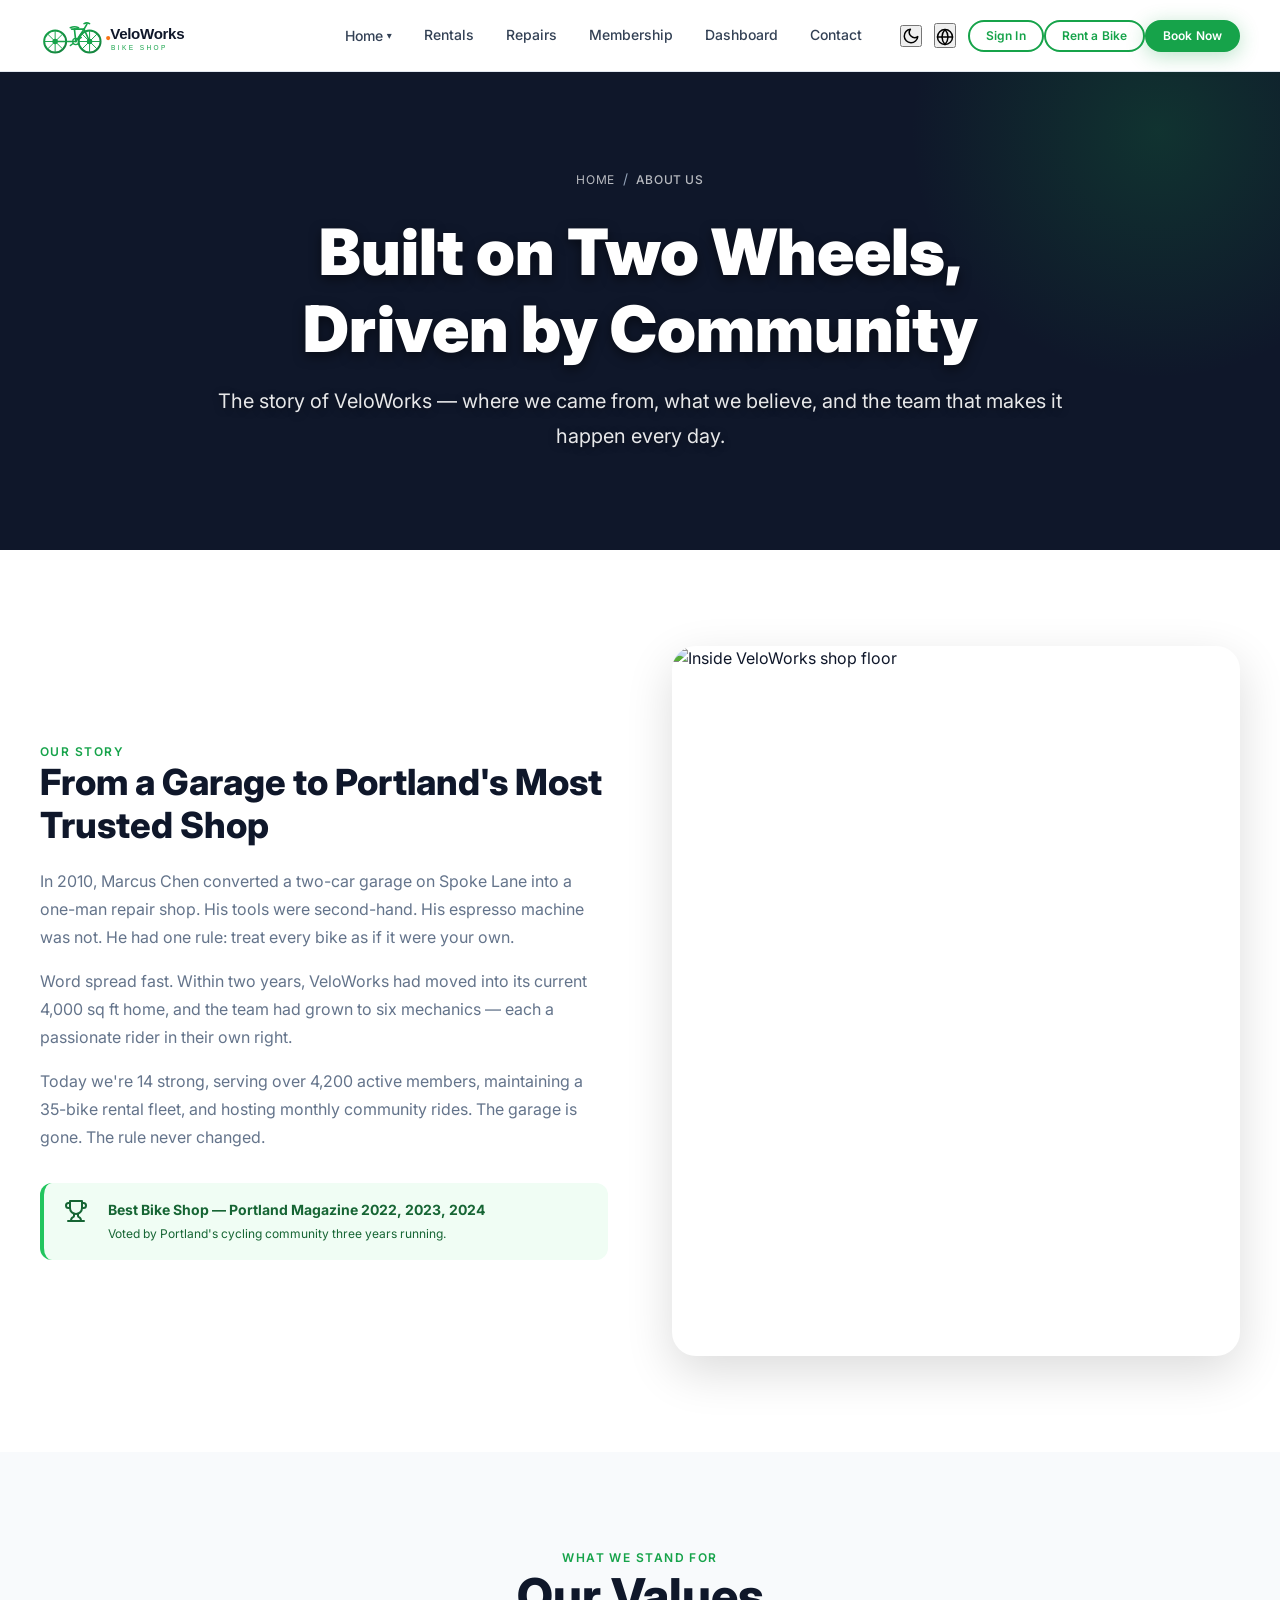
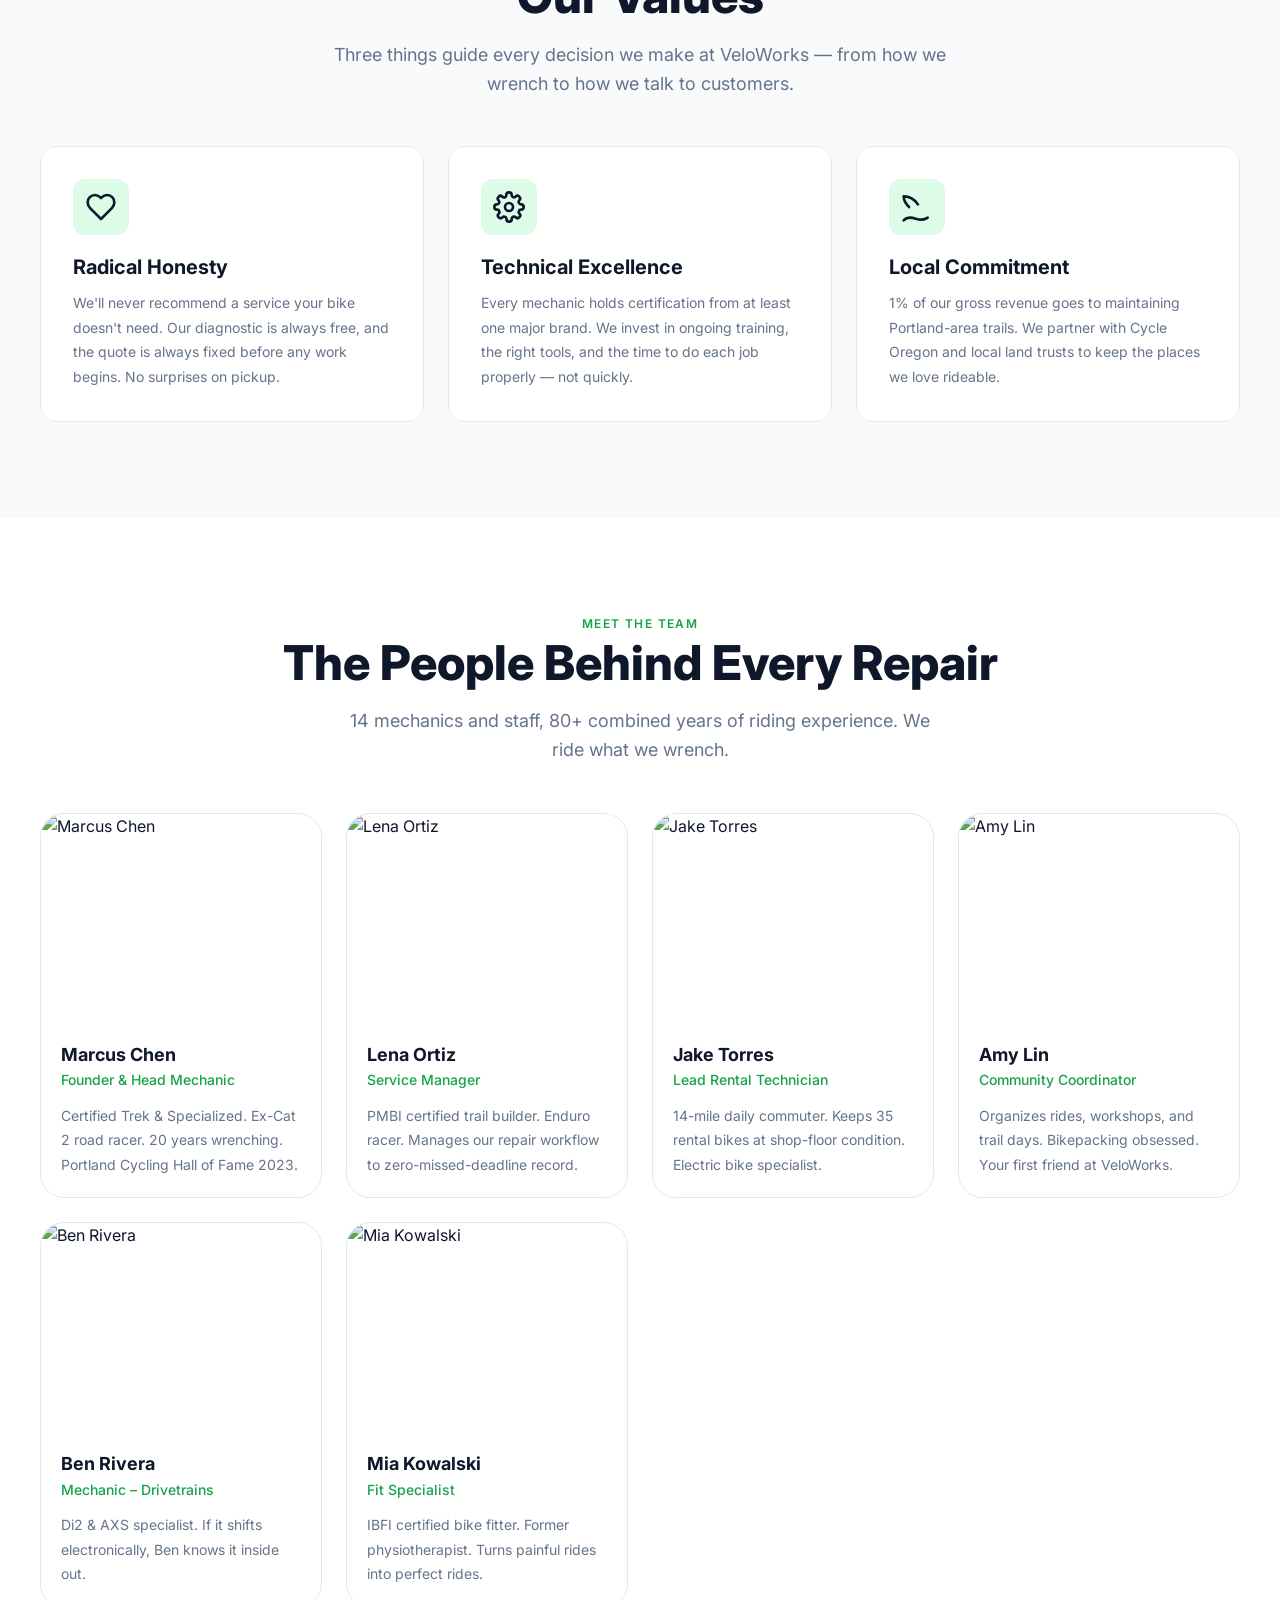
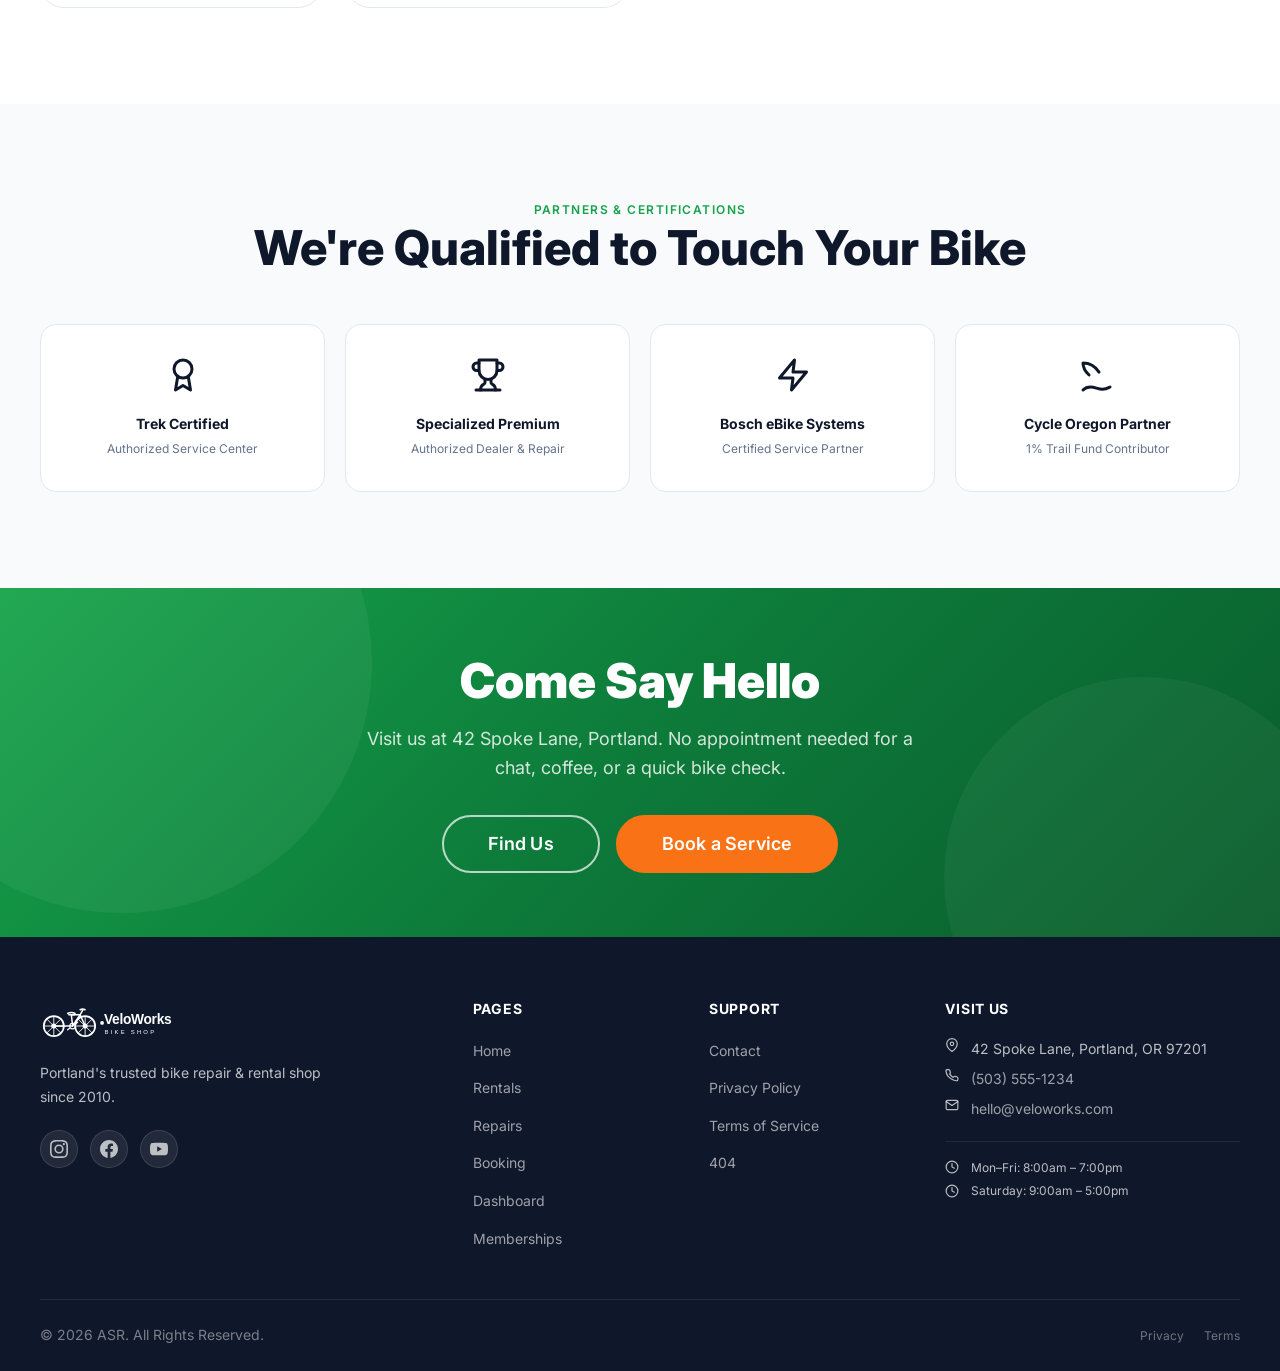
==== about.html @ cae3100e "Add files via upload" ====
<!DOCTYPE html>
<html lang="en" data-theme="light">
<head>
  <meta charset="UTF-8">
  <meta name="viewport" content="width=device-width, initial-scale=1.0">
  <meta name="description" content="About VeloWorks — Founded in 2010, we're Portland's passionate team of cyclist-mechanics. Meet the crew, learn our story, and find out what drives us.">
  <title>About Us | VeloWorks Bike Shop</title>
  <link rel="icon" href="../assets/icons/favicon.svg" type="image/svg+xml">
  <link href="https://fonts.googleapis.com/css2?family=Inter:wght@400;500;600;700;800;900&display=swap" rel="stylesheet">
  <link rel="stylesheet" href="../assets/css/style.css">
  <link rel="stylesheet" href="../assets/css/dark-mode.css">
</head>
<body>
<header class="site-header" id="siteHeader">
  <div class="container header-inner">

    <!-- Logo -->
    <a href="home-community.html" class="header-logo">
      <img src="../assets/icons/bike-logo.svg" alt="VeloWorks" class="logo-img">
    </a>

    <!-- NAV -->
    <nav class="main-nav" id="mainNav">
      <button class="nav-close-btn" id="closeMenu" aria-label="Close menu"><svg xmlns="http://www.w3.org/2000/svg" width="24" height="24" viewBox="0 0 24 24" fill="none" stroke="currentColor" stroke-width="2.5" stroke-linecap="round" stroke-linejoin="round"><line x1="18" y1="6" x2="6" y2="18"/><line x1="6" y1="6" x2="18" y2="18"/></svg></button>
      <ul class="nav-list">

        <li class="nav-item has-dropdown">
          <button class="nav-link dropdown-trigger">
            Home <span class="dropdown-arrow">▾</span>
          </button>
          <ul class="dropdown-menu">
            <li><a href="home-community.html" class="dropdown-link"> Home – Community</a></li>
            <li><a href="home-services.html" class="dropdown-link"> Home – Services</a></li>
          </ul>
        </li>

        <li><a href="rentals.html" class="nav-link">Rentals</a></li>
        <li><a href="repairs.html" class="nav-link">Repairs</a></li>
        <li><a href="membership.html" class="nav-link">Membership</a></li>
        <li><a href="dashboard-user.html" class="nav-link">Dashboard</a></li>
        <li><a href="contact.html" class="nav-link">Contact</a></li>

        <!-- MOBILE ACTIONS (inside nav) -->
        <div class="mobile-only nav-mobile-actions">
          <a href="login.html" class="btn btn--outline btn--sm">Sign In / Sign Up</a>
          <a href="rentals.html" class="btn btn--outline btn--sm">Rent a Bike</a>
          <a href="bookings.html" class="btn btn--primary btn--sm">Book Now</a>
        </div>

      </ul>
    </nav>

    <!-- HEADER ACTIONS -->
    <div class="header-actions">

      <button class="action-icon-only" id="themeToggle">
        <span class="theme-icon"><svg xmlns="http://www.w3.org/2000/svg" width="18" height="18" viewBox="0 0 24 24" fill="none" stroke="currentColor" stroke-width="2" stroke-linecap="round" stroke-linejoin="round" class="theme-icon-svg"><path d="M21 12.79A9 9 0 1 1 11.21 3 7 7 0 0 0 21 12.79z"/></svg></span>
      </button>

      <button class="action-icon-only" id="langToggle">
        <svg xmlns="http://www.w3.org/2000/svg" width="18" height="18" viewBox="0 0 24 24" fill="none" stroke="currentColor" stroke-width="2" stroke-linecap="round" stroke-linejoin="round" class="nav-icon"><circle cx="12" cy="12" r="10"/><line x1="2" y1="12" x2="22" y2="12"/><path d="M12 2a15.3 15.3 0 0 1 4 10 15.3 15.3 0 0 1-4 10 15.3 15.3 0 0 1-4-10 15.3 15.3 0 0 1 4-10z"/></svg>
      </button>

      <!-- Desktop Buttons -->
      <div class="desktop-only header-cta">
        <a href="login.html" class="btn btn--outline btn--sm">Sign In</a>
        <a href="rentals.html" class="btn btn--outline btn--sm">Rent a Bike</a>
        <a href="bookings.html" class="btn btn--primary btn--sm">Book Now</a>
      </div>

      <!-- Hamburger -->
      <button class="hamburger" id="hamburger">
        <span></span><span></span><span></span>
      </button>

    </div>
  </div>
</header>

<main class="page-content">

  <!-- PAGE HERO -->
  <section class="page-hero">
    <div class="container">
      <nav class="breadcrumb" aria-label="Breadcrumb">
        <div class="breadcrumb__item"><a href="home-community.html" class="breadcrumb__link">Home</a></div>
        <div class="breadcrumb__item"><span class="breadcrumb__current">About Us</span></div>
      </nav>
      <h1 class="page-hero__title">Built on Two Wheels,<br>Driven by Community</h1>
      <p class="page-hero__subtitle">The story of VeloWorks — where we came from, what we believe, and the team that makes it happen every day.</p>
    </div>
  </section>

  <!-- OUR STORY -->
  <section class="section">
    <div class="container">
      <div style="display:grid;grid-template-columns:1fr 1fr;gap:var(--sp-16);align-items:center;">
        <div>
          <div class="eyebrow">Our Story</div>
          <h2 style="font-size:var(--fs-4xl);font-weight:800;margin-bottom:var(--sp-5);">From a Garage to Portland's Most Trusted Shop</h2>
          <p style="color:var(--clr-text-muted);line-height:var(--lh-relaxed);margin-bottom:var(--sp-4);">In 2010, Marcus Chen converted a two-car garage on Spoke Lane into a one-man repair shop. His tools were second-hand. His espresso machine was not. He had one rule: treat every bike as if it were your own.</p>
          <p style="color:var(--clr-text-muted);line-height:var(--lh-relaxed);margin-bottom:var(--sp-4);">Word spread fast. Within two years, VeloWorks had moved into its current 4,000 sq ft home, and the team had grown to six mechanics — each a passionate rider in their own right.</p>
          <p style="color:var(--clr-text-muted);line-height:var(--lh-relaxed);margin-bottom:var(--sp-8);">Today we're 14 strong, serving over 4,200 active members, maintaining a 35-bike rental fleet, and hosting monthly community rides. The garage is gone. The rule never changed.</p>
          <div class="alert alert--success">
            <svg xmlns="http://www.w3.org/2000/svg" width="24" height="24" viewBox="0 0 24 24" fill="none" stroke="currentColor" stroke-width="2" stroke-linecap="round" stroke-linejoin="round" class="inline-icon"><path d="M6 9H4.5a2.5 2.5 0 0 1 0-5H6"/><path d="M18 9h1.5a2.5 2.5 0 0 0 0-5H18"/><path d="M4 22h16"/><path d="M10 14.66V17c0 .55-.47.98-.97 1.21C7.85 18.75 7 20.24 7 22"/><path d="M14 14.66V17c0 .55.47.98.97 1.21C16.15 18.75 17 20.24 17 22"/><path d="M18 2H6v7a6 6 0 0 0 12 0V2z"/></svg>
            <div>
              <strong>Best Bike Shop — Portland Magazine 2022, 2023, 2024</strong><br>
              <span style="font-size:var(--fs-xs);">Voted by Portland's cycling community three years running.</span>
            </div>
          </div>
        </div>
        <div style="position:relative;">
          <img src="https://images.pexels.com/photos/5808018/pexels-photo-5808018.jpeg?auto=compress&cs=tinysrgb&w=700&h=875&dpr=1" alt="Inside VeloWorks shop floor" style="border-radius:var(--radius-xl);width:100%;aspect-ratio:4/5;object-fit:cover;box-shadow:var(--shadow-xl);">
        </div>
      </div>
    </div>
  </section>

  <!-- VALUES -->
  <section class="section bg-alt">
    <div class="container">
      <div class="section__header">
        <div class="eyebrow">What We Stand For</div>
        <h2 class="section__title">Our Values</h2>
        <p class="section__subtitle">Three things guide every decision we make at VeloWorks — from how we wrench to how we talk to customers.</p>
      </div>
      <div class="grid grid--3 stagger" style="margin-top:var(--sp-12);">
        <div class="service-card animate-fade-up">
          <div class="service-card__icon"><svg xmlns="http://www.w3.org/2000/svg" width="32" height="32" viewBox="0 0 24 24" fill="none" stroke="currentColor" stroke-width="2" stroke-linecap="round" stroke-linejoin="round" ><path d="M20.42 4.58a5.4 5.4 0 0 0-7.65 0l-.77.78-.77-.78a5.4 5.4 0 0 0-7.65 0C1.46 6.7 1.33 10.28 4 13l8 8 8-8c2.67-2.72 2.54-6.3.42-8.42z"/></svg></div>
          <h3 class="service-card__title">Radical Honesty</h3>
          <p class="service-card__text">We'll never recommend a service your bike doesn't need. Our diagnostic is always free, and the quote is always fixed before any work begins. No surprises on pickup.</p>
        </div>
        <div class="service-card animate-fade-up">
          <div class="service-card__icon"><svg xmlns="http://www.w3.org/2000/svg" width="32" height="32" viewBox="0 0 24 24" fill="none" stroke="currentColor" stroke-width="2" stroke-linecap="round" stroke-linejoin="round" ><circle cx="12" cy="12" r="3"/><path d="M19.4 15a1.65 1.65 0 0 0 .33 1.82l.06.06a2 2 0 0 1-2.83 2.83l-.06-.06a1.65 1.65 0 0 0-1.82-.33 1.65 1.65 0 0 0-1 1.51V21a2 2 0 0 1-4 0v-.09A1.65 1.65 0 0 0 9 19.4a1.65 1.65 0 0 0-1.82.33l-.06.06a2 2 0 0 1-2.83-2.83l.06-.06A1.65 1.65 0 0 0 4.68 15a1.65 1.65 0 0 0-1.51-1H3a2 2 0 0 1 0-4h.09A1.65 1.65 0 0 0 4.6 9a1.65 1.65 0 0 0-.33-1.82l-.06-.06a2 2 0 0 1 2.83-2.83l.06.06A1.65 1.65 0 0 0 9 4.68a1.65 1.65 0 0 0 1-1.51V3a2 2 0 0 1 4 0v.09a1.65 1.65 0 0 0 1 1.51 1.65 1.65 0 0 0 1.82-.33l.06-.06a2 2 0 0 1 2.83 2.83l-.06.06A1.65 1.65 0 0 0 19.4 9a1.65 1.65 0 0 0 1.51 1H21a2 2 0 0 1 0 4h-.09a1.65 1.65 0 0 0-1.51 1z"/></svg></div>
          <h3 class="service-card__title">Technical Excellence</h3>
          <p class="service-card__text">Every mechanic holds certification from at least one major brand. We invest in ongoing training, the right tools, and the time to do each job properly — not quickly.</p>
        </div>
        <div class="service-card animate-fade-up">
          <div class="service-card__icon"><svg xmlns="http://www.w3.org/2000/svg" width="32" height="32" viewBox="0 0 24 24" fill="none" stroke="currentColor" stroke-width="2" stroke-linecap="round" stroke-linejoin="round" ><path d="M2 22c1-1 2.5-2 5-2 3 0 5 1.5 8 1.5 2.5 0 4-1 5-1.5"/><path d="M6.03 12C3.6 9.78 2 7.13 2 4c4.38.01 8.26 2.4 10.68 6.03"/></svg></div>
          <h3 class="service-card__title">Local Commitment</h3>
          <p class="service-card__text">1% of our gross revenue goes to maintaining Portland-area trails. We partner with Cycle Oregon and local land trusts to keep the places we love rideable.</p>
        </div>
      </div>
    </div>
  </section>

  <!-- TEAM -->
  <section class="section">
    <div class="container">
      <div class="section__header">
        <div class="eyebrow">Meet the Team</div>
        <h2 class="section__title">The People Behind Every Repair</h2>
        <p class="section__subtitle">14 mechanics and staff, 80+ combined years of riding experience. We ride what we wrench.</p>
      </div>
      <div class="grid grid--4 stagger" style="margin-top:var(--sp-12);">
        <div class="team-card animate-fade-up">
          <div class="team-card__photo"><img src="https://images.pexels.com/photos/1222271/pexels-photo-1222271.jpeg?auto=compress&cs=tinysrgb&w=400&h=400&dpr=1" alt="Marcus Chen"></div>
          <div class="team-card__body">
            <h3 class="team-card__name">Marcus Chen</h3>
            <div class="team-card__role">Founder & Head Mechanic</div>
            <p class="team-card__bio">Certified Trek & Specialized. Ex-Cat 2 road racer. 20 years wrenching. Portland Cycling Hall of Fame 2023.</p>
          </div>
        </div>
        <div class="team-card animate-fade-up">
          <div class="team-card__photo"><img src="https://images.pexels.com/photos/774909/pexels-photo-774909.jpeg?auto=compress&cs=tinysrgb&w=400&h=400&dpr=1" alt="Lena Ortiz"></div>
          <div class="team-card__body">
            <h3 class="team-card__name">Lena Ortiz</h3>
            <div class="team-card__role">Service Manager</div>
            <p class="team-card__bio">PMBI certified trail builder. Enduro racer. Manages our repair workflow to zero-missed-deadline record.</p>
          </div>
        </div>
        <div class="team-card animate-fade-up">
          <div class="team-card__photo"><img src="https://images.pexels.com/photos/1102341/pexels-photo-1102341.jpeg?auto=compress&cs=tinysrgb&w=400&h=400&dpr=1" alt="Jake Torres"></div>
          <div class="team-card__body">
            <h3 class="team-card__name">Jake Torres</h3>
            <div class="team-card__role">Lead Rental Technician</div>
            <p class="team-card__bio">14-mile daily commuter. Keeps 35 rental bikes at shop-floor condition. Electric bike specialist.</p>
          </div>
        </div>
        <div class="team-card animate-fade-up">
          <div class="team-card__photo"><img src="https://images.pexels.com/photos/1065084/pexels-photo-1065084.jpeg?auto=compress&cs=tinysrgb&w=400&h=400&dpr=1" alt="Amy Lin"></div>
          <div class="team-card__body">
            <h3 class="team-card__name">Amy Lin</h3>
            <div class="team-card__role">Community Coordinator</div>
            <p class="team-card__bio">Organizes rides, workshops, and trail days. Bikepacking obsessed. Your first friend at VeloWorks.</p>
          </div>
        </div>
        <div class="team-card animate-fade-up">
          <div class="team-card__photo"><img src="https://images.pexels.com/photos/2379004/pexels-photo-2379004.jpeg?auto=compress&cs=tinysrgb&w=400&h=400&dpr=1" alt="Ben Rivera"></div>
          <div class="team-card__body">
            <h3 class="team-card__name">Ben Rivera</h3>
            <div class="team-card__role">Mechanic – Drivetrains</div>
            <p class="team-card__bio">Di2 & AXS specialist. If it shifts electronically, Ben knows it inside out.</p>
          </div>
        </div>
        <div class="team-card animate-fade-up">
          <div class="team-card__photo"><img src="https://images.pexels.com/photos/1133742/pexels-photo-1133742.jpeg?auto=compress&cs=tinysrgb&w=400&h=400&dpr=1" alt="Mia Kowalski"></div>
          <div class="team-card__body">
            <h3 class="team-card__name">Mia Kowalski</h3>
            <div class="team-card__role">Fit Specialist</div>
            <p class="team-card__bio">IBFI certified bike fitter. Former physiotherapist. Turns painful rides into perfect rides.</p>
          </div>
        </div>
      </div>
    </div>
  </section>

  <!-- CERTIFICATIONS & PARTNERS -->
  <section class="section bg-alt">
    <div class="container">
      <div class="section__header">
        <div class="eyebrow">Partners & Certifications</div>
        <h2 class="section__title">We're Qualified to Touch Your Bike</h2>
      </div>
      <div style="display:grid;grid-template-columns:repeat(4,1fr);gap:var(--sp-5);margin-top:var(--sp-12);">
        <div style="padding:var(--sp-8);border:1px solid var(--clr-border);border-radius:var(--radius-lg);text-align:center;background:var(--clr-surface);">
          <div style="margin-bottom:var(--sp-3);"><svg xmlns="http://www.w3.org/2000/svg" width="36" height="36" viewBox="0 0 24 24" fill="none" stroke="currentColor" stroke-width="2" stroke-linecap="round" stroke-linejoin="round" ><circle cx="12" cy="8" r="6"/><path d="M15.477 12.89 17 22l-5-3-5 3 1.523-9.11"/></svg></div>
          <div style="font-weight:700;font-size:var(--fs-sm);">Trek Certified</div>
          <div style="font-size:var(--fs-xs);color:var(--clr-text-muted);margin-top:4px;">Authorized Service Center</div>
        </div>
        <div style="padding:var(--sp-8);border:1px solid var(--clr-border);border-radius:var(--radius-lg);text-align:center;background:var(--clr-surface);">
          <div style="margin-bottom:var(--sp-3);"><svg xmlns="http://www.w3.org/2000/svg" width="36" height="36" viewBox="0 0 24 24" fill="none" stroke="currentColor" stroke-width="2" stroke-linecap="round" stroke-linejoin="round" ><path d="M6 9H4.5a2.5 2.5 0 0 1 0-5H6"/><path d="M18 9h1.5a2.5 2.5 0 0 0 0-5H18"/><path d="M4 22h16"/><path d="M10 14.66V17c0 .55-.47.98-.97 1.21C7.85 18.75 7 20.24 7 22"/><path d="M14 14.66V17c0 .55.47.98.97 1.21C16.15 18.75 17 20.24 17 22"/><path d="M18 2H6v7a6 6 0 0 0 12 0V2z"/></svg></div>
          <div style="font-weight:700;font-size:var(--fs-sm);">Specialized Premium</div>
          <div style="font-size:var(--fs-xs);color:var(--clr-text-muted);margin-top:4px;">Authorized Dealer & Repair</div>
        </div>
        <div style="padding:var(--sp-8);border:1px solid var(--clr-border);border-radius:var(--radius-lg);text-align:center;background:var(--clr-surface);">
          <div style="margin-bottom:var(--sp-3);"><svg xmlns="http://www.w3.org/2000/svg" width="36" height="36" viewBox="0 0 24 24" fill="none" stroke="currentColor" stroke-width="2" stroke-linecap="round" stroke-linejoin="round" ><polygon points="13 2 3 14 12 14 11 22 21 10 12 10 13 2"/></svg></div>
          <div style="font-weight:700;font-size:var(--fs-sm);">Bosch eBike Systems</div>
          <div style="font-size:var(--fs-xs);color:var(--clr-text-muted);margin-top:4px;">Certified Service Partner</div>
        </div>
        <div style="padding:var(--sp-8);border:1px solid var(--clr-border);border-radius:var(--radius-lg);text-align:center;background:var(--clr-surface);">
          <div style="margin-bottom:var(--sp-3);"><svg xmlns="http://www.w3.org/2000/svg" width="36" height="36" viewBox="0 0 24 24" fill="none" stroke="currentColor" stroke-width="2" stroke-linecap="round" stroke-linejoin="round" ><path d="M2 22c1-1 2.5-2 5-2 3 0 5 1.5 8 1.5 2.5 0 4-1 5-1.5"/><path d="M6.03 12C3.6 9.78 2 7.13 2 4c4.38.01 8.26 2.4 10.68 6.03"/></svg></div>
          <div style="font-weight:700;font-size:var(--fs-sm);">Cycle Oregon Partner</div>
          <div style="font-size:var(--fs-xs);color:var(--clr-text-muted);margin-top:4px;">1% Trail Fund Contributor</div>
        </div>
      </div>
    </div>
  </section>

  <!-- CTA -->
  <section class="cta-banner">
    <div class="container">
      <h2 class="cta-banner__title">Come Say Hello</h2>
      <p class="cta-banner__sub">Visit us at 42 Spoke Lane, Portland. No appointment needed for a chat, coffee, or a quick bike check.</p>
      <div class="cta-banner__actions">
        <a href="contact.html" class="btn btn--outline-white btn--xl">Find Us</a>
        <a href="bookings.html" class="btn btn--secondary btn--xl">Book a Service</a>
      </div>
    </div>
  </section>

</main>

<footer class="site-footer" role="contentinfo">
  <div class="container">
    <div class="footer-grid">
      <div class="footer-brand">
        <a href="home-community.html" class="footer-logo"><img src="../assets/icons/bike-logo.svg" alt="VeloWorks"></a>
        <p>Portland's trusted bike repair & rental shop since 2010.</p>
        <div class="footer-social">
          <a href="#" class="social-link" aria-label="Instagram"><svg xmlns="http://www.w3.org/2000/svg" viewBox="0 0 24 24" width="18" height="18" fill="currentColor" aria-hidden="true"><path d="M12 0C8.74 0 8.333.015 7.053.072 5.775.132 4.905.333 4.14.63c-.789.306-1.459.717-2.126 1.384S.935 3.35.63 4.14C.333 4.905.131 5.775.072 7.053.012 8.333 0 8.74 0 12c0 3.259.014 3.668.072 4.948.2 4.358 2.618 6.78 6.98 6.98C8.333 23.986 8.74 24 12 24c3.259 0 3.668-.014 4.948-.072 4.354-.2 6.782-2.618 6.979-6.98.059-1.28.073-1.689.073-4.948 0-3.259-.014-3.667-.072-4.947-.196-4.354-2.617-6.78-6.979-6.98C15.668.014 15.259 0 12 0zm0 2.16c3.203 0 3.585.016 4.85.071 3.252.148 4.771 1.691 4.919 4.919.058 1.265.069 1.645.069 4.849 0 3.205-.012 3.584-.069 4.849-.149 3.225-1.664 4.771-4.919 4.919-1.266.058-1.644.07-4.85.07-3.204 0-3.584-.012-4.849-.07-3.26-.149-4.771-1.699-4.919-4.92-.058-1.265-.07-1.644-.07-4.849 0-3.204.013-3.583.07-4.849.149-3.227 1.664-4.771 4.919-4.919 1.266-.057 1.645-.069 4.849-.069zM12 5.838a6.162 6.162 0 100 12.324 6.162 6.162 0 000-12.324zM12 16a4 4 0 110-8 4 4 0 010 8zm6.406-11.845a1.44 1.44 0 100 2.881 1.44 1.44 0 000-2.881z"/></svg></a>
          <a href="#" class="social-link" aria-label="Facebook"><svg xmlns="http://www.w3.org/2000/svg" viewBox="0 0 24 24" width="18" height="18" fill="currentColor" aria-hidden="true"><path d="M24 12.073c0-6.627-5.373-12-12-12s-12 5.373-12 12c0 5.99 4.388 10.954 10.125 11.854v-8.385H7.078v-3.47h3.047V9.43c0-3.007 1.792-4.669 4.533-4.669 1.312 0 2.686.235 2.686.235v2.953H15.83c-1.491 0-1.956.925-1.956 1.874v2.25h3.328l-.532 3.47h-2.796v8.385C19.612 23.027 24 18.062 24 12.073z"/></svg></a>
          <a href="#" class="social-link" aria-label="YouTube"><svg xmlns="http://www.w3.org/2000/svg" viewBox="0 0 24 24" width="18" height="18" fill="currentColor" aria-hidden="true"><path d="M23.498 6.186a3.016 3.016 0 00-2.122-2.136C19.505 3.545 12 3.545 12 3.545s-7.505 0-9.377.505A3.017 3.017 0 00.502 6.186C0 8.07 0 12 0 12s0 3.93.502 5.814a3.016 3.016 0 002.122 2.136c1.871.505 9.376.505 9.376.505s7.505 0 9.377-.505a3.015 3.015 0 002.122-2.136C24 15.93 24 12 24 12s0-3.93-.502-5.814zM9.545 15.568V8.432L15.818 12l-6.273 3.568z"/></svg></a>
        </div>
      </div>
      <div class="footer-links"><h4>Pages</h4><ul>
        <li><a href="home-community.html">Home</a></li>
        <li><a href="rentals.html">Rentals</a></li>
        <li><a href="repairs.html">Repairs</a></li>
        <li><a href="bookings.html">Booking</a></li>
        <li><a href="dashboard-user.html">Dashboard</a></li>
        <li><a href="membership.html">Memberships</a></li>
      </ul></div>
      <div class="footer-links"><h4>Support</h4><ul>
        <li><a href="contact.html">Contact</a></li>
        <li><a href="#">Privacy Policy</a></li>
        <li><a href="#">Terms of Service</a></li>
        <li><a href="404.html">404</a></li>
      </ul></div>
      <div class="footer-contact"><h4>Visit Us</h4>
        <address>
          <p><svg xmlns="http://www.w3.org/2000/svg" width="14" height="14" viewBox="0 0 24 24" fill="none" stroke="currentColor" stroke-width="2" stroke-linecap="round" stroke-linejoin="round" class="footer-icon"><path d="M21 10c0 7-9 13-9 13s-9-6-9-13a9 9 0 0 1 18 0z"/><circle cx="12" cy="10" r="3"/></svg> 42 Spoke Lane, Portland, OR 97201</p>
          <p><svg xmlns="http://www.w3.org/2000/svg" width="14" height="14" viewBox="0 0 24 24" fill="none" stroke="currentColor" stroke-width="2" stroke-linecap="round" stroke-linejoin="round" class="footer-icon"><path d="M22 16.92v3a2 2 0 0 1-2.18 2 19.79 19.79 0 0 1-8.63-3.07A19.5 19.5 0 0 1 4.69 13.6 19.79 19.79 0 0 1 1.6 5a2 2 0 0 1 1.8-2.18h3a2 2 0 0 1 2 1.72c.127.96.361 1.903.7 2.81a2 2 0 0 1-.45 2.11L7.91 10.07a16 16 0 0 0 6.02 6.02l1.27-1.27a2 2 0 0 1 2.11-.45c.907.339 1.85.573 2.81.7A2 2 0 0 1 22 16.92z"/></svg> <a href="tel:+15035551234">(503) 555-1234</a></p>
          <p><svg xmlns="http://www.w3.org/2000/svg" width="14" height="14" viewBox="0 0 24 24" fill="none" stroke="currentColor" stroke-width="2" stroke-linecap="round" stroke-linejoin="round" class="footer-icon"><path d="M4 4h16c1.1 0 2 .9 2 2v12c0 1.1-.9 2-2 2H4c-1.1 0-2-.9-2-2V6c0-1.1.9-2 2-2z"/><polyline points="22,6 12,13 2,6"/></svg> <a href="mailto:hello@veloworks.com">hello@veloworks.com</a></p>
        </address>
        <div class="footer-hours">
          <p><svg xmlns="http://www.w3.org/2000/svg" width="14" height="14" viewBox="0 0 24 24" fill="none" stroke="currentColor" stroke-width="2" stroke-linecap="round" stroke-linejoin="round" class="footer-icon"><circle cx="12" cy="12" r="10"/><polyline points="12 6 12 12 16 14"/></svg> Mon–Fri: 8:00am – 7:00pm</p>
          <p><svg xmlns="http://www.w3.org/2000/svg" width="14" height="14" viewBox="0 0 24 24" fill="none" stroke="currentColor" stroke-width="2" stroke-linecap="round" stroke-linejoin="round" class="footer-icon"><circle cx="12" cy="12" r="10"/><polyline points="12 6 12 12 16 14"/></svg> Saturday: 9:00am – 5:00pm</p>
        </div>
      </div>
    </div>
    <div class="footer-bottom">
      <p>&copy; 2026 ASR. All Rights Reserved.</p>
      <div class="footer-bottom-links"><a href="#">Privacy</a><a href="#">Terms</a></div>
    </div>
  </div>
</footer>

<script src="../assets/js/main.js"></script>
</body>
</html>
---- assets/css/style.css ----
/* ============================================================
   VeloWorks Bike Shop — Main Stylesheet
   Version: 1.0.0  |  © 2026 ASR. All Rights Reserved.
   ============================================================ */

/* ============================================================
   1. CSS CUSTOM PROPERTIES (DESIGN TOKENS)
   ============================================================ */
:root {
  /* Brand Colors */
  --clr-primary:        #16A34A;
  --clr-primary-dark:   #15803D;
  --clr-primary-hover:  #14532D;
  --clr-primary-light:  #DCFCE7;
  --clr-primary-alpha:  rgba(22, 163, 74, 0.12);
  --clr-secondary:      #F97316;
  --clr-secondary-dark: #EA580C;
  --clr-secondary-light:#FFEDD5;
  --clr-accent:         #0EA5E9;

  /* Status Colors */
  --clr-success:  #22C55E;
  --clr-warning:  #F59E0B;
  --clr-error:    #EF4444;
  --clr-info:     #3B82F6;

  /* Neutral Palette */
  --clr-bg:        #FFFFFF;
  --clr-bg-alt:    #F8FAFC;
  --clr-bg-muted:  #F1F5F9;
  --clr-surface:   #FFFFFF;
  --clr-border:    #E2E8F0;
  --clr-border-dark: #CBD5E1;
  --clr-overlay:   rgba(15, 23, 42, 0.55);

  /* Text */
  --clr-text:        #0F172A;
  --clr-text-mid:    #334155;
  --clr-text-muted:  #64748B;
  --clr-text-light:  #94A3B8;
  --clr-text-invert: #FFFFFF;

  /* Header */
  --header-bg:     #FFFFFF;
  --header-height: 72px;

  /* Shadows */
  --shadow-xs: 0 1px 2px rgba(0, 0, 0, 0.05);
  --shadow-sm: 0 1px 4px rgba(0, 0, 0, 0.08), 0 2px 8px rgba(0, 0, 0, 0.04);
  --shadow-md: 0 4px 16px rgba(0, 0, 0, 0.10), 0 2px 6px rgba(0, 0, 0, 0.06);
  --shadow-lg: 0 8px 32px rgba(0, 0, 0, 0.12), 0 4px 12px rgba(0, 0, 0, 0.08);
  --shadow-xl: 0 16px 48px rgba(0, 0, 0, 0.14);
  --shadow-primary: 0 4px 20px rgba(22, 163, 74, 0.30);
  --shadow-card: 0 2px 12px rgba(0, 0, 0, 0.08);

  /* Border Radius */
  --radius-xs: 4px;
  --radius-sm: 8px;
  --radius-md: 12px;
  --radius-lg: 16px;
  --radius-xl: 24px;
  --radius-2xl: 32px;
  --radius-full: 9999px;

  /* Spacing Scale */
  --sp-1: 4px;
  --sp-2: 8px;
  --sp-3: 12px;
  --sp-4: 16px;
  --sp-5: 20px;
  --sp-6: 24px;
  --sp-8: 32px;
  --sp-10: 40px;
  --sp-12: 48px;
  --sp-16: 64px;
  --sp-20: 80px;
  --sp-24: 96px;

  /* Typography */
  --font-sans: 'Inter', -apple-system, BlinkMacSystemFont, 'Segoe UI', system-ui, sans-serif;
  --font-mono: 'JetBrains Mono', 'Fira Code', 'Cascadia Code', monospace;
  --font-display: 'Inter', sans-serif;

  /* Font Sizes */
  --fs-xs:   0.75rem;
  --fs-sm:   0.875rem;
  --fs-base: 1rem;
  --fs-lg:   1.125rem;
  --fs-xl:   1.25rem;
  --fs-2xl:  1.5rem;
  --fs-3xl:  1.875rem;
  --fs-4xl:  2.25rem;
  --fs-5xl:  3rem;
  --fs-6xl:  3.75rem;
  --fs-7xl:  4.5rem;

  /* Line Heights */
  --lh-tight: 1.2;
  --lh-snug:  1.375;
  --lh-normal: 1.6;
  --lh-relaxed: 1.75;

  /* Transitions */
  --ease:       cubic-bezier(0.4, 0, 0.2, 1);
  --ease-in:    cubic-bezier(0.4, 0, 1, 1);
  --ease-out:   cubic-bezier(0, 0, 0.2, 1);
  --ease-spring: cubic-bezier(0.34, 1.56, 0.64, 1);
  --duration-fast:   150ms;
  --duration-normal: 250ms;
  --duration-slow:   400ms;
  --transition:      all var(--duration-normal) var(--ease);

  /* Z-Index */
  --z-base:     1;
  --z-above:    10;
  --z-dropdown: 100;
  --z-sticky:   200;
  --z-header:   300;
  --z-modal:    400;
  --z-toast:    500;

  /* Container */
  --container-max:  1280px;
  --container-pad:  clamp(16px, 4vw, 32px);

  /* Dashboard */
  --sidebar-width: 260px;
  --sidebar-bg:    #0F172A;
}

/* ============================================================
   2. RESET & BASE STYLES
   ============================================================ */
*, *::before, *::after {
  box-sizing: border-box;
  margin: 0;
  padding: 0;
}

html {
  font-size: 16px;
  scroll-behavior: smooth;
  -webkit-text-size-adjust: 100%;
  tab-size: 4;
}

body {
  font-family: var(--font-sans);
  font-size: var(--fs-base);
  line-height: var(--lh-normal);
  color: var(--clr-text);
  background-color: var(--clr-bg);
  -webkit-font-smoothing: antialiased;
  -moz-osx-font-smoothing: grayscale;
  overflow-x: hidden;
}

img, video {
  display: block;
  max-width: 100%;
  height: auto;
}

a {
  color: var(--clr-primary);
  text-decoration: none;
  transition: color var(--duration-fast) var(--ease);
}

a:hover { color: var(--clr-primary-dark); }

button, input, select, textarea {
  font-family: inherit;
  font-size: inherit;
}

button { cursor: pointer; }

ul, ol { list-style: none; }

address { font-style: normal; }

h1, h2, h3, h4, h5, h6 {
  font-weight: 700;
  line-height: var(--lh-tight);
  color: var(--clr-text);
}

p { max-width: 68ch; }

:focus-visible {
  outline: 2px solid var(--clr-primary);
  outline-offset: 3px;
  border-radius: var(--radius-xs);
}

::selection {
  background-color: var(--clr-primary-light);
  color: var(--clr-primary-dark);
}

/* ============================================================
   3. TYPOGRAPHY
   ============================================================ */
.text-xs    { font-size: var(--fs-xs); }
.text-sm    { font-size: var(--fs-sm); }
.text-base  { font-size: var(--fs-base); }
.text-lg    { font-size: var(--fs-lg); }
.text-xl    { font-size: var(--fs-xl); }
.text-2xl   { font-size: var(--fs-2xl); }
.text-3xl   { font-size: var(--fs-3xl); }
.text-4xl   { font-size: var(--fs-4xl); }
.text-5xl   { font-size: var(--fs-5xl); }

.font-medium { font-weight: 500; }
.font-semi   { font-weight: 600; }
.font-bold   { font-weight: 700; }
.font-black  { font-weight: 900; }

.text-primary { color: var(--clr-primary); }
.text-secondary { color: var(--clr-secondary); }
.text-muted { color: var(--clr-text-muted); }
.text-invert { color: var(--clr-text-invert); }

.text-center { text-align: center; }
.text-right  { text-align: right; }
.text-left   { text-align: left; }

.eyebrow {
  font-size: var(--fs-xs);
  font-weight: 600;
  letter-spacing: 0.12em;
  text-transform: uppercase;
  color: var(--clr-primary);
}

/* ============================================================
   4. LAYOUT UTILITIES
   ============================================================ */
.container {
  width: 100%;
  max-width: var(--container-max);
  margin-inline: auto;
  padding-inline: var(--container-pad);
}

.container--narrow {
  max-width: 800px;
}

.section {
  padding-block: var(--sp-24);
}

.section--sm {
  padding-block: var(--sp-16);
}

.section--lg {
  padding-block: clamp(64px, 10vw, 128px);
}

.section__header {
  margin-bottom: var(--sp-12);
  text-align: center;
}

.section__title {
  font-size: clamp(var(--fs-3xl), 4vw, var(--fs-5xl));
  font-weight: 800;
  line-height: var(--lh-tight);
  margin-bottom: var(--sp-4);
}

.section__subtitle {
  font-size: var(--fs-lg);
  color: var(--clr-text-muted);
  max-width: 56ch;
  margin-inline: auto;
}

.grid {
  display: grid;
  gap: var(--sp-6);
}

.grid--2 { grid-template-columns: repeat(2, 1fr); }
.grid--3 { grid-template-columns: repeat(3, 1fr); }
.grid--4 { grid-template-columns: repeat(4, 1fr); }

.flex { display: flex; align-items: center; }
.flex-col { flex-direction: column; }
.flex-wrap { flex-wrap: wrap; }
.flex-center { justify-content: center; }
.flex-between { justify-content: space-between; }
.flex-gap-2 { gap: var(--sp-2); }
.flex-gap-4 { gap: var(--sp-4); }
.flex-gap-6 { gap: var(--sp-6); }

.bg-alt { background-color: var(--clr-bg-alt); }
.bg-primary { background-color: var(--clr-primary); }
.bg-dark { background-color: var(--clr-text); color: var(--clr-text-invert); }

.rounded { border-radius: var(--radius-md); }
.rounded-lg { border-radius: var(--radius-lg); }
.rounded-xl { border-radius: var(--radius-xl); }

.shadow { box-shadow: var(--shadow-md); }
.shadow-lg { box-shadow: var(--shadow-lg); }

.sr-only {
  position: absolute;
  width: 1px; height: 1px;
  padding: 0; margin: -1px;
  overflow: hidden;
  clip: rect(0,0,0,0);
  white-space: nowrap;
  border: 0;
}

/* ============================================================
   5. BUTTONS
   ============================================================ */
.btn {
  display: inline-flex;
  align-items: center;
  justify-content: center;
  gap: var(--sp-2);
  padding: 12px 24px;
  border: 2px solid transparent;
  border-radius: var(--radius-full);
  font-size: var(--fs-sm);
  font-weight: 600;
  letter-spacing: 0.01em;
  line-height: 1;
  text-decoration: none;
  cursor: pointer;
  transition: var(--transition);
  white-space: nowrap;
  user-select: none;
  position: relative;
  overflow: hidden;
}

.btn:disabled {
  opacity: 0.55;
  cursor: not-allowed;
  pointer-events: none;
}

.btn--primary {
  background-color: var(--clr-primary);
  color: var(--clr-text-invert);
  border-color: var(--clr-primary);
  box-shadow: var(--shadow-primary);
}

.btn--primary:hover {
  background-color: var(--clr-primary-dark);
  border-color: var(--clr-primary-dark);
  color: var(--clr-text-invert);
  transform: translateY(-2px);
  box-shadow: 0 6px 24px rgba(22, 163, 74, 0.4);
}

.btn--secondary {
  background-color: var(--clr-secondary);
  color: var(--clr-text-invert);
  border-color: var(--clr-secondary);
}

.btn--secondary:hover {
  background-color: var(--clr-secondary-dark);
  border-color: var(--clr-secondary-dark);
  color: var(--clr-text-invert);
  transform: translateY(-2px);
}

.btn--outline {
  background-color: transparent;
  color: var(--clr-primary);
  border-color: var(--clr-primary);
}

.btn--outline:hover {
  background-color: var(--clr-primary);
  color: var(--clr-text-invert);
  transform: translateY(-2px);
}

.btn--outline-white {
  background-color: transparent;
  color: #fff;
  border-color: rgba(255,255,255,0.7);
}

.btn--outline-white:hover {
  background-color: #fff;
  color: var(--clr-primary);
}

.btn--ghost {
  background-color: transparent;
  color: var(--clr-text-mid);
  border-color: var(--clr-border);
}

.btn--ghost:hover {
  background-color: var(--clr-bg-muted);
  color: var(--clr-text);
}

.btn--sm {
  padding: 8px 16px;
  font-size: var(--fs-xs);
}

.btn--lg {
  padding: 16px 36px;
  font-size: var(--fs-base);
}

.btn--xl {
  padding: 18px 44px;
  font-size: var(--fs-lg);
}

.btn--icon {
  width: 44px;
  height: 44px;
  padding: 0;
  border-radius: var(--radius-full);
}

.btn--block { width: 100%; }

/* ============================================================
   6. HEADER & NAVIGATION
   ============================================================ */
.site-header {
  position: fixed;
  top: 0;
  left: 0;
  right: 0;
  height: var(--header-height);
  background-color: var(--header-bg);
  border-bottom: 1px solid var(--clr-border);
  z-index:9999;
  transition: box-shadow var(--duration-normal) var(--ease),
              background-color var(--duration-normal) var(--ease);
}

.site-header.scrolled {
  box-shadow: var(--shadow-md);
}

.header-inner {
  height: 100%;
  display: flex;
  align-items: center;
  gap: var(--sp-6);
}

/* Logo */
.header-logo {
  display: flex;
  align-items: center;
  gap: var(--sp-3);
  text-decoration: none;
  flex-shrink: 0;
}

.logo-img {
  height: 44px;
  width: auto;
}

.logo-text {
  font-size: var(--fs-lg);
  font-weight: 800;
  color: var(--clr-text);
  letter-spacing: -0.03em;
  display: none;
}

/* Main Navigation */
.main-nav {
  margin-left: auto;
}

.nav-list {
  display: flex;
  align-items: center;
  gap: var(--sp-1);
}

.nav-item {
  position: relative;
}

.nav-link {
  display: flex;
  align-items: center;
  gap: 4px;
  padding: 8px 14px;
  border-radius: var(--radius-full);
  font-size: var(--fs-sm);
  font-weight: 500;
  color: var(--clr-text-mid);
  text-decoration: none;
  background: none;
  border: none;
  cursor: pointer;
  transition: var(--transition);
  white-space: nowrap;
}

.nav-link:hover,
.nav-link.active {
  color: var(--clr-primary);
  background-color: var(--clr-primary-alpha);
}

.dropdown-arrow {
  font-size: 10px;
  transition: transform var(--duration-normal) var(--ease);
}

.has-dropdown:hover .dropdown-arrow,
.has-dropdown.open .dropdown-arrow {
  transform: rotate(180deg);
}

/* Dropdown Menu */
.dropdown-menu {
  position: absolute;
  top: calc(100% + 8px);
  left: 0;
  min-width: 220px;
  background-color: var(--clr-surface);
  border: 1px solid var(--clr-border);
  border-radius: var(--radius-lg);
  box-shadow: var(--shadow-lg);
  padding: var(--sp-2);
  opacity: 0;
  visibility: hidden;
  transform: translateY(-8px);
  transition: all var(--duration-normal) var(--ease);
  z-index: var(--z-dropdown);
}

.has-dropdown:hover .dropdown-menu,
.has-dropdown.open .dropdown-menu {
  opacity: 1;
  visibility: visible;
  transform: translateY(0);
}

.dropdown-link {
  display: flex;
  align-items: center;
  gap: var(--sp-3);
  padding: 10px 14px;
  border-radius: var(--radius-md);
  font-size: var(--fs-sm);
  font-weight: 500;
  color: var(--clr-text-mid);
  text-decoration: none;
  transition: var(--transition);
}

.dropdown-link:hover {
  background-color: var(--clr-primary-alpha);
  color: var(--clr-primary);
}

.dropdown-link .dropdown-icon {
  width: 32px;
  height: 32px;
  border-radius: var(--radius-sm);
  background-color: var(--clr-primary-light);
  display: flex;
  align-items: center;
  justify-content: center;
  font-size: 16px;
  flex-shrink: 0;
}

/* Header Actions */
.header-actions {
  display: flex;
  align-items: center;
  gap: var(--sp-3);
  flex-shrink: 0;
}

.theme-toggle {
  width: 40px;
  height: 40px;
  border-radius: var(--radius-full);
  background-color: var(--clr-bg-muted);
  border: 1px solid var(--clr-border);
  display: flex;
  align-items: center;
  justify-content: center;
  font-size: 18px;
  cursor: pointer;
  transition: var(--transition);
}

.theme-toggle:hover {
  background-color: var(--clr-primary-alpha);
  border-color: var(--clr-primary);
}

/* Hamburger */
.hamburger {
  display: none;
  flex-direction: column;
  gap: 5px;
  width: 40px;
  height: 40px;
  align-items: center;
  justify-content: center;
  background: none;
  border: 1px solid var(--clr-border);
  border-radius: var(--radius-sm);
  cursor: pointer;
  padding: 8px;
  transition: var(--transition);
}

.hamburger:hover {
  background-color: var(--clr-bg-muted);
}

.hamburger span {
  display: block;
  width: 20px;
  height: 2px;
  background-color: var(--clr-text);
  border-radius: 2px;
  transition: var(--transition);
}

.hamburger.open span:nth-child(1) { transform: translateY(7px) rotate(45deg); }
.hamburger.open span:nth-child(2) { opacity: 0; transform: scaleX(0); }
.hamburger.open span:nth-child(3) { transform: translateY(-7px) rotate(-45deg); }

/* Mobile Navigation Overlay */
.mobile-nav-overlay {
  display: none;
  position: fixed;
  inset: 0;
  background-color: var(--clr-overlay);
  z-index: calc(var(--z-header) - 1);
}

/* Page offset for sticky header */
.page-content {
  padding-top: var(--header-height);
}

/* ============================================================
   7. HERO SECTIONS
   ============================================================ */
.hero {
  position: relative;
  min-height: 92vh;
  display: flex;
  align-items: center;
  overflow: hidden;
}

.hero--medium {
  min-height: 60vh;
}

.hero--small {
  min-height: 40vh;
}

.hero__bg {
  position: absolute;
  inset: 0;
  z-index: 0;
}

.hero__bg img {
  width: 100%;
  height: 100%;
  object-fit: cover;
  object-position: center;
}

.hero__overlay {
  position: absolute;
  inset: 0;
  background: linear-gradient(135deg,
    rgba(15, 23, 42, 0.82) 0%,
    rgba(22, 163, 74, 0.30) 60%,
    rgba(15, 23, 42, 0.60) 100%
  );
}

.hero__content {
  position: relative;
  z-index: 1;
  color: #fff;
  max-width: 700px;
}

.hero__eyebrow {
  display: inline-flex;
  align-items: center;
  gap: var(--sp-2);
  padding: 6px 16px;
  border-radius: var(--radius-full);
  background-color: rgba(22, 163, 74, 0.25);
  border: 1px solid rgba(22, 163, 74, 0.4);
  font-size: var(--fs-xs);
  font-weight: 600;
  letter-spacing: 0.1em;
  text-transform: uppercase;
  color: #86efac;
  margin-bottom: var(--sp-5);
}

.hero__title {
  font-size: clamp(var(--fs-4xl), 6vw, var(--fs-7xl));
  font-weight: 900;
  line-height: 1.05;
  letter-spacing: -0.03em;
  margin-bottom: var(--sp-5);
  color: #fff;
}

.hero__title .highlight {
  color: #4ade80;
}

.hero__subtitle {
  font-size: clamp(var(--fs-base), 2vw, var(--fs-xl));
  line-height: var(--lh-relaxed);
  color: rgba(255,255,255,0.80);
  margin-bottom: var(--sp-8);
  max-width: 54ch;
}

.hero__actions {
  display: flex;
  flex-wrap: wrap;
  gap: var(--sp-4);
  align-items: center;
}

.hero__stats {
  display: flex;
  gap: var(--sp-8);
  margin-top: var(--sp-10);
  padding-top: var(--sp-8);
  border-top: 1px solid rgba(255,255,255,0.15);
}

.hero__stat-value {
  font-size: var(--fs-3xl);
  font-weight: 800;
  color: #4ade80;
  display: block;
}

.hero__stat-label {
  font-size: var(--fs-sm);
  color: rgba(255,255,255,0.70);
}

/* Page hero (inner pages) */
.page-hero {
  position: relative;
  padding: var(--sp-20) 0;
  background: linear-gradient(135deg, var(--clr-text) 0%, #1a3a2a 100%);
  overflow: hidden;
  color: #fff;
}

.page-hero::before {
  content: '';
  position: absolute;
  top: -40%;
  right: -10%;
  width: 500px;
  height: 500px;
  border-radius: 50%;
  background: radial-gradient(circle, rgba(22, 163, 74, 0.20) 0%, transparent 70%);
  pointer-events: none;
}

.page-hero__title {
  font-size: clamp(var(--fs-3xl), 5vw, var(--fs-5xl));
  font-weight: 900;
  color: #fff;
  margin-bottom: var(--sp-4);
}

.page-hero__subtitle {
  font-size: var(--fs-lg);
  color: rgba(255,255,255,0.72);
  margin-bottom: 0;
  max-width: 52ch;
}

/* ============================================================
   8. CARDS
   ============================================================ */
.card {
  background-color: var(--clr-surface);
  border: 1px solid var(--clr-border);
  border-radius: var(--radius-lg);
  overflow: hidden;
  transition: var(--transition);
  display: flex;
  flex-direction: column;
}

.card:hover {
  box-shadow: var(--shadow-md);
  transform: translateY(-3px);
  border-color: var(--clr-border-dark);
}

.card__image {
  position: relative;
  overflow: hidden;
  aspect-ratio: 16/10;
}

.card__image img {
  width: 100%;
  height: 100%;
  object-fit: cover;
  transition: transform var(--duration-slow) var(--ease);
}

.card:hover .card__image img {
  transform: scale(1.05);
}

.card__badge {
  position: absolute;
  top: var(--sp-3);
  left: var(--sp-3);
  padding: 4px 12px;
  border-radius: var(--radius-full);
  font-size: var(--fs-xs);
  font-weight: 600;
  background-color: var(--clr-primary);
  color: #fff;
}

.card__body {
  padding: var(--sp-5);
  flex: 1;
  display: flex;
  flex-direction: column;
}

.card__eyebrow {
  font-size: var(--fs-xs);
  font-weight: 600;
  letter-spacing: 0.1em;
  text-transform: uppercase;
  color: var(--clr-primary);
  margin-bottom: var(--sp-2);
}

.card__title {
  font-size: var(--fs-xl);
  font-weight: 700;
  margin-bottom: var(--sp-3);
  line-height: var(--lh-snug);
}

.card__text {
  font-size: var(--fs-sm);
  color: var(--clr-text-muted);
  line-height: var(--lh-relaxed);
  flex: 1;
}

.card__footer {
  padding: var(--sp-4) var(--sp-5);
  border-top: 1px solid var(--clr-border);
  display: flex;
  align-items: center;
  justify-content: space-between;
  gap: var(--sp-3);
}

.card__price {
  font-size: var(--fs-2xl);
  font-weight: 800;
  color: var(--clr-primary);
}

.card__price-label {
  font-size: var(--fs-xs);
  color: var(--clr-text-muted);
  font-weight: 400;
}

/* Service Cards */
.service-card {
  background-color: var(--clr-surface);
  border: 1px solid var(--clr-border);
  border-radius: var(--radius-lg);
  padding: var(--sp-8);
  transition: var(--transition);
  display: flex;
  flex-direction: column;
  position: relative;
  overflow: hidden;
}

.service-card::before {
  content: '';
  position: absolute;
  top: 0;
  left: 0;
  right: 0;
  height: 3px;
  background: linear-gradient(90deg, var(--clr-primary), var(--clr-secondary));
  transform: scaleX(0);
  transform-origin: left;
  transition: transform var(--duration-normal) var(--ease);
}

.service-card:hover::before { transform: scaleX(1); }

.service-card:hover {
  box-shadow: var(--shadow-lg);
  border-color: var(--clr-primary);
  transform: translateY(-4px);
}

.service-card__icon {
  width: 56px;
  height: 56px;
  border-radius: var(--radius-md);
  background-color: var(--clr-primary-light);
  display: flex;
  align-items: center;
  justify-content: center;
  font-size: 28px;
  margin-bottom: var(--sp-5);
  flex-shrink: 0;
}

.service-card__title {
  font-size: var(--fs-xl);
  font-weight: 700;
  margin-bottom: var(--sp-3);
}

.service-card__text {
  font-size: var(--fs-sm);
  color: var(--clr-text-muted);
  line-height: var(--lh-relaxed);
  flex: 1;
}

.service-card__link {
  display: inline-flex;
  align-items: center;
  gap: var(--sp-2);
  margin-top: var(--sp-5);
  font-size: var(--fs-sm);
  font-weight: 600;
  color: var(--clr-primary);
  text-decoration: none;
}

.service-card__link:hover { gap: var(--sp-3); }

/* Stat Cards */
.stat-card {
  background-color: var(--clr-surface);
  border: 1px solid var(--clr-border);
  border-radius: var(--radius-lg);
  padding: var(--sp-6);
  display: flex;
  align-items: flex-start;
  gap: var(--sp-4);
}

.stat-card__icon {
  width: 52px;
  height: 52px;
  border-radius: var(--radius-md);
  display: flex;
  align-items: center;
  justify-content: center;
  font-size: 24px;
  flex-shrink: 0;
}

.stat-card__value {
  font-size: var(--fs-3xl);
  font-weight: 800;
  line-height: 1;
  color: var(--clr-text);
}

.stat-card__label {
  font-size: var(--fs-sm);
  color: var(--clr-text-muted);
  margin-top: 4px;
}

.stat-card__trend {
  display: inline-flex;
  align-items: center;
  gap: 3px;
  font-size: var(--fs-xs);
  font-weight: 600;
  padding: 3px 8px;
  border-radius: var(--radius-full);
  margin-top: var(--sp-2);
}

.stat-card__trend--up {
  background-color: #dcfce7;
  color: #15803d;
}

.stat-card__trend--down {
  background-color: #fee2e2;
  color: #dc2626;
}

/* ============================================================
   9. STATUS INDICATORS & BADGES
   ============================================================ */
.badge {
  display: inline-flex;
  align-items: center;
  gap: var(--sp-1);
  padding: 4px 10px;
  border-radius: var(--radius-full);
  font-size: var(--fs-xs);
  font-weight: 600;
}

.badge--success { background-color: #dcfce7; color: #15803d; }
.badge--warning { background-color: #fef9c3; color: #a16207; }
.badge--error   { background-color: #fee2e2; color: #dc2626; }
.badge--info    { background-color: #dbeafe; color: #1d4ed8; }
.badge--neutral { background-color: var(--clr-bg-muted); color: var(--clr-text-muted); }
.badge--primary { background-color: var(--clr-primary-light); color: var(--clr-primary-dark); }
.badge--orange  { background-color: #ffedd5; color: #c2410c; }

.badge::before {
  content: '';
  width: 6px;
  height: 6px;
  border-radius: 50%;
  background-color: currentColor;
}

/* Status Dot */
.status-dot {
  display: inline-block;
  width: 10px;
  height: 10px;
  border-radius: 50%;
  flex-shrink: 0;
}

.status-dot--active  { background-color: var(--clr-success); box-shadow: 0 0 0 3px rgba(34, 197, 94, 0.25); }
.status-dot--pending { background-color: var(--clr-warning); box-shadow: 0 0 0 3px rgba(245, 158, 11, 0.25); }
.status-dot--error   { background-color: var(--clr-error); }
.status-dot--neutral { background-color: var(--clr-text-light); }

/* ============================================================
   10. TIMELINE / PROGRESS TRACKER
   ============================================================ */
.timeline {
  display: flex;
  align-items: flex-start;
  gap: 0;
  position: relative;
}

.timeline--vertical {
  flex-direction: column;
  gap: 0;
}

.timeline__step {
  flex: 1;
  display: flex;
  flex-direction: column;
  align-items: center;
  position: relative;
}

.timeline__step:not(:last-child)::after {
  content: '';
  position: absolute;
  top: 18px;
  left: calc(50% + 18px);
  right: calc(-50% + 18px);
  height: 2px;
  background-color: var(--clr-border);
  z-index: 0;
}

.timeline__step.done:not(:last-child)::after,
.timeline__step.active:not(:last-child)::after {
  background-color: var(--clr-primary);
}

.timeline__node {
  width: 36px;
  height: 36px;
  border-radius: 50%;
  border: 2px solid var(--clr-border);
  background-color: var(--clr-surface);
  display: flex;
  align-items: center;
  justify-content: center;
  font-size: 14px;
  font-weight: 700;
  color: var(--clr-text-muted);
  position: relative;
  z-index: 1;
  transition: var(--transition);
  flex-shrink: 0;
}

.timeline__step.done .timeline__node {
  background-color: var(--clr-primary);
  border-color: var(--clr-primary);
  color: #fff;
}

.timeline__step.active .timeline__node {
  border-color: var(--clr-primary);
  color: var(--clr-primary);
  box-shadow: 0 0 0 4px var(--clr-primary-alpha);
}

.timeline__label {
  margin-top: var(--sp-3);
  font-size: var(--fs-xs);
  font-weight: 600;
  text-align: center;
  color: var(--clr-text-muted);
}

.timeline__step.done .timeline__label,
.timeline__step.active .timeline__label {
  color: var(--clr-text);
}

.timeline__date {
  font-size: 10px;
  color: var(--clr-text-light);
  margin-top: 2px;
}

/* Vertical Timeline */
.vtimeline {
  position: relative;
  padding-left: var(--sp-10);
}

.vtimeline::before {
  content: '';
  position: absolute;
  left: 18px;
  top: 0;
  bottom: 0;
  width: 2px;
  background-color: var(--clr-border);
}

.vtimeline__item {
  position: relative;
  padding-bottom: var(--sp-8);
}

.vtimeline__item:last-child { padding-bottom: 0; }

.vtimeline__dot {
  position: absolute;
  left: -37px;
  top: 4px;
  width: 16px;
  height: 16px;
  border-radius: 50%;
  border: 2.5px solid var(--clr-border);
  background-color: var(--clr-surface);
  transition: var(--transition);
}

.vtimeline__item.done .vtimeline__dot {
  background-color: var(--clr-primary);
  border-color: var(--clr-primary);
}

.vtimeline__item.active .vtimeline__dot {
  border-color: var(--clr-primary);
  background-color: var(--clr-surface);
  box-shadow: 0 0 0 4px var(--clr-primary-alpha);
}

.vtimeline__title {
  font-size: var(--fs-sm);
  font-weight: 700;
  color: var(--clr-text);
  margin-bottom: 4px;
}

.vtimeline__meta {
  font-size: var(--fs-xs);
  color: var(--clr-text-muted);
  margin-bottom: var(--sp-2);
}

.vtimeline__body {
  font-size: var(--fs-sm);
  color: var(--clr-text-muted);
  line-height: var(--lh-relaxed);
}

/* Repair Progress Bar */
.repair-progress {
  background-color: var(--clr-bg-muted);
  border-radius: var(--radius-full);
  height: 8px;
  overflow: hidden;
}

.repair-progress__bar {
  height: 100%;
  border-radius: var(--radius-full);
  background: linear-gradient(90deg, var(--clr-primary), var(--clr-secondary));
  transition: width 0.8s var(--ease);
}

/* ============================================================
   11. FORMS
   ============================================================ */
.form-group {
  display: flex;
  flex-direction: column;
  gap: var(--sp-2);
}

.form-label {
  font-size: var(--fs-sm);
  font-weight: 600;
  color: var(--clr-text-mid);
}

.form-label .required {
  color: var(--clr-error);
  margin-left: 3px;
}

.form-control {
  width: 100%;
  padding: 11px 16px;
  border: 1.5px solid var(--clr-border);
  border-radius: var(--radius-md);
  background-color: var(--clr-surface);
  color: var(--clr-text);
  font-size: var(--fs-sm);
  line-height: var(--lh-normal);
  transition: var(--transition);
}

.form-control:hover {
  border-color: var(--clr-border-dark);
}

.form-control:focus {
  outline: none;
  border-color: var(--clr-primary);
  box-shadow: 0 0 0 3px var(--clr-primary-alpha);
}

.form-control::placeholder {
  color: var(--clr-text-light);
}

textarea.form-control {
  resize: vertical;
  min-height: 120px;
}

.form-control--error {
  border-color: var(--clr-error);
}

.form-control--error:focus {
  box-shadow: 0 0 0 3px rgba(239, 68, 68, 0.15);
}

.form-hint {
  font-size: var(--fs-xs);
  color: var(--clr-text-muted);
}

.form-error {
  font-size: var(--fs-xs);
  color: var(--clr-error);
  font-weight: 500;
}

.form-row {
  display: grid;
  grid-template-columns: 1fr 1fr;
  gap: var(--sp-5);
}

.form-select {
  appearance: none;
  background-image: url("data:image/svg+xml,%3Csvg xmlns='http://www.w3.org/2000/svg' width='16' height='16' viewBox='0 0 24 24' fill='none' stroke='%2364748B' stroke-width='2'%3E%3Cpath d='M6 9l6 6 6-6'/%3E%3C/svg%3E");
  background-repeat: no-repeat;
  background-position: right 12px center;
  padding-right: 40px;
}

/* Checkbox & Radio */
.form-check {
  display: flex;
  align-items: flex-start;
  gap: var(--sp-3);
  cursor: pointer;
}

.form-check-input {
  width: 18px;
  height: 18px;
  border: 2px solid var(--clr-border-dark);
  border-radius: var(--radius-xs);
  appearance: none;
  cursor: pointer;
  flex-shrink: 0;
  margin-top: 2px;
  transition: var(--transition);
  position: relative;
}

.form-check-input:checked {
  background-color: var(--clr-primary);
  border-color: var(--clr-primary);
}

.form-check-input:checked::after {
  content: '✓';
  position: absolute;
  inset: 0;
  display: flex;
  align-items: center;
  justify-content: center;
  color: #fff;
  font-size: 11px;
  font-weight: 700;
}

.form-check-label {
  font-size: var(--fs-sm);
  color: var(--clr-text-mid);
  cursor: pointer;
}

/* ============================================================
   12. FOOTER
   ============================================================ */
.site-footer {
  background-color: #0F172A;
  color: rgba(255,255,255,0.72);
  padding-top: var(--sp-16);
}

.footer-grid {
  display: grid;
  grid-template-columns: 2fr 1fr 1fr 1.5fr;
  gap: var(--sp-10);
  padding-bottom: var(--sp-12);
  border-bottom: 1px solid rgba(255,255,255,0.08);
}

.footer-logo {
  display: inline-flex;
  align-items: center;
  gap: var(--sp-3);
  text-decoration: none;
  margin-bottom: var(--sp-5);
}

.footer-logo img {
  height: 40px;
  filter: brightness(0) invert(1);
}

.footer-logo span {
  font-size: var(--fs-lg);
  font-weight: 800;
  color: #fff;
  letter-spacing: -0.03em;
}

.footer-brand p {
  font-size: var(--fs-sm);
  line-height: var(--lh-relaxed);
  margin-bottom: var(--sp-5);
  max-width: 32ch;
}

.footer-social {
  display: flex;
  gap: var(--sp-3);
}

.social-link {
  width: 38px;
  height: 38px;
  border-radius: var(--radius-full);
  background-color: rgba(255,255,255,0.08);
  border: 1px solid rgba(255,255,255,0.12);
  display: flex;
  align-items: center;
  justify-content: center;
  font-size: 16px;
  color: rgba(255,255,255,0.70);
  text-decoration: none;
  transition: var(--transition);
}

.social-link:hover {
  background-color: var(--clr-primary);
  border-color: var(--clr-primary);
  color: #fff;
  transform: translateY(-2px);
}

.footer-links h4 {
  font-size: var(--fs-sm);
  font-weight: 700;
  color: #fff;
  margin-bottom: var(--sp-5);
  letter-spacing: 0.05em;
  text-transform: uppercase;
}

.footer-links ul {
  display: flex;
  flex-direction: column;
  gap: var(--sp-3);
}

.footer-links a {
  font-size: var(--fs-sm);
  color: rgba(255,255,255,0.60);
  text-decoration: none;
  transition: var(--transition);
  display: inline-flex;
  align-items: center;
  gap: var(--sp-2);
}

.footer-links a:hover {
  color: #4ade80;
  transform: translateX(4px);
}

.footer-contact h4 {
  font-size: var(--fs-sm);
  font-weight: 700;
  color: #fff;
  margin-bottom: var(--sp-5);
  letter-spacing: 0.05em;
  text-transform: uppercase;
}

.footer-contact address p {
  font-size: var(--fs-sm);
  margin-bottom: var(--sp-2);
  display: flex;
  align-items: flex-start;
  gap: var(--sp-2);
}

.footer-contact a {
  color: rgba(255,255,255,0.60);
  text-decoration: none;
  transition: var(--transition);
}

.footer-contact a:hover { color: #4ade80; }

.footer-hours {
  margin-top: var(--sp-5);
  padding-top: var(--sp-4);
  border-top: 1px solid rgba(255,255,255,0.08);
}

.footer-hours p {
  font-size: var(--fs-xs);
  margin-bottom: var(--sp-1);
  display: flex;
  align-items: center;
  gap: var(--sp-2);
}

.footer-bottom {
  display: flex;
  align-items: center;
  justify-content: space-between;
  padding-block: var(--sp-6);
  gap: var(--sp-4);
  flex-wrap: wrap;
}

.footer-bottom p {
  font-size: var(--fs-sm);
  color: rgba(255,255,255,0.45);
  max-width: 100%;
}

.footer-bottom-links {
  display: flex;
  gap: var(--sp-5);
}

.footer-bottom-links a {
  font-size: var(--fs-xs);
  color: rgba(255,255,255,0.40);
  text-decoration: none;
  transition: var(--transition);
}

.footer-bottom-links a:hover { color: rgba(255,255,255,0.80); }

/* ============================================================
   13. BREADCRUMB
   ============================================================ */
.breadcrumb {
  display: flex;
  align-items: center;
  gap: var(--sp-2);
  flex-wrap: wrap;
  margin-bottom: var(--sp-8);
}

.breadcrumb__item {
  display: flex;
  align-items: center;
  gap: var(--sp-2);
  font-size: var(--fs-sm);
}

.breadcrumb__item:not(:last-child)::after {
  content: '/';
  color: var(--clr-text-light);
}

.breadcrumb__link {
  color: var(--clr-text-muted);
  text-decoration: none;
  transition: var(--transition);
}

.breadcrumb__link:hover { color: var(--clr-primary); }

.breadcrumb__current {
  color: var(--clr-text);
  font-weight: 500;
}

/* ============================================================
   14. MEMBERSHIP TIER CARDS
   ============================================================ */
.tier-card {
  background-color: var(--clr-surface);
  border: 2px solid var(--clr-border);
  border-radius: var(--radius-xl);
  padding: var(--sp-8);
  display: flex;
  flex-direction: column;
  transition: var(--transition);
  position: relative;
}

.tier-card:hover {
  box-shadow: var(--shadow-lg);
  transform: translateY(-4px);
}

.tier-card--featured {
  border-color: var(--clr-primary);
  background: linear-gradient(160deg, #DCFCE7 0%, #fff 60%);
}

.tier-card--featured::before {
  content: 'Most Popular';
  position: absolute;
  top: -14px;
  left: 50%;
  transform: translateX(-50%);
  background-color: var(--clr-primary);
  color: #fff;
  font-size: var(--fs-xs);
  font-weight: 700;
  letter-spacing: 0.08em;
  text-transform: uppercase;
  padding: 5px 20px;
  border-radius: var(--radius-full);
  white-space: nowrap;
}

.tier-card__name {
  font-size: var(--fs-xs);
  font-weight: 700;
  letter-spacing: 0.12em;
  text-transform: uppercase;
  color: var(--clr-primary);
  margin-bottom: var(--sp-3);
}

.tier-card__price {
  margin-bottom: var(--sp-5);
}

.tier-card__amount {
  font-size: var(--fs-5xl);
  font-weight: 900;
  color: var(--clr-text);
  line-height: 1;
}

.tier-card__period {
  font-size: var(--fs-sm);
  color: var(--clr-text-muted);
}

.tier-card__desc {
  font-size: var(--fs-sm);
  color: var(--clr-text-muted);
  margin-bottom: var(--sp-6);
  line-height: var(--lh-relaxed);
}

.tier-features {
  display: flex;
  flex-direction: column;
  gap: var(--sp-3);
  margin-bottom: var(--sp-8);
  flex: 1;
}

.tier-feature {
  display: flex;
  align-items: flex-start;
  gap: var(--sp-3);
  font-size: var(--fs-sm);
  color: var(--clr-text-mid);
}

.tier-feature__check {
  width: 20px;
  height: 20px;
  border-radius: 50%;
  background-color: var(--clr-primary-light);
  display: flex;
  align-items: center;
  justify-content: center;
  flex-shrink: 0;
  color: var(--clr-primary);
  font-size: 11px;
  font-weight: 700;
  margin-top: 1px;
}

.tier-feature__cross {
  width: 20px;
  height: 20px;
  border-radius: 50%;
  background-color: var(--clr-bg-muted);
  display: flex;
  align-items: center;
  justify-content: center;
  flex-shrink: 0;
  color: var(--clr-text-light);
  font-size: 11px;
  margin-top: 1px;
}

/* ============================================================
   15. BOOKING UI
   ============================================================ */
.booking-flow {
  display: flex;
  flex-direction: column;
  gap: var(--sp-8);
}

.booking-step-header {
  display: flex;
  align-items: center;
  gap: var(--sp-4);
  margin-bottom: var(--sp-5);
}

.booking-step-num {
  width: 40px;
  height: 40px;
  border-radius: 50%;
  background-color: var(--clr-primary);
  color: #fff;
  font-weight: 800;
  font-size: var(--fs-base);
  display: flex;
  align-items: center;
  justify-content: center;
  flex-shrink: 0;
}

.booking-step-title {
  font-size: var(--fs-xl);
  font-weight: 700;
}

/* Time slot grid */
.time-slot-grid {
  display: grid;
  grid-template-columns: repeat(auto-fill, minmax(100px, 1fr));
  gap: var(--sp-3);
}

.time-slot {
  padding: 10px 8px;
  border: 1.5px solid var(--clr-border);
  border-radius: var(--radius-md);
  text-align: center;
  font-size: var(--fs-sm);
  font-weight: 500;
  cursor: pointer;
  transition: var(--transition);
  background-color: var(--clr-surface);
}

.time-slot:hover {
  border-color: var(--clr-primary);
  color: var(--clr-primary);
  background-color: var(--clr-primary-alpha);
}

.time-slot.selected {
  background-color: var(--clr-primary);
  border-color: var(--clr-primary);
  color: #fff;
}

.time-slot.unavailable {
  background-color: var(--clr-bg-muted);
  border-color: var(--clr-border);
  color: var(--clr-text-light);
  cursor: not-allowed;
  text-decoration: line-through;
}

/* Calendar Grid */
.booking-calendar {
  border: 1px solid var(--clr-border);
  border-radius: var(--radius-lg);
  overflow: hidden;
}

.calendar-header {
  display: grid;
  grid-template-columns: repeat(7, 1fr);
  background-color: var(--clr-bg-muted);
  border-bottom: 1px solid var(--clr-border);
}

.calendar-header-cell {
  padding: var(--sp-3);
  text-align: center;
  font-size: var(--fs-xs);
  font-weight: 700;
  color: var(--clr-text-muted);
  text-transform: uppercase;
  letter-spacing: 0.05em;
}

.calendar-grid {
  display: grid;
  grid-template-columns: repeat(7, 1fr);
}

.calendar-cell {
  padding: var(--sp-3);
  border-right: 1px solid var(--clr-border);
  border-bottom: 1px solid var(--clr-border);
  text-align: center;
  cursor: pointer;
  transition: var(--transition);
  min-height: 56px;
  display: flex;
  align-items: center;
  justify-content: center;
  flex-direction: column;
  gap: 2px;
}

.calendar-cell:hover:not(.disabled):not(.other-month) {
  background-color: var(--clr-primary-alpha);
  color: var(--clr-primary);
}

.calendar-cell.selected {
  background-color: var(--clr-primary);
  color: #fff;
}

.calendar-cell.today {
  font-weight: 700;
  color: var(--clr-primary);
}

.calendar-cell.today.selected { color: #fff; }

.calendar-cell.disabled {
  opacity: 0.35;
  cursor: not-allowed;
}

.calendar-cell.other-month {
  color: var(--clr-text-light);
}

.calendar-cell__day { font-size: var(--fs-sm); font-weight: 600; }
.calendar-cell__avail { font-size: 9px; color: var(--clr-primary); }

/* Service Selection Cards */
.service-select-card {
  border: 2px solid var(--clr-border);
  border-radius: var(--radius-lg);
  padding: var(--sp-5);
  cursor: pointer;
  transition: var(--transition);
  display: flex;
  align-items: flex-start;
  gap: var(--sp-4);
}

.service-select-card:hover {
  border-color: var(--clr-primary);
}

.service-select-card.selected {
  border-color: var(--clr-primary);
  background-color: var(--clr-primary-alpha);
}

.service-select-card__radio {
  width: 20px;
  height: 20px;
  border: 2px solid var(--clr-border-dark);
  border-radius: 50%;
  flex-shrink: 0;
  margin-top: 2px;
  transition: var(--transition);
  position: relative;
}

.service-select-card.selected .service-select-card__radio {
  border-color: var(--clr-primary);
}

.service-select-card.selected .service-select-card__radio::after {
  content: '';
  position: absolute;
  top: 50%;
  left: 50%;
  transform: translate(-50%, -50%);
  width: 10px;
  height: 10px;
  border-radius: 50%;
  background-color: var(--clr-primary);
}

/* ============================================================
   16. DASHBOARD LAYOUT
   ============================================================ */
.dashboard-layout {
  display: flex;
  min-height: calc(100vh - var(--header-height));
}

/* Sidebar */
.dashboard-sidebar {
  width: var(--sidebar-width);
  flex-shrink: 0;
  background-color: var(--sidebar-bg);
  color: rgba(255,255,255,0.75);
  display: flex;
  flex-direction: column;
  position: sticky;
  top: var(--header-height);
  height: calc(100vh - var(--header-height));
  overflow-y: auto;
  transition: width var(--duration-normal) var(--ease);
  z-index: var(--z-above);
}

.sidebar-header {
  padding: var(--sp-6);
  border-bottom: 1px solid rgba(255,255,255,0.06);
}

.sidebar-user {
  display: flex;
  align-items: center;
  gap: var(--sp-3);
}

.sidebar-avatar {
  width: 44px;
  height: 44px;
  border-radius: 50%;
  background: linear-gradient(135deg, var(--clr-primary), var(--clr-secondary));
  display: flex;
  align-items: center;
  justify-content: center;
  font-weight: 700;
  font-size: var(--fs-lg);
  color: #fff;
  flex-shrink: 0;
}

.sidebar-username {
  font-weight: 700;
  font-size: var(--fs-sm);
  color: #fff;
}

.sidebar-plan {
  font-size: var(--fs-xs);
  color: #4ade80;
}

.sidebar-nav {
  flex: 1;
  padding: var(--sp-4) var(--sp-3);
}

.sidebar-nav-section {
  margin-bottom: var(--sp-6);
}

.sidebar-nav-label {
  font-size: 10px;
  font-weight: 700;
  letter-spacing: 0.12em;
  text-transform: uppercase;
  color: rgba(255,255,255,0.30);
  padding: 0 var(--sp-3);
  margin-bottom: var(--sp-2);
}

.sidebar-nav-link {
  display: flex;
  align-items: center;
  gap: var(--sp-3);
  padding: 10px var(--sp-3);
  border-radius: var(--radius-md);
  font-size: var(--fs-sm);
  color: rgba(255,255,255,0.65);
  text-decoration: none;
  transition: var(--transition);
  margin-bottom: 2px;
}

.sidebar-nav-link:hover,
.sidebar-nav-link.active {
  background-color: rgba(255,255,255,0.08);
  color: #fff;
}

.sidebar-nav-link.active {
  background-color: var(--clr-primary);
  color: #fff;
}

.sidebar-nav-icon {
  font-size: 18px;
  flex-shrink: 0;
  width: 22px;
  text-align: center;
}

.sidebar-nav-badge {
  margin-left: auto;
  background-color: var(--clr-secondary);
  color: #fff;
  font-size: 10px;
  font-weight: 700;
  padding: 2px 7px;
  border-radius: var(--radius-full);
}

.sidebar-footer {
  padding: var(--sp-4) var(--sp-3);
  border-top: 1px solid rgba(255,255,255,0.06);
}

.sidebar-logout {
  display: flex;
  align-items: center;
  gap: var(--sp-3);
  padding: 10px var(--sp-3);
  border-radius: var(--radius-md);
  font-size: var(--fs-sm);
  color: rgba(255,255,255,0.50);
  background: none;
  border: none;
  cursor: pointer;
  width: 100%;
  transition: var(--transition);
}

.sidebar-logout:hover {
  background-color: rgba(239, 68, 68, 0.15);
  color: #fca5a5;
}

/* Dashboard Main */
.dashboard-main {
  flex: 1;
  background-color: var(--clr-bg-alt);
  overflow: visible;
  min-width: 0;
}

.dashboard-topbar {
  background-color: var(--clr-surface);
  border-bottom: 1px solid var(--clr-border);
  padding: var(--sp-4) var(--sp-6);
  display: flex;
  align-items: center;
  justify-content: space-between;
  gap: var(--sp-4);
}

.dashboard-content {
  padding: var(--sp-6) var(--sp-6) var(--sp-8);
}

.dashboard-welcome {
  margin-bottom: var(--sp-8);
}

.dashboard-welcome__title {
  font-size: var(--fs-3xl);
  font-weight: 800;
  color: var(--clr-text);
}

.dashboard-welcome__sub {
  font-size: var(--fs-base);
  color: var(--clr-text-muted);
  margin-top: var(--sp-1);
}

/* Dashboard Widgets */
.widget {
  background-color: var(--clr-surface);
  border: 1px solid var(--clr-border);
  border-radius: var(--radius-lg);
  overflow: hidden;
}

.widget__header {
  padding: var(--sp-5) var(--sp-6);
  border-bottom: 1px solid var(--clr-border);
  display: flex;
  align-items: center;
  justify-content: space-between;
  gap: var(--sp-3);
}

.widget__title {
  font-size: var(--fs-base);
  font-weight: 700;
  display: flex;
  align-items: center;
  gap: var(--sp-2);
}

.widget__body {
  padding: var(--sp-5) var(--sp-6);
}

/* Repair tracker in dashboard */
.repair-ticket {
  display: flex;
  align-items: flex-start;
  gap: var(--sp-4);
  padding: var(--sp-4) 0;
  border-bottom: 1px solid var(--clr-border);
}

.repair-ticket:last-child { border-bottom: none; }

.repair-ticket__id {
  font-size: var(--fs-xs);
  font-weight: 700;
  color: var(--clr-text-muted);
  font-family: var(--font-mono);
}

.repair-ticket__name {
  font-size: var(--fs-sm);
  font-weight: 600;
  color: var(--clr-text);
  margin-bottom: 4px;
}

/* Booking list item */
.booking-item {
  display: flex;
  align-items: center;
  gap: var(--sp-4);
  padding: var(--sp-4);
  border-radius: var(--radius-md);
  border: 1px solid var(--clr-border);
  background-color: var(--clr-surface);
  transition: var(--transition);
}

.booking-item:hover {
  box-shadow: var(--shadow-sm);
}

.booking-item__date {
  width: 56px;
  height: 56px;
  border-radius: var(--radius-md);
  background-color: var(--clr-primary-light);
  display: flex;
  flex-direction: column;
  align-items: center;
  justify-content: center;
  flex-shrink: 0;
}

.booking-item__day {
  font-size: var(--fs-xl);
  font-weight: 800;
  color: var(--clr-primary);
  line-height: 1;
}

.booking-item__month {
  font-size: 9px;
  font-weight: 600;
  color: var(--clr-primary);
  text-transform: uppercase;
  letter-spacing: 0.05em;
}

.booking-item__title {
  font-size: var(--fs-sm);
  font-weight: 700;
  color: var(--clr-text);
}

.booking-item__meta {
  font-size: var(--fs-xs);
  color: var(--clr-text-muted);
  margin-top: 3px;
}

/* Invoice Table */
.invoice-table {
  width: 100%;
  border-collapse: collapse;
}

.invoice-table th {
  text-align: left;
  padding: var(--sp-3) var(--sp-4);
  font-size: var(--fs-xs);
  font-weight: 700;
  color: var(--clr-text-muted);
  text-transform: uppercase;
  letter-spacing: 0.05em;
  border-bottom: 1px solid var(--clr-border);
}

.invoice-table td {
  padding: var(--sp-3) var(--sp-4);
  font-size: var(--fs-sm);
  color: var(--clr-text-mid);
  border-bottom: 1px solid var(--clr-border);
  vertical-align: middle;
}

.invoice-table tr:last-child td { border-bottom: none; }

.invoice-table tr:hover td { background-color: var(--clr-bg-alt); }

/* ============================================================
   17. TABS
   ============================================================ */
.tabs-nav {
  display: flex;
  gap: var(--sp-1);
  border-bottom: 2px solid var(--clr-border);
  margin-bottom: var(--sp-6);
  overflow-x: auto;
}

.tab-btn {
  padding: 10px 20px;
  border: none;
  background: none;
  font-size: var(--fs-sm);
  font-weight: 600;
  color: var(--clr-text-muted);
  cursor: pointer;
  border-bottom: 2px solid transparent;
  margin-bottom: -2px;
  transition: var(--transition);
  white-space: nowrap;
}

.tab-btn:hover { color: var(--clr-text); }

.tab-btn.active {
  color: var(--clr-primary);
  border-bottom-color: var(--clr-primary);
}

.tab-panel { display: none; }
.tab-panel.active { display: block; }

/* ============================================================
   18. ACCORDION / FAQ
   ============================================================ */
.accordion-item {
  border: 1px solid var(--clr-border);
  border-radius: var(--radius-md);
  overflow: hidden;
  margin-bottom: var(--sp-3);
}

.accordion-trigger {
  width: 100%;
  display: flex;
  align-items: center;
  justify-content: space-between;
  padding: var(--sp-5) var(--sp-6);
  background: none;
  border: none;
  cursor: pointer;
  font-size: var(--fs-base);
  font-weight: 600;
  color: var(--clr-text);
  text-align: left;
  gap: var(--sp-4);
  transition: var(--transition);
}

.accordion-trigger:hover { background-color: var(--clr-bg-alt); }

.accordion-icon {
  font-size: 18px;
  color: var(--clr-primary);
  flex-shrink: 0;
  transition: transform var(--duration-normal) var(--ease);
}

.accordion-item.open .accordion-icon { transform: rotate(45deg); }

.accordion-body {
  max-height: 0;
  overflow: hidden;
  transition: max-height var(--duration-slow) var(--ease);
}

.accordion-item.open .accordion-body { max-height: 600px; }

.accordion-content {
  padding: 0 var(--sp-6) var(--sp-5);
  font-size: var(--fs-sm);
  color: var(--clr-text-muted);
  line-height: var(--lh-relaxed);
}

/* ============================================================
   19. ALERTS & NOTIFICATIONS
   ============================================================ */
.alert {
  display: flex;
  align-items: flex-start;
  gap: var(--sp-4);
  padding: var(--sp-4) var(--sp-5);
  border-radius: var(--radius-md);
  border-left: 4px solid;
  font-size: var(--fs-sm);
}

.alert--success {
  background-color: #f0fdf4;
  border-color: var(--clr-success);
  color: #166534;
}

.alert--warning {
  background-color: #fffbeb;
  border-color: var(--clr-warning);
  color: #92400e;
}

.alert--error {
  background-color: #fef2f2;
  border-color: var(--clr-error);
  color: #991b1b;
}

.alert--info {
  background-color: #eff6ff;
  border-color: var(--clr-info);
  color: #1e40af;
}

/* Toast */
.toast-container {
  position: fixed;
  bottom: var(--sp-6);
  right: var(--sp-6);
  z-index: var(--z-toast);
  display: flex;
  flex-direction: column;
  gap: var(--sp-3);
}

.toast {
  background-color: var(--clr-text);
  color: #fff;
  padding: var(--sp-4) var(--sp-5);
  border-radius: var(--radius-md);
  box-shadow: var(--shadow-xl);
  display: flex;
  align-items: center;
  gap: var(--sp-3);
  font-size: var(--fs-sm);
  min-width: 280px;
  animation: slideInRight 0.3s var(--ease-spring);
}

/* ============================================================
   20. TESTIMONIALS
   ============================================================ */
.testimonial-card {
  background-color: var(--clr-surface);
  border: 1px solid var(--clr-border);
  border-radius: var(--radius-xl);
  padding: var(--sp-8);
  position: relative;
  display: flex;
  flex-direction: column;
  transition: var(--transition);
}

.testimonial-card:hover {
  box-shadow: var(--shadow-md);
  transform: translateY(-3px);
}

.testimonial-quote {
  font-size: 48px;
  color: var(--clr-primary-light);
  line-height: 0.5;
  margin-bottom: var(--sp-5);
}

.testimonial-text {
  font-size: var(--fs-base);
  color: var(--clr-text-mid);
  line-height: var(--lh-relaxed);
  flex: 1;
  font-style: italic;
}

.testimonial-author {
  display: flex;
  align-items: center;
  gap: var(--sp-4);
  margin-top: var(--sp-6);
  padding-top: var(--sp-6);
  border-top: 1px solid var(--clr-border);
}

.testimonial-avatar {
  width: 48px;
  height: 48px;
  border-radius: 50%;
  object-fit: cover;
  flex-shrink: 0;
}

.testimonial-name {
  font-weight: 700;
  font-size: var(--fs-sm);
}

.testimonial-role {
  font-size: var(--fs-xs);
  color: var(--clr-text-muted);
}

.star-rating {
  display: flex;
  gap: 3px;
  color: #F59E0B;
  font-size: 14px;
  margin-top: var(--sp-1);
}

/* ============================================================
   21. TEAM CARDS
   ============================================================ */
.team-card {
  background-color: var(--clr-surface);
  border-radius: var(--radius-xl);
  overflow: hidden;
  border: 1px solid var(--clr-border);
  transition: var(--transition);
  display: flex;
  flex-direction: column;
}

.team-card:hover {
  box-shadow: var(--shadow-md);
  transform: translateY(-3px);
}

.team-card__photo {
  aspect-ratio: 4/3;
  overflow: hidden;
}

.team-card__photo img {
  width: 100%;
  height: 100%;
  object-fit: cover;
  transition: transform var(--duration-slow) var(--ease);
}

.team-card:hover .team-card__photo img {
  transform: scale(1.05);
}

.team-card__body {
  padding: var(--sp-5);
}

.team-card__name {
  font-size: var(--fs-lg);
  font-weight: 700;
  margin-bottom: 4px;
}

.team-card__role {
  font-size: var(--fs-sm);
  color: var(--clr-primary);
  font-weight: 500;
  margin-bottom: var(--sp-3);
}

.team-card__bio {
  font-size: var(--fs-sm);
  color: var(--clr-text-muted);
  line-height: var(--lh-relaxed);
}

/* ============================================================
   22. CTA BANNER
   ============================================================ */
.cta-banner {
  background: linear-gradient(135deg, var(--clr-primary) 0%, #0d7a3a 50%, #0a5c2c 100%);
  padding: var(--sp-16) 0;
  text-align: center;
  position: relative;
  overflow: hidden;
}

.cta-banner::before {
  content: '';
  position: absolute;
  top: -50%;
  left: -10%;
  width: 500px;
  height: 500px;
  border-radius: 50%;
  background: rgba(255,255,255,0.05);
  pointer-events: none;
}

.cta-banner::after {
  content: '';
  position: absolute;
  bottom: -40%;
  right: -5%;
  width: 400px;
  height: 400px;
  border-radius: 50%;
  background: rgba(255,255,255,0.04);
  pointer-events: none;
}

.cta-banner__title {
  font-size: clamp(var(--fs-3xl), 4vw, var(--fs-5xl));
  font-weight: 900;
  color: #fff;
  margin-bottom: var(--sp-4);
  position: relative;
  z-index: 1;
}

.cta-banner__sub {
  font-size: var(--fs-lg);
  color: rgba(255,255,255,0.82);
  margin-bottom: var(--sp-8);
  max-width: 52ch;
  margin-inline: auto;
  position: relative;
  z-index: 1;
}

.cta-banner__actions {
  display: flex;
  gap: var(--sp-4);
  justify-content: center;
  flex-wrap: wrap;
  position: relative;
  z-index: 1;
}

/* ============================================================
   23. PROCESS / HOW IT WORKS
   ============================================================ */
.process-steps {
  display: grid;
  grid-template-columns: repeat(3, 1fr);
  gap: 0;
  position: relative;
}

.process-steps::before {
  content: '';
  position: absolute;
  top: 28px;
  left: calc(16.66% + 28px);
  right: calc(16.66% + 28px);
  height: 2px;
  background: repeating-linear-gradient(
    90deg,
    var(--clr-primary) 0,
    var(--clr-primary) 8px,
    transparent 8px,
    transparent 16px
  );
}

.process-step {
  display: flex;
  flex-direction: column;
  align-items: center;
  text-align: center;
  padding: var(--sp-6);
}

.process-step__num {
  width: 56px;
  height: 56px;
  border-radius: 50%;
  background-color: var(--clr-primary);
  color: #fff;
  font-size: var(--fs-xl);
  font-weight: 900;
  display: flex;
  align-items: center;
  justify-content: center;
  margin-bottom: var(--sp-5);
  position: relative;
  z-index: 1;
  box-shadow: 0 0 0 8px var(--clr-primary-light);
}

.process-step__title {
  font-size: var(--fs-lg);
  font-weight: 700;
  margin-bottom: var(--sp-3);
}

.process-step__text {
  font-size: var(--fs-sm);
  color: var(--clr-text-muted);
  line-height: var(--lh-relaxed);
  max-width: 24ch;
}

/* ============================================================
   24. IMAGE GALLERY
   ============================================================ */
.gallery-grid {
  display: grid;
  grid-template-columns: repeat(3, 1fr);
  grid-template-rows: repeat(2, 220px);
  gap: var(--sp-3);
}

.gallery-item {
  border-radius: var(--radius-md);
  overflow: hidden;
  position: relative;
}

.gallery-item--large {
  grid-column: span 2;
  grid-row: span 2;
}

.gallery-item img {
  width: 100%;
  height: 100%;
  object-fit: cover;
  transition: transform var(--duration-slow) var(--ease);
}

.gallery-item:hover img { transform: scale(1.06); }

.gallery-item__overlay {
  position: absolute;
  inset: 0;
  background: linear-gradient(to top, rgba(0,0,0,0.5), transparent);
  opacity: 0;
  transition: opacity var(--duration-normal) var(--ease);
  display: flex;
  align-items: flex-end;
  padding: var(--sp-4);
}

.gallery-item:hover .gallery-item__overlay { opacity: 1; }

/* ============================================================
   25. RENTAL BIKE SPECS
   ============================================================ */
.spec-list {
  display: flex;
  flex-direction: column;
  gap: 0;
}

.spec-row {
  display: flex;
  align-items: center;
  justify-content: space-between;
  padding: var(--sp-3) 0;
  border-bottom: 1px solid var(--clr-border);
  font-size: var(--fs-sm);
}

.spec-row:last-child { border-bottom: none; }

.spec-key {
  color: var(--clr-text-muted);
  font-weight: 500;
}

.spec-value {
  font-weight: 600;
  color: var(--clr-text);
}

/* ============================================================
   26. ANIMATIONS & KEYFRAMES
   ============================================================ */
@keyframes fadeIn {
  from { opacity: 0; }
  to   { opacity: 1; }
}

@keyframes fadeInUp {
  from { opacity: 0; transform: translateY(24px); }
  to   { opacity: 1; transform: translateY(0); }
}

@keyframes fadeInDown {
  from { opacity: 0; transform: translateY(-16px); }
  to   { opacity: 1; transform: translateY(0); }
}

@keyframes slideInRight {
  from { opacity: 0; transform: translateX(32px); }
  to   { opacity: 1; transform: translateX(0); }
}

@keyframes pulse {
  0%, 100% { opacity: 1; }
  50% { opacity: 0.5; }
}

@keyframes spin {
  from { transform: rotate(0deg); }
  to   { transform: rotate(360deg); }
}

@keyframes bounceIn {
  0%   { opacity: 0; transform: scale(0.8); }
  60%  { transform: scale(1.05); }
  100% { opacity: 1; transform: scale(1); }
}

@keyframes shimmer {
  from { background-position: -200% 0; }
  to   { background-position: 200% 0; }
}

.animate-fade-in    { animation: fadeIn 0.5s var(--ease) both; }
.animate-fade-up    { animation: fadeInUp 0.6s var(--ease) both; }
.animate-fade-down  { animation: fadeInDown 0.4s var(--ease) both; }
.animate-pulse      { animation: pulse 2s ease-in-out infinite; }

/* Stagger children */
.stagger > *:nth-child(1) { animation-delay: 0.05s; }
.stagger > *:nth-child(2) { animation-delay: 0.10s; }
.stagger > *:nth-child(3) { animation-delay: 0.15s; }
.stagger > *:nth-child(4) { animation-delay: 0.20s; }
.stagger > *:nth-child(5) { animation-delay: 0.25s; }
.stagger > *:nth-child(6) { animation-delay: 0.30s; }

/* Skeleton loader */
.skeleton {
  background: linear-gradient(90deg,
    var(--clr-bg-muted) 25%,
    var(--clr-border) 37%,
    var(--clr-bg-muted) 63%
  );
  background-size: 400% 100%;
  animation: shimmer 1.4s ease infinite;
  border-radius: var(--radius-sm);
}

/* ============================================================
   27. UTILITY CLASSES
   ============================================================ */
.mt-auto  { margin-top: auto; }
.mb-0     { margin-bottom: 0; }
.mb-4     { margin-bottom: var(--sp-4); }
.mb-6     { margin-bottom: var(--sp-6); }
.mb-8     { margin-bottom: var(--sp-8); }
.mb-12    { margin-bottom: var(--sp-12); }

.pt-0     { padding-top: 0; }
.pb-0     { padding-bottom: 0; }

.w-full   { width: 100%; }
.h-full   { height: 100%; }

.relative { position: relative; }
.overflow-hidden { overflow: hidden; }

.opacity-50 { opacity: 0.5; }
.opacity-75 { opacity: 0.75; }

.gap-2 { gap: var(--sp-2); }
.gap-4 { gap: var(--sp-4); }
.gap-6 { gap: var(--sp-6); }
.gap-8 { gap: var(--sp-8); }

/* ============================================================
   28. RESPONSIVE BREAKPOINTS
   ─────────────────────────────────────────────────────────
   Mobile:   < 640px
   Tablet:   640px  – 1024px
   Desktop:  1024px – 1280px
   Large:    > 1280px
   ============================================================ */

/* ── Large screens: > 1280px ── */
@media (min-width: 1280px) {
  :root { --container-pad: 40px; }
}

/* ══════════════════════════════════════════════════════════
   TABLET: 640px – 1024px
   Hamburger replaces nav. Header actions pushed to right.
   ══════════════════════════════════════════════════════════ */
@media (max-width: 1024px) {
  :root { --sidebar-width: 220px; }

  /* ─ Header: push actions to the right when nav is hidden ─ */
  .main-nav  { display: none; margin-left: 0; }
  .hamburger { display: flex; }
  .header-actions { margin-left: auto; }

  /* ─ Mobile / tablet slide-down nav panel ─ */
  .main-nav.open {
    display: flex;
    flex-direction: column;
    position: fixed;
    top: var(--header-height);
    left: 0;
    right: 0;
    bottom: 0;
    background-color: var(--clr-surface);
    z-index: calc(var(--z-header) - 1);
    overflow-y: auto;
    padding: var(--sp-3) var(--sp-4) var(--sp-8);
    border-top: 2px solid var(--clr-primary);
    box-shadow: 0 8px 32px rgba(0,0,0,0.18);
    animation: fadeInDown 0.22s var(--ease);
  }
  .main-nav.open .nav-list {
    flex-direction: column;
    gap: var(--sp-1);
    align-items: stretch;
    width: 100%;
    padding-top: var(--sp-3);
  }
  .main-nav.open .nav-item {
    width: 100%;
  }
  .main-nav.open .nav-link {
    width: 100%;
    padding: 14px var(--sp-4);
    border-radius: var(--radius-md);
    font-size: var(--fs-base);
    font-weight: 600;
    min-height: 52px;
    justify-content: flex-start;
    color: var(--clr-text);
    border: none;
    background: none;
  }
  .main-nav.open .nav-link:hover,
  .main-nav.open .nav-link.active {
    background-color: var(--clr-primary-alpha);
    color: var(--clr-primary);
  }
  .main-nav.open .dropdown-arrow { margin-left: auto; }
  .main-nav.open .dropdown-menu {
    position: static;
    opacity: 1;
    visibility: visible;
    transform: none;
    box-shadow: none;
    border: none;
    background-color: var(--clr-bg-alt);
    border-radius: var(--radius-md);
    margin: var(--sp-1) 0 var(--sp-2) var(--sp-4);
    min-width: unset;
    padding: var(--sp-2);
  }
  .main-nav.open .dropdown-link {
    min-height: 48px;
    padding: 10px var(--sp-3);
    font-size: var(--fs-sm);
  }

  /* ─ Hide "Rent a Bike" outline button on tablet ─ */
  .header-actions .btn--outline { display: none; }

  /* ─ Layout adjustments ─ */
  .footer-grid { grid-template-columns: 1fr 1fr; gap: var(--sp-8); }
  .grid--4 { grid-template-columns: repeat(2, 1fr); }
  .process-steps { grid-template-columns: 1fr; }
  .process-steps::before { display: none; }
  .gallery-grid { grid-template-columns: 1fr 1fr; grid-template-rows: auto; }
  .gallery-item--large { grid-column: span 2; grid-row: span 1; }
}

/* ══════════════════════════════════════════════════════════
   MOBILE: < 640px
   Single-column layout, 44px touch targets, no hover FX
   ══════════════════════════════════════════════════════════ */
@media (max-width: 640px) {
  :root { --header-height: 60px; }

  /* ─ Touch-friendly minimum 44px tap targets ─ */
  .btn        { min-height: 44px; padding: 10px 18px; }
  .btn--sm    { min-height: 44px; padding: 10px 14px; font-size: var(--fs-xs); }
  .btn--lg    { min-height: 48px; padding: 12px 24px; font-size: var(--fs-base); }
  .btn--xl    { min-height: 52px; padding: 14px 24px; font-size: var(--fs-base); }
  .btn--icon  { width: 44px; height: 44px; }
  .theme-toggle { width: 44px; height: 44px; }
  .hamburger  { width: 44px; height: 44px; }
  .social-link { width: 44px; height: 44px; font-size: 18px; }

  /* ─ Header: hide ALL buttons — only theme toggle + hamburger remain ─
     Book Now / Rent a Bike are reachable via the hamburger nav panel   */
  .header-actions .btn { display: none !important; }

  /* ─ Compact logo on mobile so hamburger always has room ─ */
  .logo-img { height: 36px; }

  /* ─ Hero ─ */
  .hero { min-height: 70vh; }
  .hero__stats {
    flex-direction: column;
    gap: var(--sp-4);
    margin-top: var(--sp-8);
    padding-top: var(--sp-6);
  }

  /* ─ CSS class grids → single column ─ */
  .grid--2,
  .grid--3,
  .grid--4 { grid-template-columns: 1fr; }
  .form-row { grid-template-columns: 1fr; }

  /* ─ Override INLINE STYLE grids → single column ─
     These use !important to beat inline specificity      */
  [style*="grid-template-columns"] {
    grid-template-columns: 1fr !important;
  }
  /* 4-item grids (trust pillars, certifications) → 2 cols */
  [style*="grid-template-columns:repeat(4"],
  [style*="grid-template-columns: repeat(4"] {
    grid-template-columns: repeat(2, 1fr) !important;
  }
  /* Reduce large gaps in inline grids */
  [style*="gap:var(--sp-16)"],
  [style*="gap: var(--sp-16)"] { gap: var(--sp-6) !important; }
  [style*="gap:var(--sp-12)"],
  [style*="gap: var(--sp-12)"] { gap: var(--sp-5) !important; }
  [style*="gap:var(--sp-10)"],
  [style*="gap: var(--sp-10)"] { gap: var(--sp-4) !important; }

  /* ─ Footer ─ */
  .footer-grid   { grid-template-columns: 1fr; gap: var(--sp-8); }
  .footer-bottom { flex-direction: column; text-align: center; }
  .footer-bottom-links { justify-content: center; }

  /* ─ Section spacing ─ */
  .section      { padding-block: var(--sp-12); }
  .page-hero    { padding: var(--sp-10) 0; }
  .page-hero__title { font-size: var(--fs-2xl); }
  .section__title   { font-size: var(--fs-2xl); }
  .section__subtitle { font-size: var(--fs-base); }

  /* ─ Dashboard ─ */
  .dashboard-layout    { flex-direction: column; }
  .dashboard-sidebar   { width: 100%; height: auto; position: static; display: none; }
  .dashboard-sidebar.open { display: flex; }
  .dashboard-content   { padding: var(--sp-4); }
  .booking-calendar .calendar-grid { display: none; }

  /* ─ Timeline → vertical ─ */
  .timeline { flex-direction: column; align-items: flex-start; }
  .timeline__step { flex-direction: row; align-items: flex-start; width: 100%; }
  .timeline__step:not(:last-child)::after {
    left: 18px; top: 36px; right: auto;
    width: 2px; height: calc(100% + 8px);
  }

  /* ─ Gallery ─ */
  .gallery-grid { grid-template-columns: 1fr; grid-template-rows: auto; }
  .gallery-item--large { grid-column: span 1; }

  /* ─ Membership ─ */
  .tier-card--featured::before { font-size: 10px; padding: 4px 14px; }

  /* ─ Simplified table view on mobile ─ */
  .invoice-table { font-size: var(--fs-xs); }
  .invoice-table thead { display: none; }
  .invoice-table tr {
    display: flex;
    flex-direction: column;
    border: 1px solid var(--clr-border);
    border-radius: var(--radius-md);
    margin-bottom: var(--sp-3);
    overflow: hidden;
  }
  .invoice-table td {
    display: flex;
    align-items: center;
    justify-content: space-between;
    gap: var(--sp-3);
    border-bottom: 1px solid var(--clr-border);
    padding: var(--sp-3) var(--sp-4);
  }
  .invoice-table td:last-child { border-bottom: none; }

  /* ─ Reduced animation duration on mobile ─ */
  .animate-fade-up,
  .animate-fade-in,
  .animate-fade-down {
    animation-duration: 0.15s;
    animation-delay: 0s !important;
  }
  .stagger > * { animation-delay: 0s !important; }

  /* ─ No hover transforms on touch devices ─ */
  .card:hover,
  .service-card:hover,
  .testimonial-card:hover,
  .team-card:hover { transform: none; }

  /* ─ Image display optimized for mobile ─ */
  .hero__bg img     { object-position: center top; }
  .team-card__photo { aspect-ratio: 1/1; }
  .card__image      { aspect-ratio: 4/3; }

  /* ─ Spec list: stack key/value on very small screens ─ */
  .spec-row {
    flex-direction: column;
    align-items: flex-start;
    gap: var(--sp-1);
    padding: var(--sp-3) 0;
  }
}

/* ══════════════════════════════════════════════════════════
   SMALL MOBILE: < 480px
   ══════════════════════════════════════════════════════════ */
@media (max-width: 480px) {
  .hero__title { font-size: clamp(1.5rem, 8vw, var(--fs-3xl)); }
  .hero__stat-value { font-size: var(--fs-2xl); }
  .hero__actions { flex-direction: column; align-items: stretch; }
  .hero__actions .btn { width: 100%; text-align: center; }
  .cta-banner__actions { flex-direction: column; align-items: center; }
  .cta-banner__actions .btn { width: 100%; max-width: 300px; }
  .time-slot-grid { grid-template-columns: repeat(3, 1fr); }
  .tabs-nav { gap: 0; }
  .tab-btn { padding: 10px 10px; font-size: var(--fs-xs); }
  .page-hero__title { font-size: var(--fs-2xl); }
}

/* ── Accessibility: respect prefers-reduced-motion ── */
@media (prefers-reduced-motion: reduce) {
  *,
  *::before,
  *::after {
    animation-duration: 0.01ms !important;
    animation-iteration-count: 1 !important;
    transition-duration: 0.01ms !important;
    scroll-behavior: auto !important;
  }
}

/* ============================================================
   29. PRINT STYLES
   ============================================================ */
@media print {
  .site-header,
  .site-footer,
  .hamburger,
  .theme-toggle,
  .btn { display: none !important; }

  body { font-size: 12pt; color: #000; }
  a { text-decoration: underline; }
  .page-content { padding-top: 0; }
}
/* Center the main content container */
.hero__content {
  display: flex;
  flex-direction: column;
  align-items: center;    /* Horizontal centering */
  text-align: center;      /* Text alignment */
  margin: 0 auto;          /* Center container in the grid */
  max-width: 800px;        /* Prevents text from becoming too wide */
}

/* Center the action buttons */
.hero__actions {
  display: flex;
  justify-content: center; /* Center buttons horizontally */
  gap: var(--sp-4);        /* Spacing between buttons */
  width: 100%;
}

/* Center the statistics at the bottom */
.hero__stats {
  display: flex;
  justify-content: center; /* Center the stat blocks */
  gap: var(--sp-12);       /* Spacing between stat blocks */
  width: 100%;
  margin-top: var(--sp-10);
}

/* Ensure individual stat blocks align their own text */
.hero__stats > div {
  display: flex;
  flex-direction: column;
  align-items: center;
}
.hero__title {
  text-shadow: 0 2px 10px rgba(0,0,0,0.3);
}
/* 1. Add a subtle dark gradient overlay to the hero */
.page-hero {
  position: relative;
  padding: var(--sp-20) 0;
  background: linear-gradient(rgba(15, 23, 42, 0.8), rgba(15, 23, 42, 0.8)), 
              url('../assets/images/rentals-bg.jpg'); /* Replace with your actual image path */
  background-size: cover;
  background-position: center;
  color: #ffffff;
  text-align: center; /* Centers the text in the hero */
}

/* 2. Style the title for maximum impact */
.page-hero__title {
  font-size: clamp(2rem, 5vw, 3.5rem);
  font-weight: 800;
  margin-bottom: var(--sp-4);
  color: #ffffff;
  text-shadow: 0 2px 10px rgba(0, 0, 0, 0.3); /* Adds a subtle shadow for legibility */
}

/* 3. Improve the subtitle contrast */
.page-hero__subtitle {
  font-size: var(--fs-lg);
  color: rgba(255, 255, 255, 0.9); /* Slightly off-white but high contrast */
  max-width: 700px;
  margin: 0 auto; /* Centers the paragraph block */
  line-height: var(--lh-relaxed);
}

/* 4. Breadcrumb visibility */
.breadcrumb__link, .breadcrumb__current {
  color: rgba(255, 255, 255, 0.7);
  font-size: var(--fs-xs);
  text-transform: uppercase;
  letter-spacing: 0.05em;
}

.page-hero {
  padding: var(--sp-24) 0;
  background-color: #0F172A; /* Dark fallback background */
  background-image: linear-gradient(rgba(15, 23, 42, 0.7), rgba(15, 23, 42, 0.7)), 
                    url('../assets/images/rentals-hero.jpg'); /* Your image here */
  background-size: cover;
  background-position: center;
  display: flex;
  align-items: center;
  justify-content: center;
  text-align: center;
  color: #fff;
}

.page-hero .container {
  display: flex;
  flex-direction: column;
  align-items: center; /* Centers the breadcrumb and text blocks */
}

.page-hero__title {
  font-size: clamp(2.5rem, 6vw, 4rem);
  font-weight: 900;
  margin-bottom: var(--sp-4);
  text-shadow: 0 4px 12px rgba(0, 0, 0, 0.5); /* Boosts visibility */
  max-width: 20ch; /* Keeps title from getting too wide */
}

.page-hero__subtitle {
  font-size: var(--fs-xl);
  color: rgba(255, 255, 255, 0.9);
  max-width: 65ch;
  line-height: var(--lh-relaxed);
  text-shadow: 0 2px 8px rgba(0, 0, 0, 0.4);
}

.breadcrumb {
  display: flex;
  justify-content: center; /* Centers the breadcrumb row */
  gap: var(--sp-2);
  margin-bottom: var(--sp-6);
}
.hero {
  position: relative; /* Ensure the overlay stays contained */
  overflow: hidden;
}

.hero__overlay {
  position: absolute;
  top: 0;
  left: 0;
  width: 100%;
  height: 100%;
  /* This creates a 40% black tint */
  background-color: rgba(0, 0, 0, 0.4); 
  z-index: 1; /* Sits above the image */
}

.hero__content {
  position: relative;
  z-index: 2; /* Sits above the overlay so it stays bright */
}
/* Header Action Grouping */
.header-actions {
  display: flex;
  align-items: center;
  gap: var(--sp-3);
}

.auth-group, .cta-group {
  display: flex;
  align-items: center;
  gap: var(--sp-2);
}

.header-divider {
  width: 1px;
  height: 24px;
  background-color: var(--clr-border);
  margin: 0 var(--sp-1);
}

/* RTL Header Overrides */
[dir="rtl"] .header-actions {
  flex-direction: row-reverse;
}

[dir="rtl"] .auth-group, 
[dir="rtl"] .cta-group {
  flex-direction: row-reverse;
}

/* Ensure Logo stays on the correct side in RTL */
[dir="rtl"] .main-nav {
  margin-left: 0;
  margin-right: auto;
}

@media (max-width: 1100px) {
  .hide-mobile {
    display: none;
  }
}
/* Helpers */
.mobile-only { display: none; }
.desktop-only { display: flex; }

/* ===============================
   MOBILE NAV HEADER
================================ */
.mobile-nav-top {
  display: flex;
  align-items: center;
  justify-content: space-between;
  padding: 18px 20px;
  border-bottom: 1px solid var(--clr-border);
}

.mobile-nav-brand img {
  height: 34px;
}

.mobile-nav-controls {
  display: flex;
  gap: 10px;
}

.mobile-nav-controls button {
  width: 38px;
  height: 38px;
  border-radius: 8px;
  background: var(--clr-bg-muted);
  border: 1px solid var(--clr-border);
  font-size: 16px;
}
/* Hide header elements when mobile menu is open — keep hamburger visible for close */
@media (max-width: 1024px) {
  .main-nav.open ~ .header-logo {
    display: none;
  }
  /* Hide everything inside header-actions EXCEPT the hamburger button */
  .main-nav.open ~ .header-actions > *:not(#hamburger) {
    display: none !important;
  }
  /* Ensure hamburger stays visible and shows X */
  .main-nav.open ~ .header-actions {
    display: flex !important;
  }
  .main-nav.open ~ .header-actions #hamburger {
    display: flex !important;
  }
}
/* =========================
   DASHBOARD TOPBAR
========================= */

.dashboard-topbar {
  display: flex;
  justify-content: space-between;
  align-items: center;
  gap: var(--sp-4);
}

/* Left side */
.topbar-left {
  display: flex;
  align-items: center;
  gap: 12px;
}

.topbar-greeting h1 {
  font-size: var(--fs-xl);
  font-weight: 800;
  margin: 0;
}

.topbar-greeting p {
  font-size: var(--fs-sm);
  color: var(--clr-text-muted);
  margin: 2px 0 0;
}

/* Right buttons */
.topbar-actions {
  display: flex;
  gap: var(--sp-3);
  align-items: center;
}

/* Sidebar toggle */
.sidebar-toggle {
  display: none;
  font-size: 20px;
  width: 42px;
  height: 42px;
  border-radius: 10px;
  background: var(--clr-surface);
  border: 1px solid var(--clr-border);
  cursor: pointer;
}

/* =========================
   MOBILE
========================= */
@media (max-width: 1024px) {

  .sidebar-toggle {
    display: flex;
    align-items: center;
    justify-content: center;
  }

  .dashboard-topbar {
    flex-direction: column;
    align-items: flex-start;
  }

  .topbar-actions {
    width: 100%;
    justify-content: flex-start;
    flex-wrap: wrap;
  }

  /* Hide text, keep icons */
  .hide-mobile {
    display: none;
  }
}
.no-scroll {
  overflow: hidden;
}
/* ============================================================
   RESPONSIVE HELPERS — mobile-only / desktop-only toggling
   ============================================================ */
@media (max-width: 1024px) {
  .desktop-only { display: none !important; }
  .mobile-only  { display: block; }
  .mobile-only.nav-mobile-actions { display: flex; flex-direction: column; gap: 12px; margin-top: 24px; }
  .mobile-only.nav-mobile-actions .btn { width: 100%; justify-content: center; }
}

/* ============================================================
   DASHBOARD LAYOUT — single authoritative ruleset
   ============================================================ */

/* 1. On desktop (≥1025px): sticky sidebar + flex row */
@media (min-width: 1025px) {
  .dashboard-layout {
    display: flex;
    flex-direction: row;
    min-height: calc(100vh - var(--header-height));
  }

  .dashboard-sidebar {
    position: sticky;
    top: var(--header-height);
    width: 280px;
    height: calc(100vh - var(--header-height));
    flex-shrink: 0;
    align-self: flex-start;
    transform: translateX(0) !important;
    z-index: 10;
  }

  .dashboard-main {
    flex: 1;
    min-width: 0;
    margin-left: 0 !important; /* override any fixed+margin pattern */
    padding: 0;
  }

  #sidebarOverlay { display: none !important; }
  #sidebarToggle  { display: none !important; }
}

/* 2. On tablet/mobile (<1025px): sidebar slides in as overlay */
@media (max-width: 1024px) {
  .dashboard-layout {
    display: block;
  }

  .dashboard-sidebar {
    display: flex !important; /* override the display:none from earlier rule */
    flex-direction: column;
    position: fixed;
    top: var(--header-height);
    left: 0;
    width: 280px;
    height: calc(100vh - var(--header-height));
    transform: translateX(-100%);
    transition: transform 0.3s ease;
    z-index: 9999;
    margin-left: 0 !important;
  }

  .dashboard-sidebar.open {
    transform: translateX(0);
  }

  .dashboard-main {
    margin-left: 0 !important;
    padding: 0;
    width: 100%;
  }
}

/* 3. iPad Mini / Air (768–1024px): stats in 2 columns */
@media (min-width: 768px) and (max-width: 1024px) {
  .dashboard-stats-grid {
    grid-template-columns: repeat(2, 1fr);
  }
}

/* 4. Small phones (<480px): single column everything */
@media (max-width: 480px) {
  .dashboard-stats-grid {
    grid-template-columns: 1fr;
  }
  .dashboard-two-col {
    grid-template-columns: 1fr;
  }
}

/* ============================================================
   DASHBOARD PAGE-CONTENT GAP FIX
   Makes the padding-top area of page-content match the header
   color so no visible gap appears in any theme.
   ============================================================ */
.page-content:has(.dashboard-layout) {
  background-color: var(--header-bg);
}


/* ── SVG Icon Globals ─────────────────────────────────── */
.nav-icon, .inline-icon, .btn-icon, .widget-title-icon,
.footer-icon, .tier-icon { 
  display: inline-flex; 
  vertical-align: middle;
  flex-shrink: 0;
}
.sidebar-nav-icon {
  display: inline-flex;
  align-items: center;
  justify-content: center;
  width: 20px;
  flex-shrink: 0;
}
.sidebar-nav-icon svg { display: block; }
.theme-icon-svg { display: block; }
.widget-title-icon { margin-right: 6px; }
.footer-icon { margin-right: 4px; }
.btn-icon { margin-right: 5px; }
.inline-icon { margin-right: 4px; }
.tier-icon { margin-right: 6px; }

/* ============================================================
   MOBILE NAV CLOSE BUTTON
   ============================================================ */
.nav-close-btn {
  display: none; /* hidden on desktop */
}

@media (max-width: 1024px) {
  .nav-close-btn {
    display: flex;
    align-items: center;
    justify-content: center;
    align-self: flex-end;
    width: 40px;
    height: 40px;
    border-radius: 50%;
    background: transparent;
    border: 1.5px solid var(--clr-border, rgba(255,255,255,0.15));
    color: var(--clr-text);
    cursor: pointer;
    margin-bottom: var(--sp-2);
    flex-shrink: 0;
    transition: background 0.2s, color 0.2s, border-color 0.2s;
  }

  .nav-close-btn:hover {
    background: var(--clr-primary);
    color: #000;
    border-color: var(--clr-primary);
  }

  .nav-close-btn svg {
    pointer-events: none;
  }
}
---- assets/css/dark-mode.css ----
/* ============================================================
   VeloWorks — Dark Mode Stylesheet
   Calm, readable, low-eye-strain dark theme
   ============================================================ */

[data-theme="dark"] {
  /* Brand stays consistent, but adjusted */
  --clr-primary:        #4ade80;
  --clr-primary-dark:   #22c55e;
  --clr-primary-hover:  #16a34a;
  --clr-primary-light:  rgba(74, 222, 128, 0.12);
  --clr-primary-alpha:  rgba(74, 222, 128, 0.10);
  --clr-secondary:      #fb923c;
  --clr-secondary-dark: #f97316;
  --clr-secondary-light: rgba(251, 146, 60, 0.15);

  /* Background & Surface */
  --clr-bg:         #0D1117;
  --clr-bg-alt:     #161B22;
  --clr-bg-muted:   #1C2333;
  --clr-surface:    #1E2634;
  --clr-border:     #2D3748;
  --clr-border-dark:#3D4F65;
  --clr-overlay:    rgba(0, 0, 0, 0.75);

  /* Text */
  --clr-text:        #E2E8F0;
  --clr-text-mid:    #CBD5E1;
  --clr-text-muted:  #94A3B8;
  --clr-text-light:  #64748B;
  --clr-text-invert: #0D1117;

  /* Header */
  --header-bg: #161B22;

  /* Shadows adjusted for dark */
  --shadow-xs: 0 1px 2px rgba(0, 0, 0, 0.30);
  --shadow-sm: 0 1px 4px rgba(0, 0, 0, 0.40), 0 2px 8px rgba(0, 0, 0, 0.25);
  --shadow-md: 0 4px 16px rgba(0, 0, 0, 0.45), 0 2px 6px rgba(0, 0, 0, 0.30);
  --shadow-lg: 0 8px 32px rgba(0, 0, 0, 0.55), 0 4px 12px rgba(0, 0, 0, 0.35);
  --shadow-xl: 0 16px 48px rgba(0, 0, 0, 0.65);
  --shadow-primary: 0 4px 20px rgba(74, 222, 128, 0.20);
  --shadow-card: 0 2px 12px rgba(0, 0, 0, 0.40);

  /* Dashboard */
  --sidebar-bg: #0D1117;
}

/* ── Global body ── */
[data-theme="dark"] body {
  color-scheme: dark;
}

/* ── Selection ── */
[data-theme="dark"] ::selection {
  background-color: rgba(74, 222, 128, 0.25);
  color: #4ade80;
}

/* ── Header ── */
[data-theme="dark"] .site-header {
  background-color: var(--header-bg);
  border-bottom-color: var(--clr-border);
}

[data-theme="dark"] .site-header.scrolled {
  background-color: rgba(22, 27, 34, 0.95);
  backdrop-filter: blur(12px);
}

[data-theme="dark"] .nav-link {
  color: var(--clr-text-muted);
}

[data-theme="dark"] .nav-link:hover,
[data-theme="dark"] .nav-link.active {
  color: var(--clr-primary);
  background-color: var(--clr-primary-alpha);
}

[data-theme="dark"] .dropdown-menu {
  background-color: #1E2634;
  border-color: var(--clr-border);
}

[data-theme="dark"] .dropdown-link {
  color: var(--clr-text-muted);
}

[data-theme="dark"] .dropdown-link:hover {
  background-color: var(--clr-primary-alpha);
  color: var(--clr-primary);
}

[data-theme="dark"] .dropdown-link .dropdown-icon {
  background-color: rgba(74, 222, 128, 0.12);
}

[data-theme="dark"] .theme-toggle {
  background-color: #1C2333;
  border-color: var(--clr-border);
  color: var(--clr-text-muted);
}

[data-theme="dark"] .theme-toggle:hover {
  background-color: var(--clr-primary-alpha);
  border-color: var(--clr-primary);
}

[data-theme="dark"] .hamburger {
  border-color: var(--clr-border);
}

[data-theme="dark"] .hamburger span {
  background-color: var(--clr-text);
}

[data-theme="dark"] .hamburger:hover {
  background-color: var(--clr-bg-muted);
}

/* ── Buttons Dark ── */
[data-theme="dark"] .btn--outline {
  color: var(--clr-primary);
  border-color: var(--clr-primary);
}

[data-theme="dark"] .btn--ghost {
  color: var(--clr-text-muted);
  border-color: var(--clr-border);
}

[data-theme="dark"] .btn--ghost:hover {
  background-color: var(--clr-bg-muted);
  color: var(--clr-text);
}

/* ── Cards ── */
[data-theme="dark"] .card,
[data-theme="dark"] .service-card,
[data-theme="dark"] .tier-card,
[data-theme="dark"] .testimonial-card,
[data-theme="dark"] .team-card,
[data-theme="dark"] .booking-item,
[data-theme="dark"] .widget,
[data-theme="dark"] .accordion-item {
  background-color: var(--clr-surface);
  border-color: var(--clr-border);
  color: var(--clr-text);
}

[data-theme="dark"] .card:hover,
[data-theme="dark"] .service-card:hover,
[data-theme="dark"] .testimonial-card:hover {
  border-color: var(--clr-border-dark);
}

[data-theme="dark"] .card__title,
[data-theme="dark"] .service-card__title,
[data-theme="dark"] .tier-card__amount {
  color: var(--clr-text);
}

[data-theme="dark"] .card__text,
[data-theme="dark"] .service-card__text {
  color: var(--clr-text-muted);
}

[data-theme="dark"] .card__footer,
[data-theme="dark"] .widget__header {
  border-color: var(--clr-border);
}

[data-theme="dark"] .service-card__icon {
  background-color: rgba(74, 222, 128, 0.12);
}

[data-theme="dark"] .stat-card {
  background-color: var(--clr-surface);
  border-color: var(--clr-border);
}

[data-theme="dark"] .stat-card__value {
  color: var(--clr-text);
}

[data-theme="dark"] .stat-card__trend--up {
  background-color: rgba(34, 197, 94, 0.15);
  color: #4ade80;
}

[data-theme="dark"] .stat-card__trend--down {
  background-color: rgba(239, 68, 68, 0.15);
  color: #fca5a5;
}

/* ── Tier Featured Card ── */
[data-theme="dark"] .tier-card--featured {
  background: linear-gradient(160deg, rgba(74, 222, 128, 0.08) 0%, var(--clr-surface) 60%);
  border-color: var(--clr-primary);
}

[data-theme="dark"] .tier-feature__check {
  background-color: rgba(74, 222, 128, 0.15);
}

[data-theme="dark"] .tier-feature__cross {
  background-color: rgba(255,255,255,0.05);
}

/* ── Forms ── */
[data-theme="dark"] .form-control {
  background-color: #161B22;
  border-color: var(--clr-border);
  color: var(--clr-text);
}

[data-theme="dark"] .form-control:hover {
  border-color: var(--clr-border-dark);
}

[data-theme="dark"] .form-control:focus {
  border-color: var(--clr-primary);
  box-shadow: 0 0 0 3px rgba(74, 222, 128, 0.12);
}

[data-theme="dark"] .form-control::placeholder {
  color: var(--clr-text-light);
}

[data-theme="dark"] .form-label {
  color: var(--clr-text-mid);
}

[data-theme="dark"] .form-check-input {
  border-color: var(--clr-border-dark);
  background-color: #161B22;
}

[data-theme="dark"] .form-check-label {
  color: var(--clr-text-mid);
}

/* ── Timeline ── */
[data-theme="dark"] .timeline__step:not(:last-child)::after {
  background-color: var(--clr-border);
}

[data-theme="dark"] .timeline__step.done:not(:last-child)::after,
[data-theme="dark"] .timeline__step.active:not(:last-child)::after {
  background-color: var(--clr-primary);
}

[data-theme="dark"] .timeline__node {
  background-color: var(--clr-surface);
  border-color: var(--clr-border);
  color: var(--clr-text-muted);
}

[data-theme="dark"] .timeline__step.done .timeline__node {
  background-color: var(--clr-primary);
  border-color: var(--clr-primary);
  color: #0D1117;
}

[data-theme="dark"] .timeline__step.active .timeline__node {
  border-color: var(--clr-primary);
  color: var(--clr-primary);
}

[data-theme="dark"] .vtimeline::before {
  background-color: var(--clr-border);
}

[data-theme="dark"] .vtimeline__dot {
  background-color: var(--clr-surface);
  border-color: var(--clr-border);
}

[data-theme="dark"] .vtimeline__item.done .vtimeline__dot {
  background-color: var(--clr-primary);
  border-color: var(--clr-primary);
}

[data-theme="dark"] .vtimeline__item.active .vtimeline__dot {
  border-color: var(--clr-primary);
  background-color: var(--clr-surface);
}

/* ── Tabs ── */
[data-theme="dark"] .tabs-nav {
  border-bottom-color: var(--clr-border);
}

[data-theme="dark"] .tab-btn {
  color: var(--clr-text-muted);
}

[data-theme="dark"] .tab-btn:hover {
  color: var(--clr-text);
}

[data-theme="dark"] .tab-btn.active {
  color: var(--clr-primary);
  border-bottom-color: var(--clr-primary);
}

/* ── Accordion ── */
[data-theme="dark"] .accordion-trigger {
  color: var(--clr-text);
  background-color: var(--clr-surface);
}

[data-theme="dark"] .accordion-trigger:hover {
  background-color: var(--clr-bg-muted);
}

[data-theme="dark"] .accordion-content {
  color: var(--clr-text-muted);
}

/* ── Booking UI ── */
[data-theme="dark"] .time-slot {
  background-color: var(--clr-surface);
  border-color: var(--clr-border);
  color: var(--clr-text-mid);
}

[data-theme="dark"] .time-slot:hover {
  border-color: var(--clr-primary);
  color: var(--clr-primary);
}

[data-theme="dark"] .time-slot.unavailable {
  background-color: var(--clr-bg-muted);
  color: var(--clr-text-light);
}

[data-theme="dark"] .booking-calendar {
  border-color: var(--clr-border);
}

[data-theme="dark"] .calendar-header {
  background-color: var(--clr-bg-muted);
  border-bottom-color: var(--clr-border);
}

[data-theme="dark"] .calendar-header-cell {
  color: var(--clr-text-muted);
}

[data-theme="dark"] .calendar-cell {
  border-color: var(--clr-border);
  color: var(--clr-text-mid);
}

[data-theme="dark"] .calendar-cell:hover:not(.disabled):not(.other-month) {
  background-color: var(--clr-primary-alpha);
  color: var(--clr-primary);
}

[data-theme="dark"] .calendar-cell.other-month {
  color: var(--clr-text-light);
}

[data-theme="dark"] .service-select-card {
  border-color: var(--clr-border);
  background-color: var(--clr-surface);
  color: var(--clr-text);
}

[data-theme="dark"] .service-select-card.selected {
  border-color: var(--clr-primary);
  background-color: var(--clr-primary-alpha);
}

[data-theme="dark"] .service-select-card__radio {
  border-color: var(--clr-border-dark);
}

/* ── Dashboard ── */
[data-theme="dark"] .dashboard-main {
  background-color: var(--clr-bg);
}

/* Make page-content padding-top gap seamlessly match header in dark mode */
[data-theme="dark"] .page-content:has(.dashboard-layout) {
  background-color: var(--header-bg);
}

[data-theme="dark"] .dashboard-topbar {
  background-color: var(--clr-bg);
  border-bottom: 1px solid var(--clr-border);
}

[data-theme="dark"] .dashboard-sidebar {
  background-color: #0D1117;
  border-right: 1px solid var(--clr-border);
}

[data-theme="dark"] .sidebar-header {
  border-bottom-color: rgba(255,255,255,0.06);
}

[data-theme="dark"] .sidebar-nav-link {
  color: rgba(255,255,255,0.55);
}

[data-theme="dark"] .sidebar-nav-link:hover,
[data-theme="dark"] .sidebar-nav-link.active {
  color: #fff;
}

[data-theme="dark"] .sidebar-nav-link.active {
  background-color: var(--clr-primary);
  color: #0D1117;
}

[data-theme="dark"] .repair-ticket {
  border-bottom-color: var(--clr-border);
}

[data-theme="dark"] .booking-item {
  background-color: var(--clr-surface);
  border-color: var(--clr-border);
}

[data-theme="dark"] .booking-item__date {
  background-color: rgba(74, 222, 128, 0.10);
}

[data-theme="dark"] .booking-item__day,
[data-theme="dark"] .booking-item__month {
  color: var(--clr-primary);
}

[data-theme="dark"] .invoice-table th {
  color: var(--clr-text-muted);
  border-bottom-color: var(--clr-border);
}

[data-theme="dark"] .invoice-table td {
  color: var(--clr-text-mid);
  border-bottom-color: var(--clr-border);
}

[data-theme="dark"] .invoice-table tr:hover td {
  background-color: var(--clr-bg-alt);
}

/* ── Section backgrounds ── */
[data-theme="dark"] .bg-alt {
  background-color: var(--clr-bg-alt);
}

/* ── Process steps ── */
[data-theme="dark"] .process-step__num {
  box-shadow: 0 0 0 8px rgba(74, 222, 128, 0.10);
}

/* ── Breadcrumb ── */
[data-theme="dark"] .breadcrumb__link {
  color: var(--clr-text-muted);
}

[data-theme="dark"] .breadcrumb__current {
  color: var(--clr-text);
}

/* ── Badges ── */
[data-theme="dark"] .badge--success { background-color: rgba(34, 197, 94, 0.15); color: #4ade80; }
[data-theme="dark"] .badge--warning { background-color: rgba(245, 158, 11, 0.15); color: #fcd34d; }
[data-theme="dark"] .badge--error   { background-color: rgba(239, 68, 68, 0.15); color: #fca5a5; }
[data-theme="dark"] .badge--info    { background-color: rgba(59, 130, 246, 0.15); color: #93c5fd; }
[data-theme="dark"] .badge--neutral { background-color: var(--clr-bg-muted); color: var(--clr-text-muted); }
[data-theme="dark"] .badge--primary { background-color: rgba(74, 222, 128, 0.12); color: var(--clr-primary); }

/* ── Alerts ── */
[data-theme="dark"] .alert--success {
  background-color: rgba(34, 197, 94, 0.08);
  color: #4ade80;
}

[data-theme="dark"] .alert--warning {
  background-color: rgba(245, 158, 11, 0.08);
  color: #fcd34d;
}

[data-theme="dark"] .alert--error {
  background-color: rgba(239, 68, 68, 0.08);
  color: #fca5a5;
}

[data-theme="dark"] .alert--info {
  background-color: rgba(59, 130, 246, 0.08);
  color: #93c5fd;
}

/* ── Page hero ── */
[data-theme="dark"] .page-hero {
  background: linear-gradient(135deg, #0D1117 0%, #0a2318 100%);
}

/* ── Testimonials ── */
[data-theme="dark"] .testimonial-quote {
  color: rgba(74, 222, 128, 0.20);
}

[data-theme="dark"] .testimonial-text {
  color: var(--clr-text-muted);
}

[data-theme="dark"] .testimonial-author {
  border-top-color: var(--clr-border);
}

/* ── Repair progress ── */
[data-theme="dark"] .repair-progress {
  background-color: var(--clr-bg-muted);
}

/* ── Spec list ── */
[data-theme="dark"] .spec-row {
  border-bottom-color: var(--clr-border);
}

[data-theme="dark"] .spec-key { color: var(--clr-text-muted); }
[data-theme="dark"] .spec-value { color: var(--clr-text); }

/* ── Toast ── */
[data-theme="dark"] .toast {
  background-color: #1E2634;
  color: var(--clr-text);
  border: 1px solid var(--clr-border);
}

/* ── Mobile nav ── */
[data-theme="dark"] .main-nav.open {
  background-color: var(--clr-surface);
  border-top-color: var(--clr-border);
}

/* ── Skeleton ── */
[data-theme="dark"] .skeleton {
  background: linear-gradient(90deg,
    var(--clr-bg-muted) 25%,
    var(--clr-border) 37%,
    var(--clr-bg-muted) 63%
  );
}

/* ── Logo in dark mode ── */
[data-theme="dark"] .header-logo .logo-img {
  filter: brightness(0) invert(1);
}

/* ── Filter bar (Rentals page) ── */
[data-theme="dark"] .filter-btn {
  background: none;
  border-color: var(--clr-border);
  color: var(--clr-text-muted);
}
[data-theme="dark"] .filter-btn:hover,
[data-theme="dark"] .filter-btn.active {
  background-color: var(--clr-primary);
  border-color: var(--clr-primary);
  color: #0D1117;
}

/* ── Rental cards (Rentals page) ── */
[data-theme="dark"] .rental-card {
  background-color: var(--clr-surface);
  border-color: var(--clr-border);
}
[data-theme="dark"] .rental-card:hover {
  border-color: var(--clr-border-dark);
}
[data-theme="dark"] .rental-card__body { color: var(--clr-text); }
[data-theme="dark"] .rental-card__footer { border-color: var(--clr-border); }

/* ── How-it-works step cards (Home Services page) ── */
[data-theme="dark"] .how-step-card {
  background-color: var(--clr-surface);
  border-color: var(--clr-border);
  color: var(--clr-text);
}

/* ── Mobile nav (dark mode open state) ── */
[data-theme="dark"] .main-nav.open {
  background-color: var(--clr-surface);
  border-top-color: var(--clr-primary);
  box-shadow: 0 8px 32px rgba(0,0,0,0.45);
}
[data-theme="dark"] .main-nav.open .nav-link {
  color: var(--clr-text-mid);
}
[data-theme="dark"] .main-nav.open .nav-link:hover,
[data-theme="dark"] .main-nav.open .nav-link.active {
  color: var(--clr-primary);
  background-color: var(--clr-primary-alpha);
}
[data-theme="dark"] .main-nav.open .dropdown-menu {
  background-color: var(--clr-bg-muted);
  border-color: var(--clr-border);
}
[data-theme="dark"] .main-nav.open .dropdown-link {
  color: var(--clr-text-muted);
}
[data-theme="dark"] .main-nav.open .dropdown-link:hover {
  color: var(--clr-primary);
  background-color: var(--clr-primary-alpha);
}

/* ── Saved bike cards (Dashboard) ── */
[data-theme="dark"] .saved-bike-card {
  background-color: var(--clr-bg-muted);
  border-color: var(--clr-border);
  color: var(--clr-text);
}
[data-theme="dark"] .saved-bike-thumb {
  border-color: var(--clr-border);
}

/* ── Booking sidebar card (Bookings / Rental Details) ── */
[data-theme="dark"] .booking-sidebar-card {
  background-color: var(--clr-surface);
  border-color: var(--clr-border);
}
[data-theme="dark"] .sticky-booking-card {
  background-color: var(--clr-surface);
  border-color: var(--clr-border);
}

/* ── Section backgrounds with inline styles ── */
[data-theme="dark"] .section { background-color: var(--clr-bg); }
[data-theme="dark"] .bg-alt  { background-color: var(--clr-bg-alt); }

/* ── Accordion trigger text visibility ── */
[data-theme="dark"] .accordion-trigger { color: var(--clr-text); }

/* ── Invoice table mobile card style in dark mode ── */
[data-theme="dark"] .invoice-table tr {
  border-color: var(--clr-border);
  background-color: var(--clr-surface);
}
[data-theme="dark"] .invoice-table td {
  border-bottom-color: var(--clr-border);
}

/* ── Progress step indicator (Bookings page) ── */
[data-theme="dark"] .ps-item { color: var(--clr-text-muted); }
[data-theme="dark"] .ps-item.active { color: var(--clr-primary); }
[data-theme="dark"] .ps-item.done { color: var(--clr-success); }
[data-theme="dark"] .ps-line { background-color: var(--clr-border); }
[data-theme="dark"] .ps-num {
  border-color: var(--clr-border);
  color: var(--clr-text-muted);
}

/* ── Spec rows in rental details ── */
[data-theme="dark"] .spec-row { border-bottom-color: var(--clr-border); }

/* ── Review cards in rental details ── */
[data-theme="dark"] .rental-review-card {
  background-color: var(--clr-bg-alt);
  border-color: var(--clr-border);
}

/* ── Buttons: improved visibility in dark mode ── */
[data-theme="dark"] .btn--primary {
  background-color: var(--clr-primary);
  border-color: var(--clr-primary);
  color: #0D1117;
}
[data-theme="dark"] .btn--primary:hover {
  background-color: var(--clr-primary-dark);
  border-color: var(--clr-primary-dark);
  color: #0D1117;
}
[data-theme="dark"] .btn--secondary {
  background-color: var(--clr-secondary);
  border-color: var(--clr-secondary);
  color: #0D1117;
}
[data-theme="dark"] .btn--outline:hover {
  background-color: var(--clr-primary);
  color: #0D1117;
}

/* System preference fallback (when no toggle used) */
@media (prefers-color-scheme: dark) {
  :root:not([data-theme="light"]) {
    --clr-primary:        #4ade80;
    --clr-primary-dark:   #22c55e;
    --clr-primary-light:  rgba(74, 222, 128, 0.12);
    --clr-primary-alpha:  rgba(74, 222, 128, 0.10);
    --clr-secondary:      #fb923c;
    --clr-bg:         #0D1117;
    --clr-bg-alt:     #161B22;
    --clr-bg-muted:   #1C2333;
    --clr-surface:    #1E2634;
    --clr-border:     #2D3748;
    --clr-border-dark:#3D4F65;
    --clr-text:        #E2E8F0;
    --clr-text-mid:    #CBD5E1;
    --clr-text-muted:  #94A3B8;
    --clr-text-light:  #64748B;
    --header-bg: #161B22;
    --sidebar-bg: #0D1117;
    color-scheme: dark;
  }
}
/* Ensure the header has a solid background when scrolling in dark mode */
[data-theme="dark"] .site-header {
  background-color: #1a1a1a; /* Pick a deep dark gray/black */
  border-bottom: 1px solid rgba(255, 255, 255, 0.1);
  box-shadow: 0 4px 12px rgba(0, 0, 0, 0.5);
}

/* Force the hamburger bars to be white/light in dark mode */
[data-theme="dark"] .hamburger span {
  background-color: #ffffff !important;
}

/* Ensure the mobile menu itself is visible against the dark background */
[data-theme="dark"] .main-nav {
  background-color: #121212;
  color: #ffffff;
}
[data-theme="dark"] .header--scrolled {
  background-color: #000000 !important; /* Solid black on scroll */
}
/* 1. Ensure the header has a solid dark background when scrolling */
[data-theme="dark"] .site-header.header-scrolled, 
[data-theme="dark"] .site-header:not([style*="background: transparent"]) {
  background-color: #121212 !important; /* Solid dark grey/black */
  box-shadow: 0 2px 10px rgba(0, 0, 0, 0.8);
  border-bottom: 1px solid #333;
}

/* 2. Fix the Hamburger Icon (The 3 lines) */
[data-theme="dark"] .hamburger span {
  background-color: #FFFFFF !important; /* Force lines to stay white */
}

/* 3. Fix the Navigation Links visibility */
[data-theme="dark"] .nav-link, 
[data-theme="dark"] .dropdown-trigger {
  color: #FFFFFF !important;
}

/* 4. Ensure it stays on top of all other content */
.site-header {
  z-index: 9999 !important;
}


/* Ensure the hamburger lines are visible white */
[data-theme="dark"] .hamburger span {
    background-color: #ffffff !important;
}

/* Ensure the icons and text don't turn black on scroll */
[data-theme="dark"] .nav-link, 
[data-theme="dark"] .theme-icon,
[data-theme="dark"] .dropdown-arrow {
    color: #ffffff !important;
}

/* ===============================
   DARK HEADER — CLEAN FIX
================================ */
[data-theme="dark"] .site-header {
  position: sticky;
  top: 0;
  z-index: 1000;
  background: #0f141b; /* solid dark */
  border-bottom: 1px solid rgba(255,255,255,0.06);
  backdrop-filter: blur(10px);
  transition: background 0.25s ease, box-shadow 0.25s ease;
}

/* On scroll */
[data-theme="dark"] .site-header.scrolled {
  background: #0b0f14;
  box-shadow: 0 6px 18px rgba(0,0,0,0.45);
}

/* Remove weird green glow line */
[data-theme="dark"] .site-header::after {
  display: none !important;
}

/* Fix header icons in dark mode */
[data-theme="dark"] .site-header .nav-link,
[data-theme="dark"] .site-header .theme-icon,
[data-theme="dark"] .site-header .dropdown-arrow {
  color: #ffffff;
}

/* Hamburger bars */
[data-theme="dark"] .hamburger span {
  background: #ffffff;
}

/* Logo alignment */
[data-theme="dark"] .header-logo {
  filter: brightness(0) invert(1);
}
/* Mobile menu panel */
[data-theme="dark"] .main-nav.open {
  background: #11161d;
  border-top: 1px solid rgba(255,255,255,0.06);
  box-shadow: 0 20px 40px rgba(0,0,0,0.6);
}
[data-theme="dark"] .dashboard-sidebar {
  background: linear-gradient(180deg, #0c1117, #070b10);
  box-shadow: inset -1px 0 0 rgba(255,255,255,0.05);
}

/* ==============================
   DARK MODE MOBILE NAV REAL FIX
================================ */
@media (max-width: 1024px) {

  /* Break nav out of header layout */
  [data-theme="dark"] .main-nav {
    position: fixed !important;
    top: 0;
    left: 0;
    width: 100vw;
    height: 100vh; /* THIS fixes your bug */
    background: #11161d;
    z-index: 10000;
    transform: translateX(100%);
    transition: transform 0.35s ease;
  }

  [data-theme="dark"] .main-nav.open {
    transform: translateX(0);
  }

}
[data-theme="dark"] .mobile-nav-top {
  background: #0f141b;
  border-bottom: 1px solid rgba(255,255,255,0.06);
}

[data-theme="dark"] .mobile-nav-controls button {
  background: #161b22;
  color: #fff;
}
/* ===============================
   DARK MODE — HAMBURGER FIX
================================ */
[data-theme="dark"] .hamburger {
  background: rgba(255,255,255,0.06); /* subtle glass look */
  border: 1px solid rgba(255,255,255,0.12);
  backdrop-filter: blur(6px);
}

[data-theme="dark"] .hamburger:hover {
  background: rgba(74, 222, 128, 0.15);
  border-color: var(--clr-primary);
}

/* Hamburger lines */
[data-theme="dark"] .hamburger span {
  background: #ffffff;
}
/* Dark mode sidebar overlay */
[data-theme="dark"] .sidebar-overlay {
  background: rgba(0,0,0,0.6);
}
/* ===== FIX: Dark mode navbar bottom gap / spacing issue ===== */
[data-theme="dark"] body {
  background-color: #0b1220 !important; /* main dashboard bg */
}

[data-theme="dark"] .page-content {
  background-color: #0b1220 !important;
  margin-top: 0 !important;
  padding-top: 0 !important;
}

/* Make header visually blend with content */
[data-theme="dark"] .site-header {
  background: #0b1220 !important;
  border-bottom: 1px solid var(--clr-border);
}

/* Remove any accidental extra spacing from layout wrappers */
[data-theme="dark"] .dashboard-layout,
[data-theme="dark"] .dashboard-main {
  margin-top: 0 !important;
  padding-top: 0 !important;
}
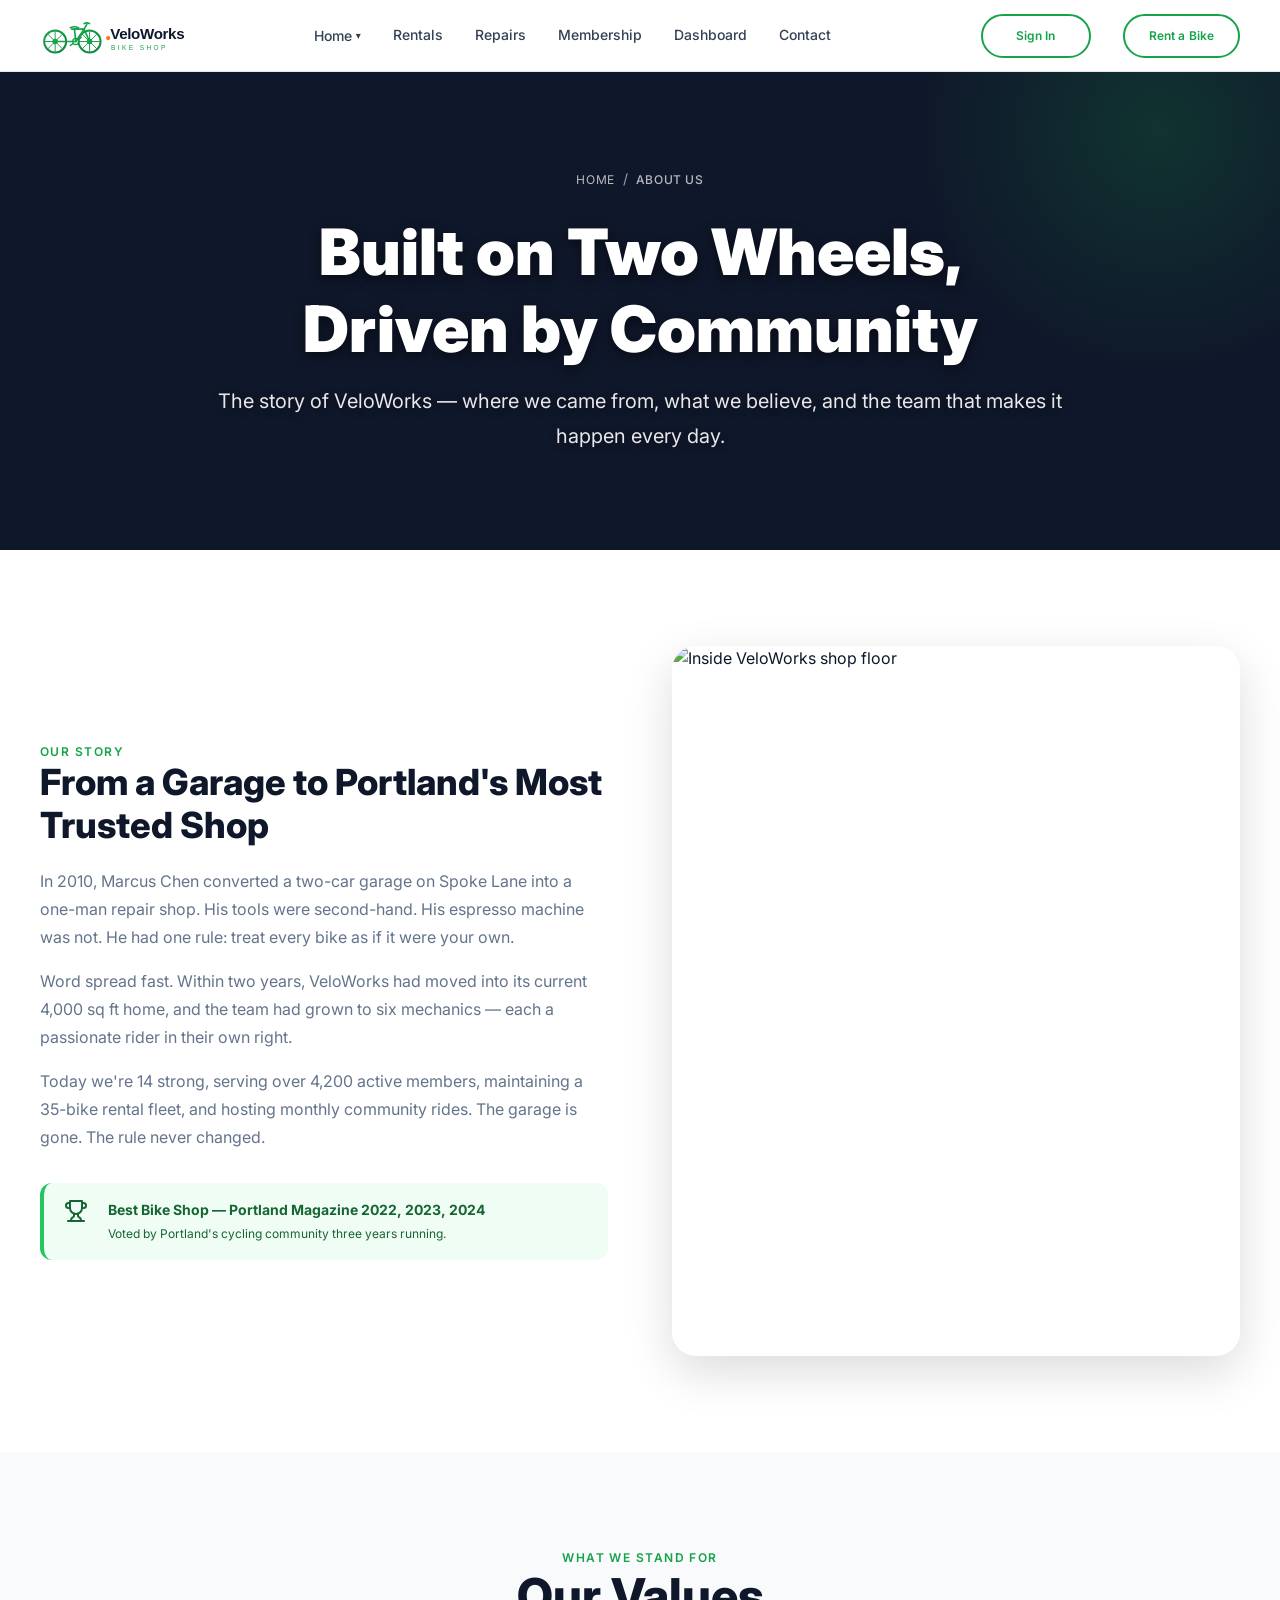
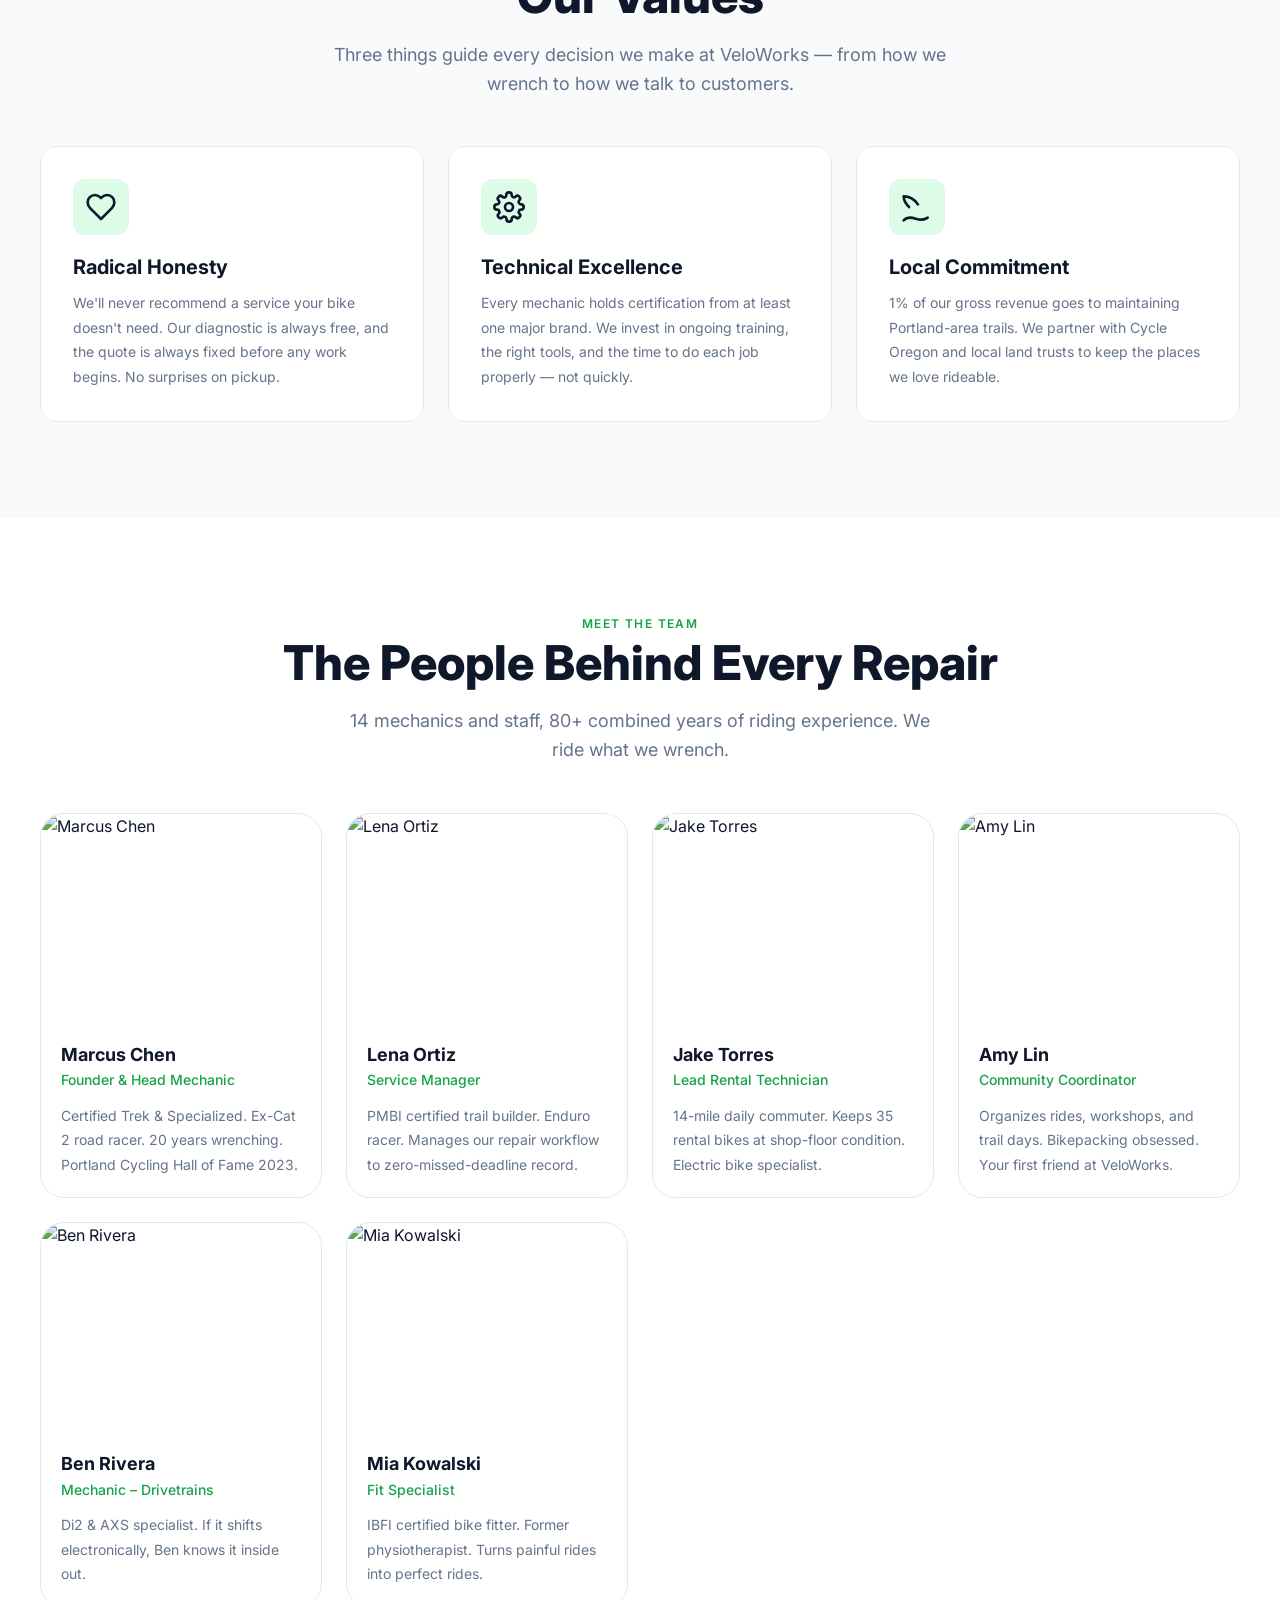
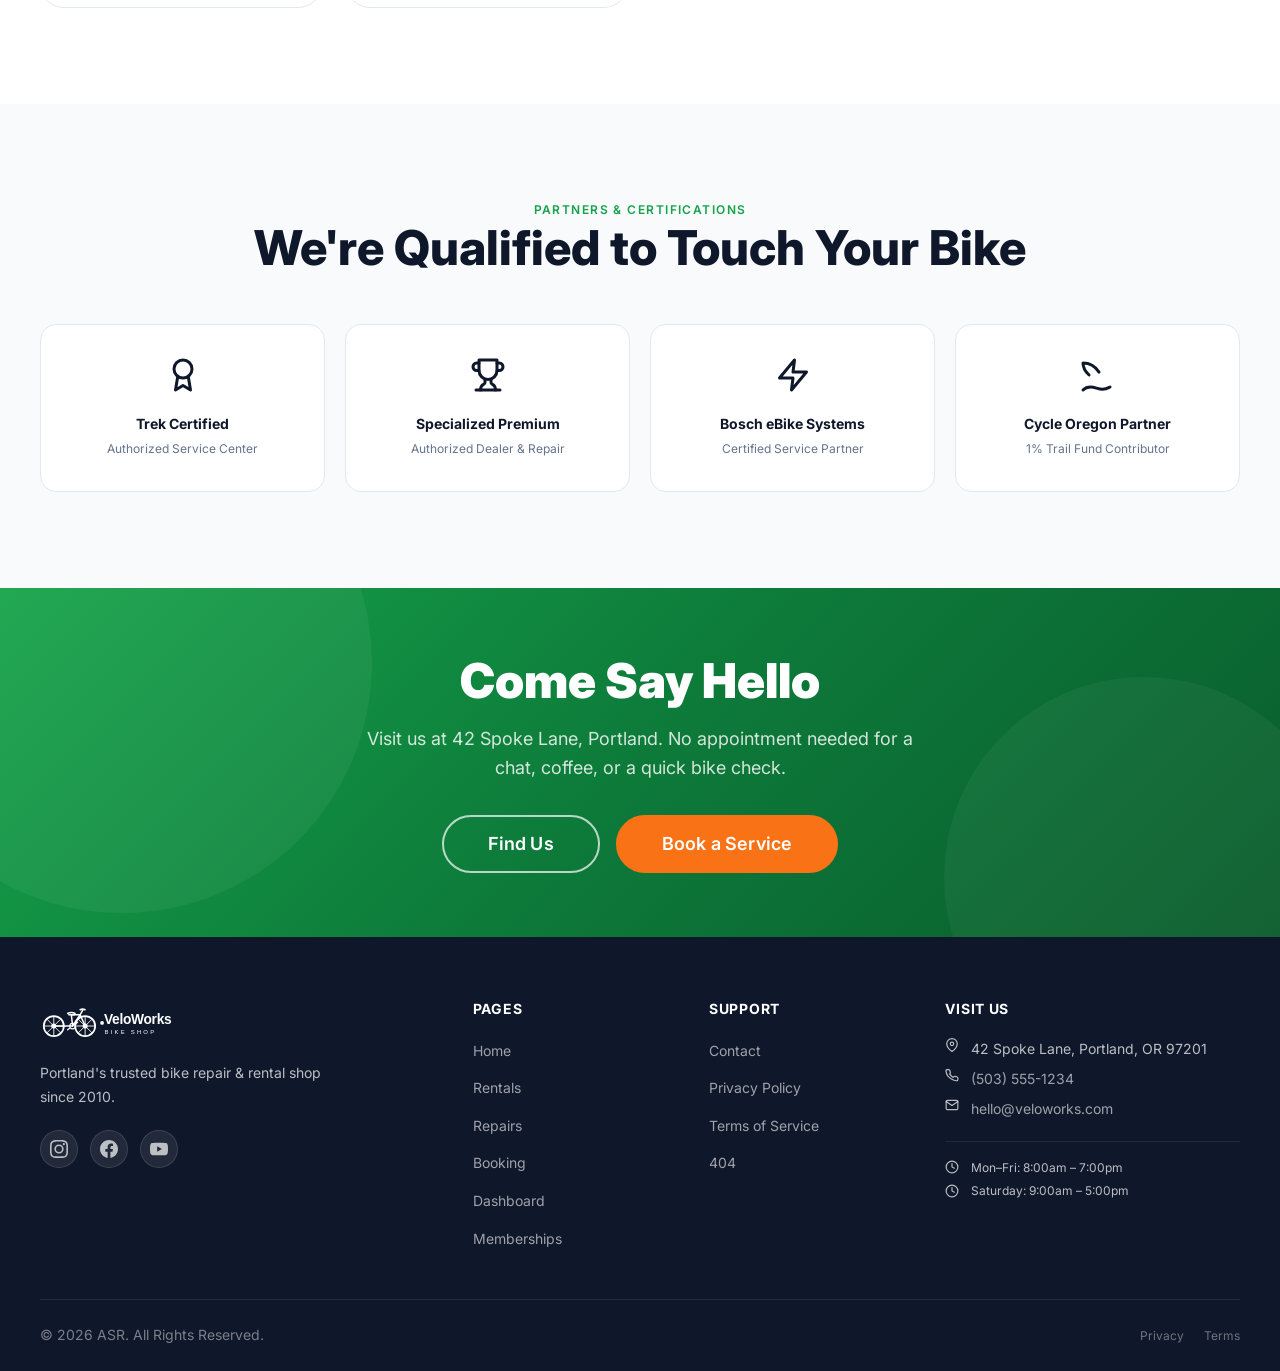
==== commit 78e932a8: "initial commit" ====
--- a/about.html
+++ b/about.html
@@ -5,23 +5,53 @@
   <meta name="viewport" content="width=device-width, initial-scale=1.0">
   <meta name="description" content="About VeloWorks — Founded in 2010, we're Portland's passionate team of cyclist-mechanics. Meet the crew, learn our story, and find out what drives us.">
   <title>About Us | VeloWorks Bike Shop</title>
-  <link rel="icon" href="../assets/icons/favicon.svg" type="image/svg+xml">
+  <link rel="icon" href="assets/icons/favicon.svg" type="image/svg+xml">
   <link href="https://fonts.googleapis.com/css2?family=Inter:wght@400;500;600;700;800;900&display=swap" rel="stylesheet">
-  <link rel="stylesheet" href="../assets/css/style.css">
-  <link rel="stylesheet" href="../assets/css/dark-mode.css">
+  <link rel="stylesheet" href="assets/css/style.css">
+  <link rel="stylesheet" href="assets/css/dark-mode.css">
+  <script src="https://unpkg.com/@phosphor-icons/web"></script>
 </head>
+<script id="theme-toggle-fixed">
+document.addEventListener("DOMContentLoaded", () => {
+
+  const toggleBtn = document.getElementById("themeToggle");
+  const icon = document.getElementById("themeIcon");
+  const root = document.documentElement;
+
+  // Load saved theme
+  let theme = localStorage.getItem("theme") || "light";
+  root.setAttribute("data-theme", theme);
+  updateIcon(theme);
+
+  toggleBtn.addEventListener("click", () => {
+    theme = theme === "light" ? "dark" : "light";
+    root.setAttribute("data-theme", theme);
+    localStorage.setItem("theme", theme);
+    updateIcon(theme);
+  });
+
+  function updateIcon(theme) {
+    if (theme === "dark") {
+      icon.className = "ph ph-sun";   // ☀️
+    } else {
+      icon.className = "ph ph-moon";  // 🌙
+    }
+  }
+
+});
+</script>
 <body>
 <header class="site-header" id="siteHeader">
   <div class="container header-inner">
 
-    <!-- Logo -->
     <a href="home-community.html" class="header-logo">
-      <img src="../assets/icons/bike-logo.svg" alt="VeloWorks" class="logo-img">
+      <img src="assets/icons/bike-logo.svg" alt="VeloWorks" class="logo-img">
     </a>
 
-    <!-- NAV -->
     <nav class="main-nav" id="mainNav">
-      <button class="nav-close-btn" id="closeMenu" aria-label="Close menu"><svg xmlns="http://www.w3.org/2000/svg" width="24" height="24" viewBox="0 0 24 24" fill="none" stroke="currentColor" stroke-width="2.5" stroke-linecap="round" stroke-linejoin="round"><line x1="18" y1="6" x2="6" y2="18"/><line x1="6" y1="6" x2="18" y2="18"/></svg></button>
+      <button class="nav-close-btn" id="closeMenu" aria-label="Close menu">
+          <svg xmlns="http://www.w3.org/2000/svg" width="24" height="24" viewBox="0 0 24 24" fill="none" stroke="currentColor" stroke-width="2.5" stroke-linecap="round" stroke-linejoin="round"><line x1="18" y1="6" x2="6" y2="18"/><line x1="6" y1="6" x2="18" y2="18"/></svg>
+      </button>
       <ul class="nav-list">
 
         <li class="nav-item has-dropdown">
@@ -40,35 +70,28 @@
         <li><a href="dashboard-user.html" class="nav-link">Dashboard</a></li>
         <li><a href="contact.html" class="nav-link">Contact</a></li>
 
-        <!-- MOBILE ACTIONS (inside nav) -->
         <div class="mobile-only nav-mobile-actions">
           <a href="login.html" class="btn btn--outline btn--sm">Sign In / Sign Up</a>
           <a href="rentals.html" class="btn btn--outline btn--sm">Rent a Bike</a>
-          <a href="bookings.html" class="btn btn--primary btn--sm">Book Now</a>
         </div>
 
       </ul>
     </nav>
 
-    <!-- HEADER ACTIONS -->
     <div class="header-actions">
 
-      <button class="action-icon-only" id="themeToggle">
-        <span class="theme-icon"><svg xmlns="http://www.w3.org/2000/svg" width="18" height="18" viewBox="0 0 24 24" fill="none" stroke="currentColor" stroke-width="2" stroke-linecap="round" stroke-linejoin="round" class="theme-icon-svg"><path d="M21 12.79A9 9 0 1 1 11.21 3 7 7 0 0 0 21 12.79z"/></svg></span>
+      <button class="theme-toggle" id="themeToggle" aria-label="Toggle dark mode">
+<i class="ph" id="themeIcon"></i>      </button>
+
+      <button class="rtl-toggle" id="langToggle" aria-label="Toggle RTL layout">
+        <i class="ph ph-translate"></i>
       </button>
 
-      <button class="action-icon-only" id="langToggle">
-        <svg xmlns="http://www.w3.org/2000/svg" width="18" height="18" viewBox="0 0 24 24" fill="none" stroke="currentColor" stroke-width="2" stroke-linecap="round" stroke-linejoin="round" class="nav-icon"><circle cx="12" cy="12" r="10"/><line x1="2" y1="12" x2="22" y2="12"/><path d="M12 2a15.3 15.3 0 0 1 4 10 15.3 15.3 0 0 1-4 10 15.3 15.3 0 0 1-4-10 15.3 15.3 0 0 1 4-10z"/></svg>
-      </button>
-
-      <!-- Desktop Buttons -->
-      <div class="desktop-only header-cta">
+      <div class="desktop-only header-cta" style="display: flex; gap: 16px;">
         <a href="login.html" class="btn btn--outline btn--sm">Sign In</a>
         <a href="rentals.html" class="btn btn--outline btn--sm">Rent a Bike</a>
-        <a href="bookings.html" class="btn btn--primary btn--sm">Book Now</a>
-      </div>
-
-      <!-- Hamburger -->
+      </div>
+
       <button class="hamburger" id="hamburger">
         <span></span><span></span><span></span>
       </button>
@@ -255,7 +278,7 @@
   <div class="container">
     <div class="footer-grid">
       <div class="footer-brand">
-        <a href="home-community.html" class="footer-logo"><img src="../assets/icons/bike-logo.svg" alt="VeloWorks"></a>
+        <a href="home-community.html" class="footer-logo"><img src="assets/icons/bike-logo.svg" alt="VeloWorks"></a>
         <p>Portland's trusted bike repair & rental shop since 2010.</p>
         <div class="footer-social">
           <a href="#" class="social-link" aria-label="Instagram"><svg xmlns="http://www.w3.org/2000/svg" viewBox="0 0 24 24" width="18" height="18" fill="currentColor" aria-hidden="true"><path d="M12 0C8.74 0 8.333.015 7.053.072 5.775.132 4.905.333 4.14.63c-.789.306-1.459.717-2.126 1.384S.935 3.35.63 4.14C.333 4.905.131 5.775.072 7.053.012 8.333 0 8.74 0 12c0 3.259.014 3.668.072 4.948.2 4.358 2.618 6.78 6.98 6.98C8.333 23.986 8.74 24 12 24c3.259 0 3.668-.014 4.948-.072 4.354-.2 6.782-2.618 6.979-6.98.059-1.28.073-1.689.073-4.948 0-3.259-.014-3.667-.072-4.947-.196-4.354-2.617-6.78-6.979-6.98C15.668.014 15.259 0 12 0zm0 2.16c3.203 0 3.585.016 4.85.071 3.252.148 4.771 1.691 4.919 4.919.058 1.265.069 1.645.069 4.849 0 3.205-.012 3.584-.069 4.849-.149 3.225-1.664 4.771-4.919 4.919-1.266.058-1.644.07-4.85.07-3.204 0-3.584-.012-4.849-.07-3.26-.149-4.771-1.699-4.919-4.92-.058-1.265-.07-1.644-.07-4.849 0-3.204.013-3.583.07-4.849.149-3.227 1.664-4.771 4.919-4.919 1.266-.057 1.645-.069 4.849-.069zM12 5.838a6.162 6.162 0 100 12.324 6.162 6.162 0 000-12.324zM12 16a4 4 0 110-8 4 4 0 010 8zm6.406-11.845a1.44 1.44 0 100 2.881 1.44 1.44 0 000-2.881z"/></svg></a>
@@ -296,6 +319,6 @@
   </div>
 </footer>
 
-<script src="../assets/js/main.js"></script>
+<script src="assets/js/main.js"></script>
 </body>
 </html>
--- a/assets/css/style.css
+++ b/assets/css/style.css
@@ -3113,7 +3113,7 @@
   position: relative;
   padding: var(--sp-20) 0;
   background: linear-gradient(rgba(15, 23, 42, 0.8), rgba(15, 23, 42, 0.8)), 
-              url('../assets/images/rentals-bg.jpg'); /* Replace with your actual image path */
+              url('assets/images/rentals-bg.jpg'); /* Replace with your actual image path */
   background-size: cover;
   background-position: center;
   color: #ffffff;
@@ -3150,7 +3150,7 @@
   padding: var(--sp-24) 0;
   background-color: #0F172A; /* Dark fallback background */
   background-image: linear-gradient(rgba(15, 23, 42, 0.7), rgba(15, 23, 42, 0.7)), 
-                    url('../assets/images/rentals-hero.jpg'); /* Your image here */
+                    url('assets/images/rentals-hero.jpg'); /* Your image here */
   background-size: cover;
   background-position: center;
   display: flex;
@@ -3536,3 +3536,109 @@
     pointer-events: none;
   }
 }
+/* ============================================================
+   NAVBAR BUTTON SPACING - THE NUCLEAR OPTION
+   ============================================================ */
+
+/* 1. Force the parent to behave */
+.header-actions,
+.auth-group, 
+.cta-group {
+    display: flex !important;
+    align-items: center !important;
+    /* We keep gap as a fallback */
+    gap: 16px !important; 
+}
+
+/* 2. Standardize shapes, stop shrinking, and kill negative margins */
+.header-actions .btn,
+.auth-group .btn,
+.cta-group .btn {
+    flex-shrink: 0 !important; 
+    margin: 0 !important; /* Kills any rogue negative margins causing overlap */
+    padding: 0 24px !important;      
+    height: 44px !important;         
+    display: inline-flex !important;
+    align-items: center !important;
+    justify-content: center !important;
+    box-sizing: border-box !important;
+    white-space: nowrap !important;  
+}
+
+/* 3. Bulletproof Spacing: If two buttons are next to each other, FORCE 16px between them */
+.header-actions .btn + .btn,
+.auth-group .btn + .btn,
+.cta-group .btn + .btn {
+    margin-left: 16px !important; 
+}
+
+/* 4. Keep the balanced width for shorter text */
+.header-actions .btn--outline {
+    min-width: 110px; 
+}
+/* ============================================================
+   BARE ICON TOGGLES (Theme & RTL/Language)
+   ============================================================ */
+.theme-toggle,
+.rtl-toggle {
+    background: transparent !important;
+    border: none !important;
+    box-shadow: none !important;
+    color: var(--clr-primary) !important; /* Colors the icon green */
+    width: 40px;
+    height: 40px;
+    display: inline-flex;
+    align-items: center;
+    justify-content: center;
+    font-size: 24px; /* Slightly larger since there is no bounding box */
+    cursor: pointer;
+    transition: transform 0.2s var(--ease), opacity 0.2s var(--ease);
+}
+
+.theme-toggle:hover,
+.rtl-toggle:hover {
+    background: transparent !important;
+    border: none !important;
+    opacity: 0.7; /* Soft fade on hover instead of a background color */
+    transform: scale(1.1); /* Slight pop effect */
+}
+/* ============================================================
+   STAT CARD OVERFLOW FIX (For long words like "Chainring")
+   ============================================================ */
+
+/* 1. Force the inner text container to respect the card boundaries */
+.stat-card > div:last-child {
+    flex: 1;
+    min-width: 0; /* CRITICAL: This allows the flex child to shrink */
+}
+
+/* 2. Make the huge stat values responsive and allow wrapping */
+.stat-card__value {
+    /* Smoothly scales from 1.5rem on mobile up to your massive 3xl size on desktop */
+    font-size: clamp(1.5rem, 4vw, var(--fs-3xl)); 
+    
+    /* Forces long words to break instead of spilling out */
+    overflow-wrap: break-word;
+    word-break: break-word;
+    hyphens: auto;
+    
+    /* Tweaks line-height slightly so wrapped text doesn't overlap */
+    line-height: 1.1; 
+}
+/* ============================================================
+   PRICING CARDS TABLET FIX (Prevents horizontal overflow)
+   ============================================================ */
+@media (max-width: 1024px) {
+  /* Forces the 3-column grid to collapse into 1 column on tablets */
+  .section .stagger {
+    grid-template-columns: 1fr !important; 
+    padding: 0 var(--sp-4); /* Adds a little breathing room on the sides */
+  }
+  
+  /* Centers the stacked cards and keeps them from looking awkwardly wide */
+  .tier-card {
+    max-width: 450px !important; 
+    margin: 0 auto !important;
+    width: 100%;
+  }
+}
--- a/assets/css/dark-mode.css
+++ b/assets/css/dark-mode.css
@@ -2,9 +2,8 @@
    VeloWorks — Dark Mode Stylesheet
    Calm, readable, low-eye-strain dark theme
    ============================================================ */
-
 [data-theme="dark"] {
-  /* Brand stays consistent, but adjusted */
+  /* Brand stays consistent */
   --clr-primary:        #4ade80;
   --clr-primary-dark:   #22c55e;
   --clr-primary-hover:  #16a34a;
@@ -14,34 +13,34 @@
   --clr-secondary-dark: #f97316;
   --clr-secondary-light: rgba(251, 146, 60, 0.15);
 
-  /* Background & Surface */
-  --clr-bg:         #0D1117;
-  --clr-bg-alt:     #161B22;
-  --clr-bg-muted:   #1C2333;
-  --clr-surface:    #1E2634;
-  --clr-border:     #2D3748;
-  --clr-border-dark:#3D4F65;
-  --clr-overlay:    rgba(0, 0, 0, 0.75);
+  /* FLAT DARK THEME - No lighter shades! */
+  --clr-bg:         #0B0F17; /* Deep, rich dark */
+  --clr-bg-alt:     #0B0F17; /* Matches BG */
+  --clr-surface:    #0B0F17; /* Cards match BG */
+  --clr-bg-muted:   #121826; /* Only slightly offset for inputs/toggles */
+  
+  /* Crisp borders define the shapes instead of background colors */
+  --clr-border:     #1F2937; 
+  --clr-border-dark:#334155;
+  --clr-overlay:    rgba(0, 0, 0, 0.85);
 
   /* Text */
-  --clr-text:        #E2E8F0;
+  --clr-text:        #F8FAFC;
   --clr-text-mid:    #CBD5E1;
   --clr-text-muted:  #94A3B8;
   --clr-text-light:  #64748B;
-  --clr-text-invert: #0D1117;
-
-  /* Header */
-  --header-bg: #161B22;
-
-  /* Shadows adjusted for dark */
-  --shadow-xs: 0 1px 2px rgba(0, 0, 0, 0.30);
-  --shadow-sm: 0 1px 4px rgba(0, 0, 0, 0.40), 0 2px 8px rgba(0, 0, 0, 0.25);
-  --shadow-md: 0 4px 16px rgba(0, 0, 0, 0.45), 0 2px 6px rgba(0, 0, 0, 0.30);
-  --shadow-lg: 0 8px 32px rgba(0, 0, 0, 0.55), 0 4px 12px rgba(0, 0, 0, 0.35);
-  --shadow-xl: 0 16px 48px rgba(0, 0, 0, 0.65);
-  --shadow-primary: 0 4px 20px rgba(74, 222, 128, 0.20);
-  --shadow-card: 0 2px 12px rgba(0, 0, 0, 0.40);
-
+  --clr-text-invert: #0B0F17;
+
+  /* Header & Sidebar */
+  --header-bg:  #0B0F17;
+  --sidebar-bg: #0B0F17;
+
+  /* Shadows adjusted for true dark */
+  --shadow-xs: 0 1px 2px rgba(0, 0, 0, 0.50);
+  --shadow-sm: 0 1px 4px rgba(0, 0, 0, 0.60);
+  --shadow-md: 0 4px 16px rgba(0, 0, 0, 0.70);
+  --shadow-lg: 0 8px 32px rgba(0, 0, 0, 0.80);
+  --shadow-xl: 0 16px 48px rgba(0, 0, 0, 0.90);
   /* Dashboard */
   --sidebar-bg: #0D1117;
 }
@@ -79,7 +78,7 @@
 }
 
 [data-theme="dark"] .dropdown-menu {
-  background-color: #1E2634;
+  background-color: var(--clr-surface);
   border-color: var(--clr-border);
 }
 
@@ -96,15 +95,20 @@
   background-color: rgba(74, 222, 128, 0.12);
 }
 
-[data-theme="dark"] .theme-toggle {
-  background-color: #1C2333;
-  border-color: var(--clr-border);
-  color: var(--clr-text-muted);
-}
-
-[data-theme="dark"] .theme-toggle:hover {
-  background-color: var(--clr-primary-alpha);
-  border-color: var(--clr-primary);
+
+[data-theme="dark"] .theme-toggle,
+[data-theme="dark"] .rtl-toggle {
+  background: transparent !important;
+  border: none !important;
+  color: var(--clr-primary) !important; /* Keeps the icons green in dark mode */
+}
+
+[data-theme="dark"] .theme-toggle:hover,
+[data-theme="dark"] .rtl-toggle:hover {
+  background: transparent !important;
+  border: none !important;
+  opacity: 0.8;
+  transform: scale(1.1);
 }
 
 [data-theme="dark"] .hamburger {
@@ -210,7 +214,7 @@
 
 /* ── Forms ── */
 [data-theme="dark"] .form-control {
-  background-color: #161B22;
+  background-color: var(--clr-bg-muted);
   border-color: var(--clr-border);
   color: var(--clr-text);
 }
@@ -529,7 +533,7 @@
 
 /* ── Toast ── */
 [data-theme="dark"] .toast {
-  background-color: #1E2634;
+  background-color: var(--clr-surface);
   color: var(--clr-text);
   border: 1px solid var(--clr-border);
 }
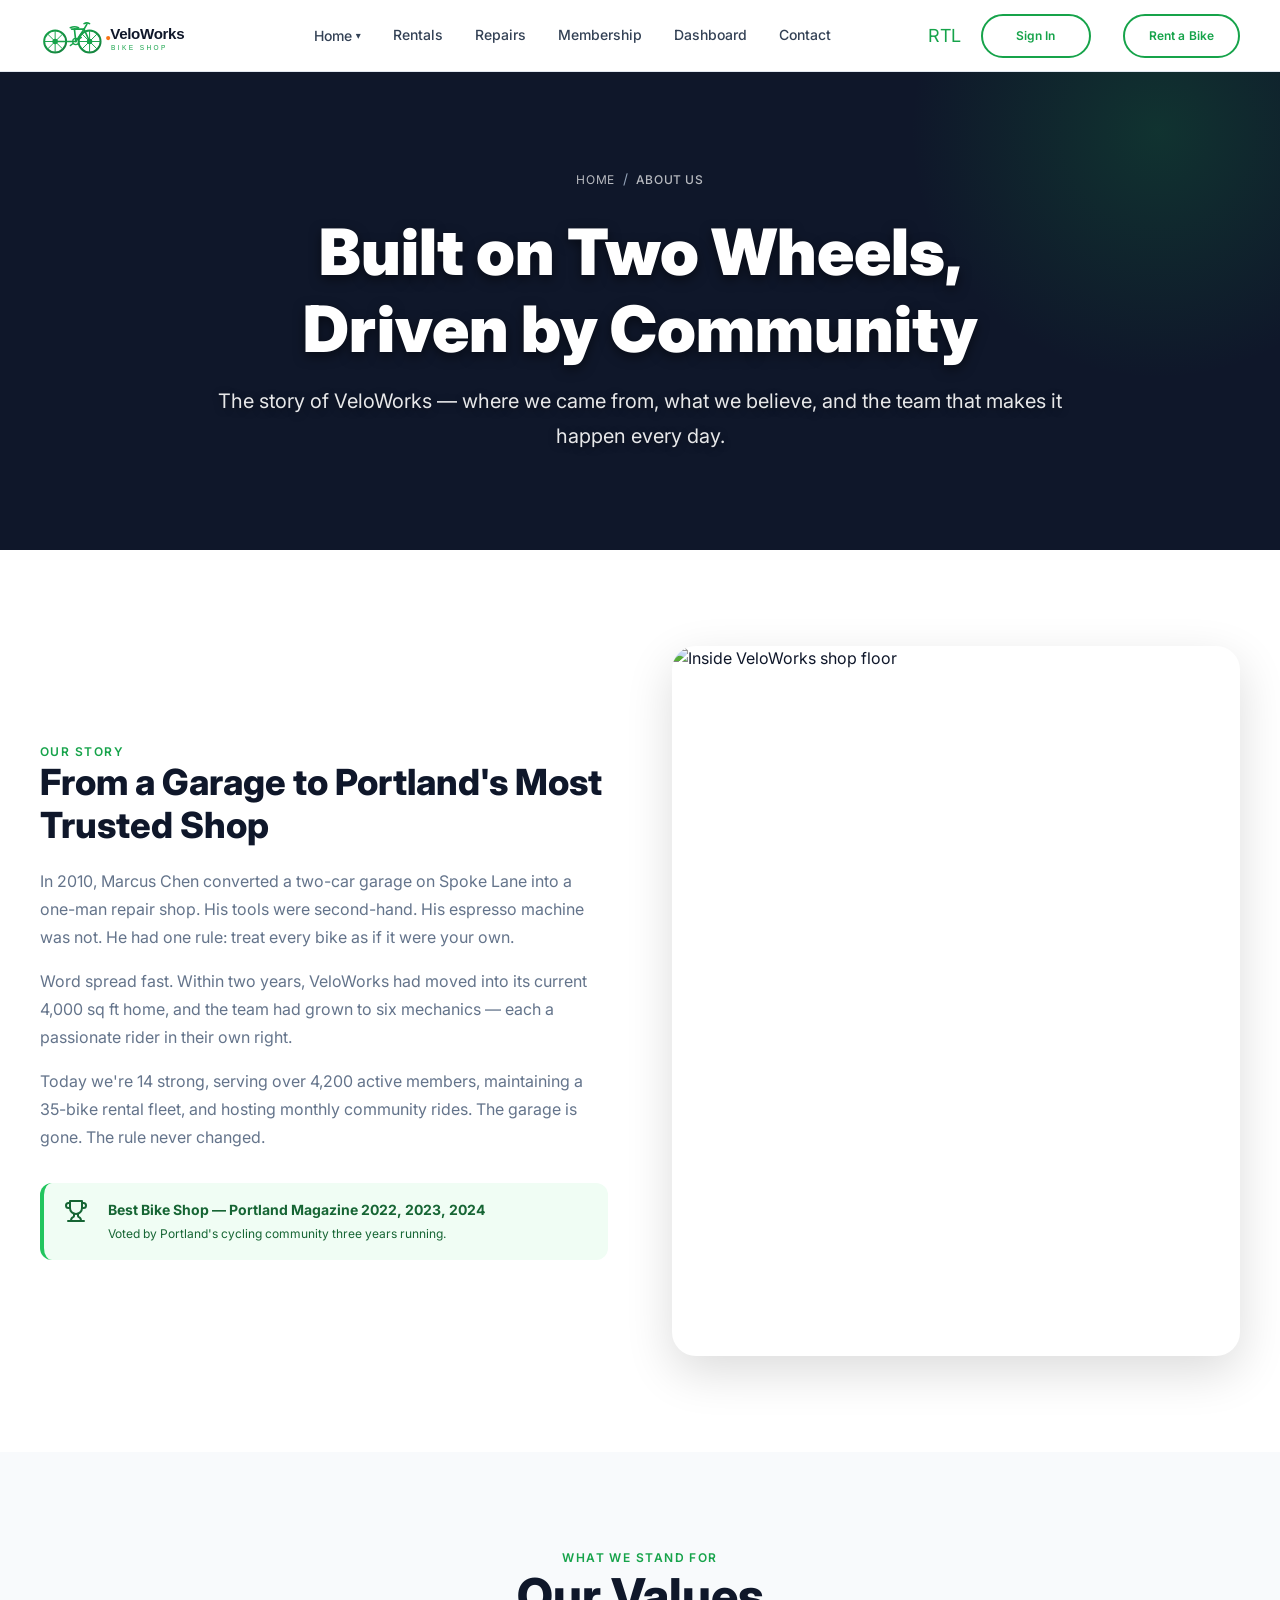
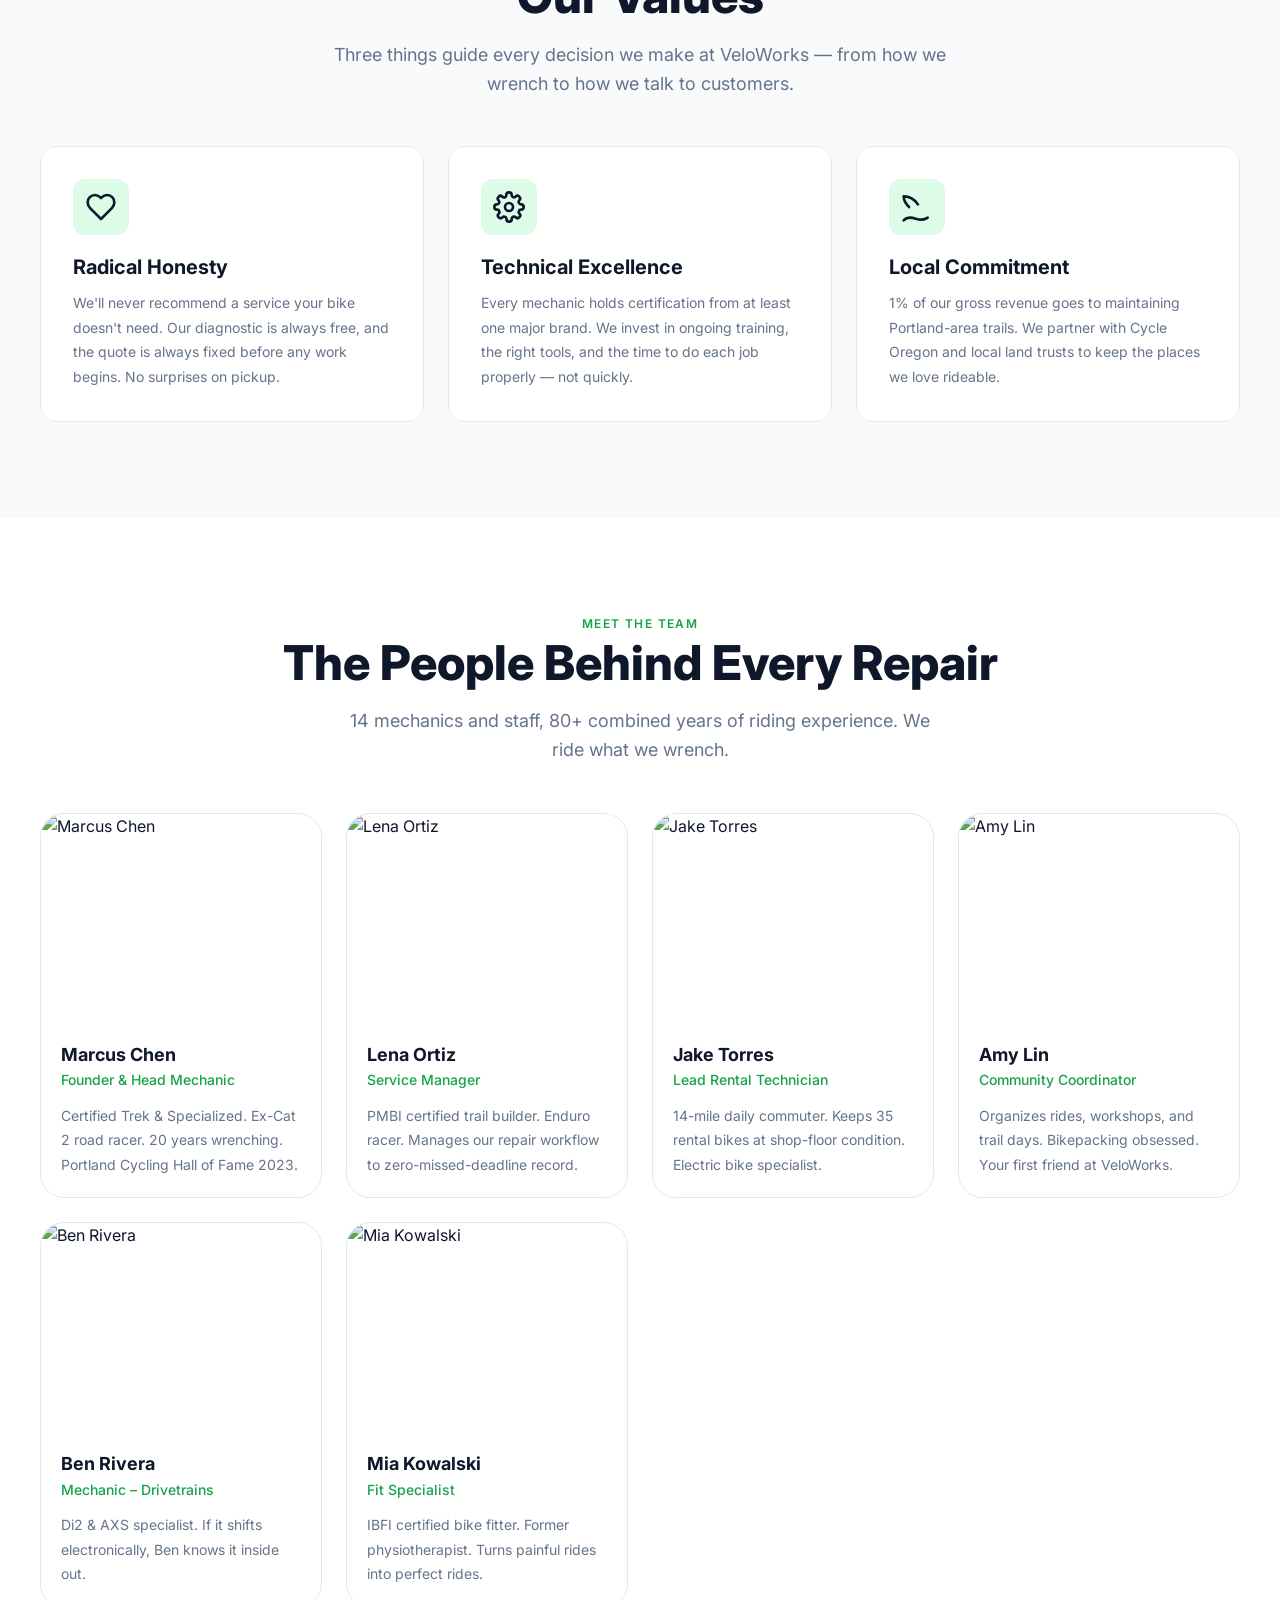
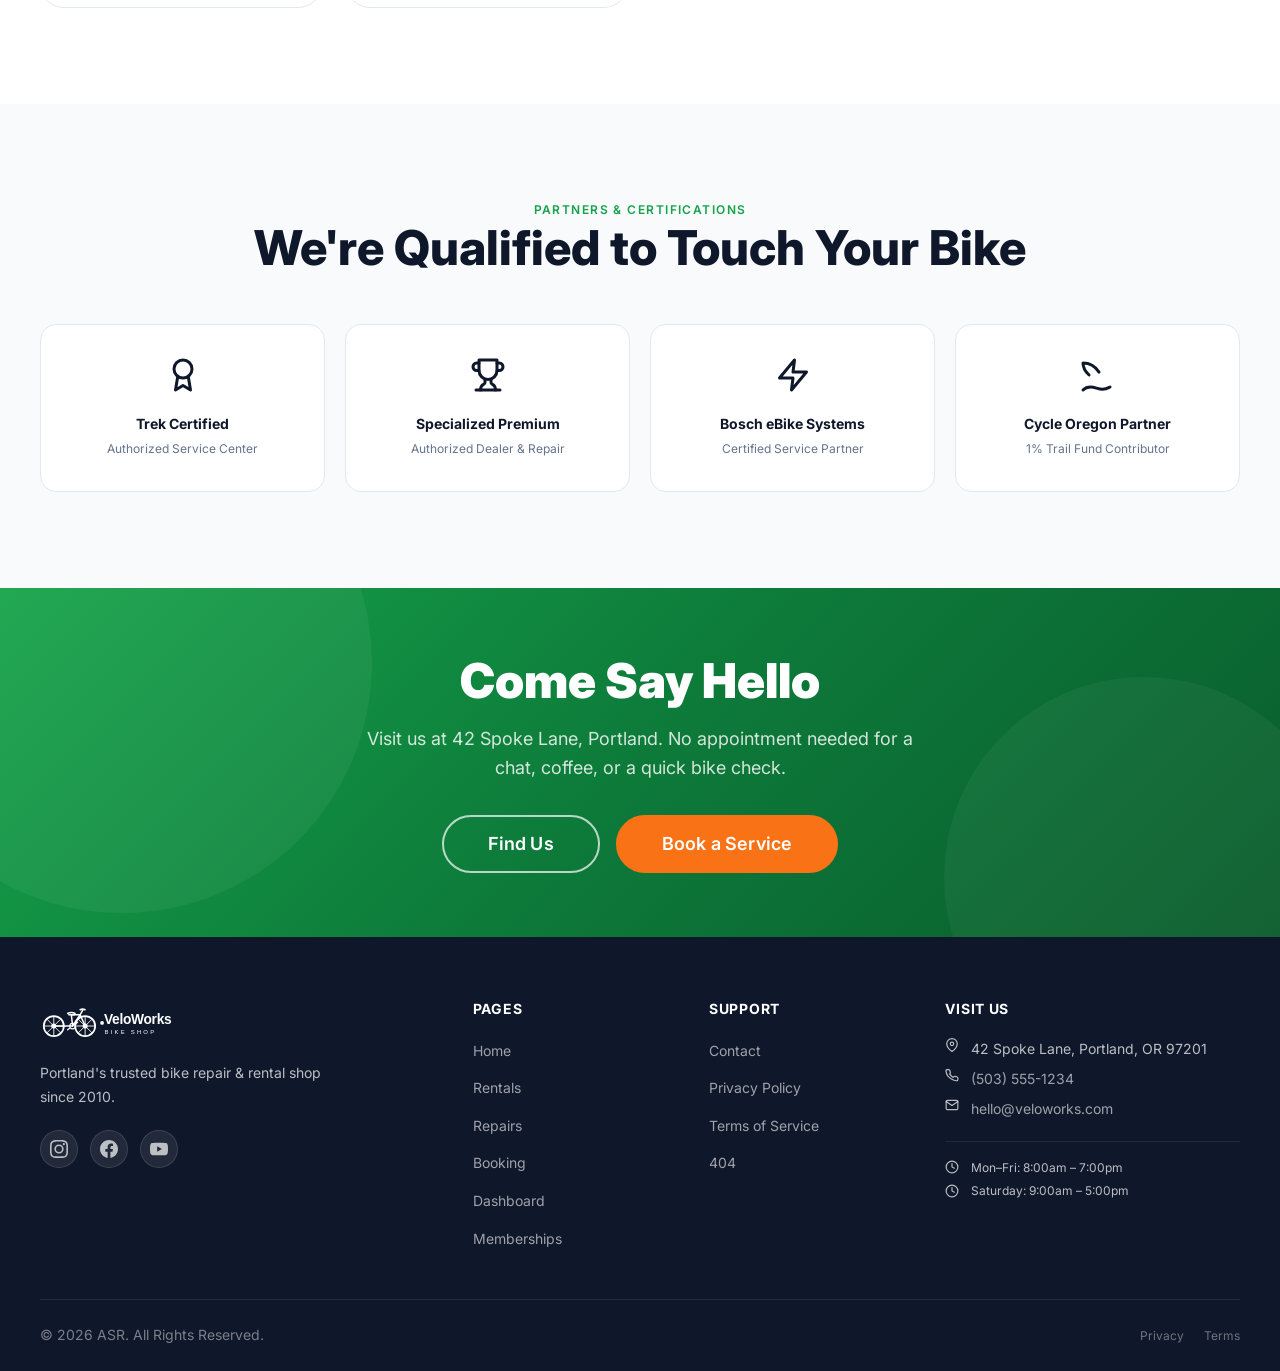
==== commit 5f18ca16: "30/4" ====
--- a/about.html
+++ b/about.html
@@ -83,9 +83,9 @@
       <button class="theme-toggle" id="themeToggle" aria-label="Toggle dark mode">
 <i class="ph" id="themeIcon"></i>      </button>
 
-      <button class="rtl-toggle" id="langToggle" aria-label="Toggle RTL layout">
-        <i class="ph ph-translate"></i>
-      </button>
+         <button class="rtl-toggle" id="langToggle" aria-label="Toggle RTL layout">
+  RTL
+</button>
 
       <div class="desktop-only header-cta" style="display: flex; gap: 16px;">
         <a href="login.html" class="btn btn--outline btn--sm">Sign In</a>
--- a/assets/css/style.css
+++ b/assets/css/style.css
@@ -3641,4 +3641,18 @@
     margin: 0 auto !important;
     width: 100%;
   }
+}
+
+.rtl-toggle {
+  font-size: 18px;
+  padding: 5px 10px;
+  border-radius: 5px;
+  border: none;
+  background-color: #eee;
+  cursor: pointer;
+  line-height: 1.2;
+}
+
+.rtl-toggle:hover {
+  background-color: #ddd;
 }
